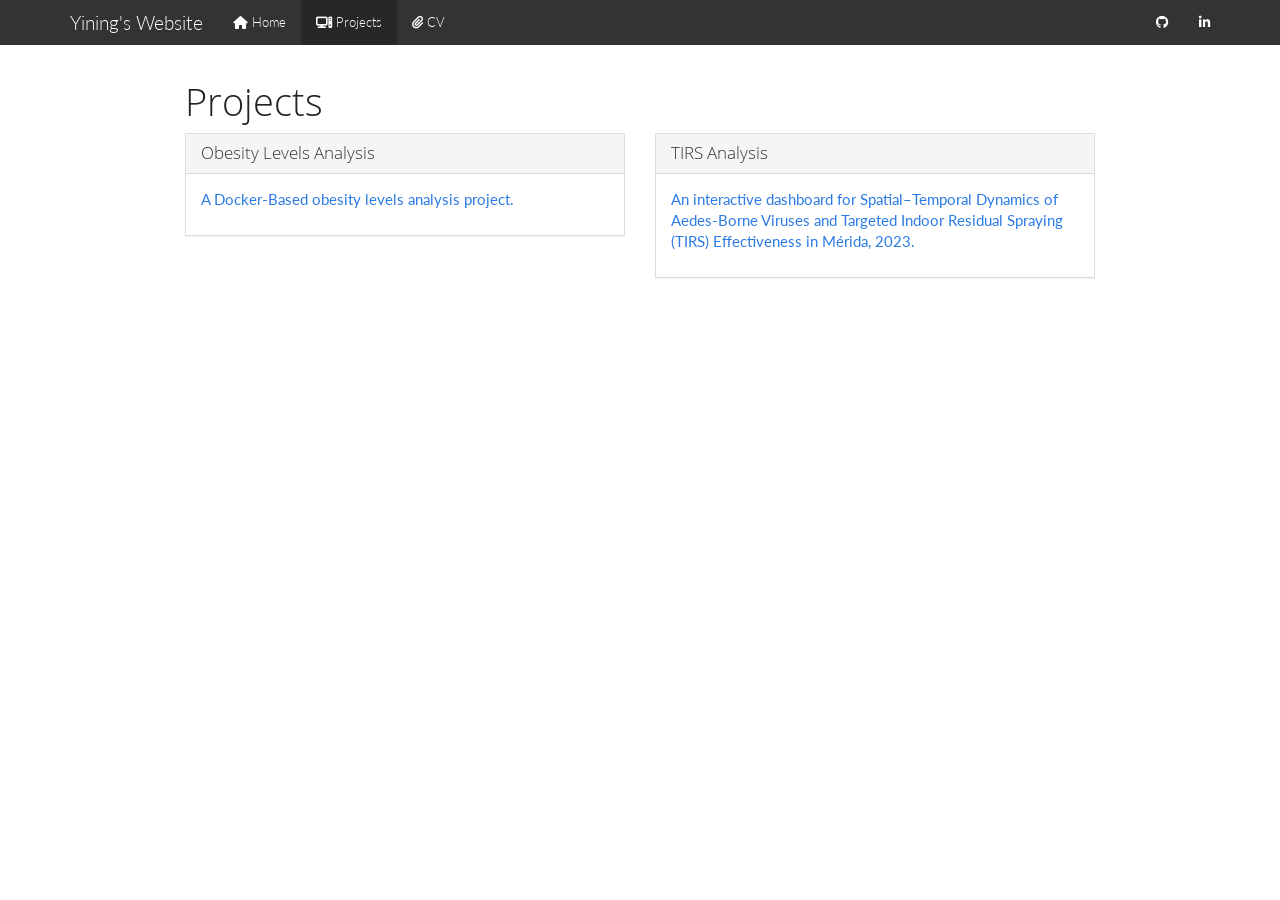
==== docs/projects.html @ 15888de0 "second commit" ====
<!DOCTYPE html>

<html>

<head>

<meta charset="utf-8" />
<meta name="generator" content="pandoc" />
<meta http-equiv="X-UA-Compatible" content="IE=EDGE" />




<title>Projects</title>

<script src="site_libs/header-attrs-2.29/header-attrs.js"></script>
<script src="site_libs/jquery-3.6.0/jquery-3.6.0.min.js"></script>
<meta name="viewport" content="width=device-width, initial-scale=1" />
<link href="site_libs/bootstrap-3.3.5/css/yeti.min.css" rel="stylesheet" />
<script src="site_libs/bootstrap-3.3.5/js/bootstrap.min.js"></script>
<script src="site_libs/bootstrap-3.3.5/shim/html5shiv.min.js"></script>
<script src="site_libs/bootstrap-3.3.5/shim/respond.min.js"></script>
<style>h1 {font-size: 34px;}
       h1.title {font-size: 38px;}
       h2 {font-size: 30px;}
       h3 {font-size: 24px;}
       h4 {font-size: 18px;}
       h5 {font-size: 16px;}
       h6 {font-size: 12px;}
       code {color: inherit; background-color: rgba(0, 0, 0, 0.04);}
       pre:not([class]) { background-color: white }</style>
<script src="site_libs/navigation-1.1/tabsets.js"></script>
<link href="site_libs/highlightjs-9.12.0/default.css" rel="stylesheet" />
<script src="site_libs/highlightjs-9.12.0/highlight.js"></script>
<link href="site_libs/font-awesome-6.5.2/css/all.min.css" rel="stylesheet" />
<link href="site_libs/font-awesome-6.5.2/css/v4-shims.min.css" rel="stylesheet" />
<link rel="icon" type="image/png" href="images/favicon.ico"/>

<style type="text/css">
  code{white-space: pre-wrap;}
  span.smallcaps{font-variant: small-caps;}
  span.underline{text-decoration: underline;}
  div.column{display: inline-block; vertical-align: top; width: 50%;}
  div.hanging-indent{margin-left: 1.5em; text-indent: -1.5em;}
  ul.task-list{list-style: none;}
    </style>

<style type="text/css">code{white-space: pre;}</style>
<script type="text/javascript">
if (window.hljs) {
  hljs.configure({languages: []});
  hljs.initHighlightingOnLoad();
  if (document.readyState && document.readyState === "complete") {
    window.setTimeout(function() { hljs.initHighlighting(); }, 0);
  }
}
</script>






<link rel="stylesheet" href="style.css" type="text/css" />



<style type = "text/css">
.main-container {
  max-width: 940px;
  margin-left: auto;
  margin-right: auto;
}
img {
  max-width:100%;
}
.tabbed-pane {
  padding-top: 12px;
}
.html-widget {
  margin-bottom: 20px;
}
button.code-folding-btn:focus {
  outline: none;
}
summary {
  display: list-item;
}
details > summary > p:only-child {
  display: inline;
}
pre code {
  padding: 0;
}
</style>


<style type="text/css">
.dropdown-submenu {
  position: relative;
}
.dropdown-submenu>.dropdown-menu {
  top: 0;
  left: 100%;
  margin-top: -6px;
  margin-left: -1px;
  border-radius: 0 6px 6px 6px;
}
.dropdown-submenu:hover>.dropdown-menu {
  display: block;
}
.dropdown-submenu>a:after {
  display: block;
  content: " ";
  float: right;
  width: 0;
  height: 0;
  border-color: transparent;
  border-style: solid;
  border-width: 5px 0 5px 5px;
  border-left-color: #cccccc;
  margin-top: 5px;
  margin-right: -10px;
}
.dropdown-submenu:hover>a:after {
  border-left-color: #adb5bd;
}
.dropdown-submenu.pull-left {
  float: none;
}
.dropdown-submenu.pull-left>.dropdown-menu {
  left: -100%;
  margin-left: 10px;
  border-radius: 6px 0 6px 6px;
}
</style>

<script type="text/javascript">
// manage active state of menu based on current page
$(document).ready(function () {
  // active menu anchor
  href = window.location.pathname
  href = href.substr(href.lastIndexOf('/') + 1)
  if (href === "")
    href = "index.html";
  var menuAnchor = $('a[href="' + href + '"]');

  // mark the anchor link active (and if it's in a dropdown, also mark that active)
  var dropdown = menuAnchor.closest('li.dropdown');
  if (window.bootstrap) { // Bootstrap 4+
    menuAnchor.addClass('active');
    dropdown.find('> .dropdown-toggle').addClass('active');
  } else { // Bootstrap 3
    menuAnchor.parent().addClass('active');
    dropdown.addClass('active');
  }

  // Navbar adjustments
  var navHeight = $(".navbar").first().height() + 15;
  var style = document.createElement('style');
  var pt = "padding-top: " + navHeight + "px; ";
  var mt = "margin-top: -" + navHeight + "px; ";
  var css = "";
  // offset scroll position for anchor links (for fixed navbar)
  for (var i = 1; i <= 6; i++) {
    css += ".section h" + i + "{ " + pt + mt + "}\n";
  }
  style.innerHTML = "body {" + pt + "padding-bottom: 40px; }\n" + css;
  document.head.appendChild(style);
});
</script>

<!-- tabsets -->

<style type="text/css">
.tabset-dropdown > .nav-tabs {
  display: inline-table;
  max-height: 500px;
  min-height: 44px;
  overflow-y: auto;
  border: 1px solid #ddd;
  border-radius: 4px;
}

.tabset-dropdown > .nav-tabs > li.active:before, .tabset-dropdown > .nav-tabs.nav-tabs-open:before {
  content: "\e259";
  font-family: 'Glyphicons Halflings';
  display: inline-block;
  padding: 10px;
  border-right: 1px solid #ddd;
}

.tabset-dropdown > .nav-tabs.nav-tabs-open > li.active:before {
  content: "\e258";
  font-family: 'Glyphicons Halflings';
  border: none;
}

.tabset-dropdown > .nav-tabs > li.active {
  display: block;
}

.tabset-dropdown > .nav-tabs > li > a,
.tabset-dropdown > .nav-tabs > li > a:focus,
.tabset-dropdown > .nav-tabs > li > a:hover {
  border: none;
  display: inline-block;
  border-radius: 4px;
  background-color: transparent;
}

.tabset-dropdown > .nav-tabs.nav-tabs-open > li {
  display: block;
  float: none;
}

.tabset-dropdown > .nav-tabs > li {
  display: none;
}
</style>

<!-- code folding -->




</head>

<body>


<div class="container-fluid main-container">




<div class="navbar navbar-default  navbar-fixed-top" role="navigation">
  <div class="container">
    <div class="navbar-header">
      <button type="button" class="navbar-toggle collapsed" data-toggle="collapse" data-bs-toggle="collapse" data-target="#navbar" data-bs-target="#navbar">
        <span class="icon-bar"></span>
        <span class="icon-bar"></span>
        <span class="icon-bar"></span>
      </button>
      <a class="navbar-brand" href="index.html">Yining's Website</a>
    </div>
    <div id="navbar" class="navbar-collapse collapse">
      <ul class="nav navbar-nav">
        <li>
  <a href="index.html">
    <span class="fa fa-home"></span>
     
    Home
  </a>
</li>
<li>
  <a href="projects.html">
    <span class="fa fa-computer"></span>
     
    Projects
  </a>
</li>
<li>
  <a href="files/cv_full.pdf">
    <span class="fa fa-paperclip"></span>
     
    CV
  </a>
</li>
      </ul>
      <ul class="nav navbar-nav navbar-right">
        <li>
  <a href="https://github.com/yiningfu619">
    <span class="fa fa-github"></span>
     
  </a>
</li>
<li>
  <a href="https://www.linkedin.com/in/yining-fu-abc2025/">
    <span class="fa fa-linkedin"></span>
     
  </a>
</li>
      </ul>
    </div><!--/.nav-collapse -->
  </div><!--/.container -->
</div><!--/.navbar -->

<div id="header">



<h1 class="title toc-ignore">Projects</h1>

</div>


<div class="row">
<div class="col-sm-6">
<a href="https://github.com/yiningfu619/Final_project" class="project-link">
<div class="panel panel-default">
<div class="panel-heading">
<h3 class="panel-title">
Obesity Levels Analysis
</h3>
</div>
<div class="panel-body">
<p>
A Docker-Based obesity levels analysis project.
</p>
</div>
</div>
<p></a></p>
</div>
<div class="col-sm-6">
<a href="https://yiningfu619.github.io/tirsAnalysis/" class="project-link">
<div class="panel panel-default">
<div class="panel-heading">
<h3 class="panel-title">
TIRS Analysis
</h3>
</div>
<div class="panel-body">
<p>
An interactive dashboard for Spatial–Temporal Dynamics of Aedes-Borne
Viruses and Targeted Indoor Residual Spraying (TIRS) Effectiveness in
Mérida, 2023.
</p>
</div>
</div>
<p></a></p>
</div>
</div>




</div>

<script>

// add bootstrap table styles to pandoc tables
function bootstrapStylePandocTables() {
  $('tr.odd').parent('tbody').parent('table').addClass('table table-condensed');
}
$(document).ready(function () {
  bootstrapStylePandocTables();
});


</script>

<!-- tabsets -->

<script>
$(document).ready(function () {
  window.buildTabsets("TOC");
});

$(document).ready(function () {
  $('.tabset-dropdown > .nav-tabs > li').click(function () {
    $(this).parent().toggleClass('nav-tabs-open');
  });
});
</script>

<!-- code folding -->


<!-- dynamically load mathjax for compatibility with self-contained -->
<script>
  (function () {
    var script = document.createElement("script");
    script.type = "text/javascript";
    script.src  = "https://mathjax.rstudio.com/latest/MathJax.js?config=TeX-AMS-MML_HTMLorMML";
    document.getElementsByTagName("head")[0].appendChild(script);
  })();
</script>

</body>
</html>
---- docs/site_libs/bootstrap-3.3.5/css/yeti.min.css ----
@font-face {
  font-family: 'Open Sans';
  font-style: normal;
  font-weight: 300;
  src: url(fonts/OpenSansLight.ttf) format('truetype');
}
@font-face {
  font-family: 'Open Sans';
  font-style: normal;
  font-weight: 400;
  src: url(fonts/OpenSans.ttf) format('truetype');
}
@font-face {
  font-family: 'Open Sans';
  font-style: normal;
  font-weight: 700;
  src: url(fonts/OpenSansBold.ttf) format('truetype');
}
@font-face {
  font-family: 'Open Sans';
  font-style: italic;
  font-weight: 300;
  src: url(fonts/OpenSansLightItalic.ttf) format('truetype');
}
@font-face {
  font-family: 'Open Sans';
  font-style: italic;
  font-weight: 400;
  src: url(fonts/OpenSansItalic.ttf) format('truetype');
}
@font-face {
  font-family: 'Open Sans';
  font-style: italic;
  font-weight: 700;
  src: url(fonts/OpenSansBoldItalic.ttf) format('truetype');
}


/*!
 * bootswatch v3.3.6
 * Homepage: http://bootswatch.com
 * Copyright 2012-2015 Thomas Park
 * Licensed under MIT
 * Based on Bootstrap
*//*!
 * Bootstrap v3.3.6 (http://getbootstrap.com)
 * Copyright 2011-2015 Twitter, Inc.
 * Licensed under MIT (https://github.com/twbs/bootstrap/blob/master/LICENSE)
 *//*! normalize.css v3.0.3 | MIT License | github.com/necolas/normalize.css */html{font-family:sans-serif;-ms-text-size-adjust:100%;-webkit-text-size-adjust:100%}body{margin:0}article,aside,details,figcaption,figure,footer,header,hgroup,main,menu,nav,section,summary{display:block}audio,canvas,progress,video{display:inline-block;vertical-align:baseline}audio:not([controls]){display:none;height:0}[hidden],template{display:none}a{background-color:transparent}a:active,a:hover{outline:0}abbr[title]{border-bottom:1px dotted}b,strong{font-weight:bold}dfn{font-style:italic}h1{font-size:2em;margin:0.67em 0}mark{background:#ff0;color:#000}small{font-size:80%}sub,sup{font-size:75%;line-height:0;position:relative;vertical-align:baseline}sup{top:-0.5em}sub{bottom:-0.25em}img{border:0}svg:not(:root){overflow:hidden}figure{margin:1em 40px}hr{-webkit-box-sizing:content-box;-moz-box-sizing:content-box;box-sizing:content-box;height:0}pre{overflow:auto}code,kbd,pre,samp{font-family:monospace, monospace;font-size:1em}button,input,optgroup,select,textarea{color:inherit;font:inherit;margin:0}button{overflow:visible}button,select{text-transform:none}button,html input[type="button"],input[type="reset"],input[type="submit"]{-webkit-appearance:button;cursor:pointer}button[disabled],html input[disabled]{cursor:default}button::-moz-focus-inner,input::-moz-focus-inner{border:0;padding:0}input{line-height:normal}input[type="checkbox"],input[type="radio"]{-webkit-box-sizing:border-box;-moz-box-sizing:border-box;box-sizing:border-box;padding:0}input[type="number"]::-webkit-inner-spin-button,input[type="number"]::-webkit-outer-spin-button{height:auto}input[type="search"]{-webkit-appearance:textfield;-webkit-box-sizing:content-box;-moz-box-sizing:content-box;box-sizing:content-box}input[type="search"]::-webkit-search-cancel-button,input[type="search"]::-webkit-search-decoration{-webkit-appearance:none}fieldset{border:1px solid #c0c0c0;margin:0 2px;padding:0.35em 0.625em 0.75em}legend{border:0;padding:0}textarea{overflow:auto}optgroup{font-weight:bold}table{border-collapse:collapse;border-spacing:0}td,th{padding:0}/*! Source: https://github.com/h5bp/html5-boilerplate/blob/master/src/css/main.css */@media print{*,*:before,*:after{background:transparent !important;color:#000 !important;-webkit-box-shadow:none !important;box-shadow:none !important;text-shadow:none !important}a,a:visited{text-decoration:underline}a[href]:after{content:" (" attr(href) ")"}abbr[title]:after{content:" (" attr(title) ")"}a[href^="#"]:after,a[href^="javascript:"]:after{content:""}pre,blockquote{border:1px solid #999;page-break-inside:avoid}thead{display:table-header-group}tr,img{page-break-inside:avoid}img{max-width:100% !important}p,h2,h3{orphans:3;widows:3}h2,h3{page-break-after:avoid}.navbar{display:none}.btn>.caret,.dropup>.btn>.caret{border-top-color:#000 !important}.label{border:1px solid #000}.table{border-collapse:collapse !important}.table td,.table th{background-color:#fff !important}.table-bordered th,.table-bordered td{border:1px solid #ddd !important}}@font-face{font-family:'Glyphicons Halflings';src:url('../fonts/glyphicons-halflings-regular.eot');src:url('../fonts/glyphicons-halflings-regular.eot?#iefix') format('embedded-opentype'),url('../fonts/glyphicons-halflings-regular.woff') format('woff'),url('../fonts/glyphicons-halflings-regular.ttf') format('truetype'),url('../fonts/glyphicons-halflings-regular.svg#glyphicons_halflingsregular') format('svg')}.glyphicon{position:relative;top:1px;display:inline-block;font-family:'Glyphicons Halflings';font-style:normal;font-weight:normal;line-height:1;-webkit-font-smoothing:antialiased;-moz-osx-font-smoothing:grayscale}.glyphicon-asterisk:before{content:"\002a"}.glyphicon-plus:before{content:"\002b"}.glyphicon-euro:before,.glyphicon-eur:before{content:"\20ac"}.glyphicon-minus:before{content:"\2212"}.glyphicon-cloud:before{content:"\2601"}.glyphicon-envelope:before{content:"\2709"}.glyphicon-pencil:before{content:"\270f"}.glyphicon-glass:before{content:"\e001"}.glyphicon-music:before{content:"\e002"}.glyphicon-search:before{content:"\e003"}.glyphicon-heart:before{content:"\e005"}.glyphicon-star:before{content:"\e006"}.glyphicon-star-empty:before{content:"\e007"}.glyphicon-user:before{content:"\e008"}.glyphicon-film:before{content:"\e009"}.glyphicon-th-large:before{content:"\e010"}.glyphicon-th:before{content:"\e011"}.glyphicon-th-list:before{content:"\e012"}.glyphicon-ok:before{content:"\e013"}.glyphicon-remove:before{content:"\e014"}.glyphicon-zoom-in:before{content:"\e015"}.glyphicon-zoom-out:before{content:"\e016"}.glyphicon-off:before{content:"\e017"}.glyphicon-signal:before{content:"\e018"}.glyphicon-cog:before{content:"\e019"}.glyphicon-trash:before{content:"\e020"}.glyphicon-home:before{content:"\e021"}.glyphicon-file:before{content:"\e022"}.glyphicon-time:before{content:"\e023"}.glyphicon-road:before{content:"\e024"}.glyphicon-download-alt:before{content:"\e025"}.glyphicon-download:before{content:"\e026"}.glyphicon-upload:before{content:"\e027"}.glyphicon-inbox:before{content:"\e028"}.glyphicon-play-circle:before{content:"\e029"}.glyphicon-repeat:before{content:"\e030"}.glyphicon-refresh:before{content:"\e031"}.glyphicon-list-alt:before{content:"\e032"}.glyphicon-lock:before{content:"\e033"}.glyphicon-flag:before{content:"\e034"}.glyphicon-headphones:before{content:"\e035"}.glyphicon-volume-off:before{content:"\e036"}.glyphicon-volume-down:before{content:"\e037"}.glyphicon-volume-up:before{content:"\e038"}.glyphicon-qrcode:before{content:"\e039"}.glyphicon-barcode:before{content:"\e040"}.glyphicon-tag:before{content:"\e041"}.glyphicon-tags:before{content:"\e042"}.glyphicon-book:before{content:"\e043"}.glyphicon-bookmark:before{content:"\e044"}.glyphicon-print:before{content:"\e045"}.glyphicon-camera:before{content:"\e046"}.glyphicon-font:before{content:"\e047"}.glyphicon-bold:before{content:"\e048"}.glyphicon-italic:before{content:"\e049"}.glyphicon-text-height:before{content:"\e050"}.glyphicon-text-width:before{content:"\e051"}.glyphicon-align-left:before{content:"\e052"}.glyphicon-align-center:before{content:"\e053"}.glyphicon-align-right:before{content:"\e054"}.glyphicon-align-justify:before{content:"\e055"}.glyphicon-list:before{content:"\e056"}.glyphicon-indent-left:before{content:"\e057"}.glyphicon-indent-right:before{content:"\e058"}.glyphicon-facetime-video:before{content:"\e059"}.glyphicon-picture:before{content:"\e060"}.glyphicon-map-marker:before{content:"\e062"}.glyphicon-adjust:before{content:"\e063"}.glyphicon-tint:before{content:"\e064"}.glyphicon-edit:before{content:"\e065"}.glyphicon-share:before{content:"\e066"}.glyphicon-check:before{content:"\e067"}.glyphicon-move:before{content:"\e068"}.glyphicon-step-backward:before{content:"\e069"}.glyphicon-fast-backward:before{content:"\e070"}.glyphicon-backward:before{content:"\e071"}.glyphicon-play:before{content:"\e072"}.glyphicon-pause:before{content:"\e073"}.glyphicon-stop:before{content:"\e074"}.glyphicon-forward:before{content:"\e075"}.glyphicon-fast-forward:before{content:"\e076"}.glyphicon-step-forward:before{content:"\e077"}.glyphicon-eject:before{content:"\e078"}.glyphicon-chevron-left:before{content:"\e079"}.glyphicon-chevron-right:before{content:"\e080"}.glyphicon-plus-sign:before{content:"\e081"}.glyphicon-minus-sign:before{content:"\e082"}.glyphicon-remove-sign:before{content:"\e083"}.glyphicon-ok-sign:before{content:"\e084"}.glyphicon-question-sign:before{content:"\e085"}.glyphicon-info-sign:before{content:"\e086"}.glyphicon-screenshot:before{content:"\e087"}.glyphicon-remove-circle:before{content:"\e088"}.glyphicon-ok-circle:before{content:"\e089"}.glyphicon-ban-circle:before{content:"\e090"}.glyphicon-arrow-left:before{content:"\e091"}.glyphicon-arrow-right:before{content:"\e092"}.glyphicon-arrow-up:before{content:"\e093"}.glyphicon-arrow-down:before{content:"\e094"}.glyphicon-share-alt:before{content:"\e095"}.glyphicon-resize-full:before{content:"\e096"}.glyphicon-resize-small:before{content:"\e097"}.glyphicon-exclamation-sign:before{content:"\e101"}.glyphicon-gift:before{content:"\e102"}.glyphicon-leaf:before{content:"\e103"}.glyphicon-fire:before{content:"\e104"}.glyphicon-eye-open:before{content:"\e105"}.glyphicon-eye-close:before{content:"\e106"}.glyphicon-warning-sign:before{content:"\e107"}.glyphicon-plane:before{content:"\e108"}.glyphicon-calendar:before{content:"\e109"}.glyphicon-random:before{content:"\e110"}.glyphicon-comment:before{content:"\e111"}.glyphicon-magnet:before{content:"\e112"}.glyphicon-chevron-up:before{content:"\e113"}.glyphicon-chevron-down:before{content:"\e114"}.glyphicon-retweet:before{content:"\e115"}.glyphicon-shopping-cart:before{content:"\e116"}.glyphicon-folder-close:before{content:"\e117"}.glyphicon-folder-open:before{content:"\e118"}.glyphicon-resize-vertical:before{content:"\e119"}.glyphicon-resize-horizontal:before{content:"\e120"}.glyphicon-hdd:before{content:"\e121"}.glyphicon-bullhorn:before{content:"\e122"}.glyphicon-bell:before{content:"\e123"}.glyphicon-certificate:before{content:"\e124"}.glyphicon-thumbs-up:before{content:"\e125"}.glyphicon-thumbs-down:before{content:"\e126"}.glyphicon-hand-right:before{content:"\e127"}.glyphicon-hand-left:before{content:"\e128"}.glyphicon-hand-up:before{content:"\e129"}.glyphicon-hand-down:before{content:"\e130"}.glyphicon-circle-arrow-right:before{content:"\e131"}.glyphicon-circle-arrow-left:before{content:"\e132"}.glyphicon-circle-arrow-up:before{content:"\e133"}.glyphicon-circle-arrow-down:before{content:"\e134"}.glyphicon-globe:before{content:"\e135"}.glyphicon-wrench:before{content:"\e136"}.glyphicon-tasks:before{content:"\e137"}.glyphicon-filter:before{content:"\e138"}.glyphicon-briefcase:before{content:"\e139"}.glyphicon-fullscreen:before{content:"\e140"}.glyphicon-dashboard:before{content:"\e141"}.glyphicon-paperclip:before{content:"\e142"}.glyphicon-heart-empty:before{content:"\e143"}.glyphicon-link:before{content:"\e144"}.glyphicon-phone:before{content:"\e145"}.glyphicon-pushpin:before{content:"\e146"}.glyphicon-usd:before{content:"\e148"}.glyphicon-gbp:before{content:"\e149"}.glyphicon-sort:before{content:"\e150"}.glyphicon-sort-by-alphabet:before{content:"\e151"}.glyphicon-sort-by-alphabet-alt:before{content:"\e152"}.glyphicon-sort-by-order:before{content:"\e153"}.glyphicon-sort-by-order-alt:before{content:"\e154"}.glyphicon-sort-by-attributes:before{content:"\e155"}.glyphicon-sort-by-attributes-alt:before{content:"\e156"}.glyphicon-unchecked:before{content:"\e157"}.glyphicon-expand:before{content:"\e158"}.glyphicon-collapse-down:before{content:"\e159"}.glyphicon-collapse-up:before{content:"\e160"}.glyphicon-log-in:before{content:"\e161"}.glyphicon-flash:before{content:"\e162"}.glyphicon-log-out:before{content:"\e163"}.glyphicon-new-window:before{content:"\e164"}.glyphicon-record:before{content:"\e165"}.glyphicon-save:before{content:"\e166"}.glyphicon-open:before{content:"\e167"}.glyphicon-saved:before{content:"\e168"}.glyphicon-import:before{content:"\e169"}.glyphicon-export:before{content:"\e170"}.glyphicon-send:before{content:"\e171"}.glyphicon-floppy-disk:before{content:"\e172"}.glyphicon-floppy-saved:before{content:"\e173"}.glyphicon-floppy-remove:before{content:"\e174"}.glyphicon-floppy-save:before{content:"\e175"}.glyphicon-floppy-open:before{content:"\e176"}.glyphicon-credit-card:before{content:"\e177"}.glyphicon-transfer:before{content:"\e178"}.glyphicon-cutlery:before{content:"\e179"}.glyphicon-header:before{content:"\e180"}.glyphicon-compressed:before{content:"\e181"}.glyphicon-earphone:before{content:"\e182"}.glyphicon-phone-alt:before{content:"\e183"}.glyphicon-tower:before{content:"\e184"}.glyphicon-stats:before{content:"\e185"}.glyphicon-sd-video:before{content:"\e186"}.glyphicon-hd-video:before{content:"\e187"}.glyphicon-subtitles:before{content:"\e188"}.glyphicon-sound-stereo:before{content:"\e189"}.glyphicon-sound-dolby:before{content:"\e190"}.glyphicon-sound-5-1:before{content:"\e191"}.glyphicon-sound-6-1:before{content:"\e192"}.glyphicon-sound-7-1:before{content:"\e193"}.glyphicon-copyright-mark:before{content:"\e194"}.glyphicon-registration-mark:before{content:"\e195"}.glyphicon-cloud-download:before{content:"\e197"}.glyphicon-cloud-upload:before{content:"\e198"}.glyphicon-tree-conifer:before{content:"\e199"}.glyphicon-tree-deciduous:before{content:"\e200"}.glyphicon-cd:before{content:"\e201"}.glyphicon-save-file:before{content:"\e202"}.glyphicon-open-file:before{content:"\e203"}.glyphicon-level-up:before{content:"\e204"}.glyphicon-copy:before{content:"\e205"}.glyphicon-paste:before{content:"\e206"}.glyphicon-alert:before{content:"\e209"}.glyphicon-equalizer:before{content:"\e210"}.glyphicon-king:before{content:"\e211"}.glyphicon-queen:before{content:"\e212"}.glyphicon-pawn:before{content:"\e213"}.glyphicon-bishop:before{content:"\e214"}.glyphicon-knight:before{content:"\e215"}.glyphicon-baby-formula:before{content:"\e216"}.glyphicon-tent:before{content:"\26fa"}.glyphicon-blackboard:before{content:"\e218"}.glyphicon-bed:before{content:"\e219"}.glyphicon-apple:before{content:"\f8ff"}.glyphicon-erase:before{content:"\e221"}.glyphicon-hourglass:before{content:"\231b"}.glyphicon-lamp:before{content:"\e223"}.glyphicon-duplicate:before{content:"\e224"}.glyphicon-piggy-bank:before{content:"\e225"}.glyphicon-scissors:before{content:"\e226"}.glyphicon-bitcoin:before{content:"\e227"}.glyphicon-btc:before{content:"\e227"}.glyphicon-xbt:before{content:"\e227"}.glyphicon-yen:before{content:"\00a5"}.glyphicon-jpy:before{content:"\00a5"}.glyphicon-ruble:before{content:"\20bd"}.glyphicon-rub:before{content:"\20bd"}.glyphicon-scale:before{content:"\e230"}.glyphicon-ice-lolly:before{content:"\e231"}.glyphicon-ice-lolly-tasted:before{content:"\e232"}.glyphicon-education:before{content:"\e233"}.glyphicon-option-horizontal:before{content:"\e234"}.glyphicon-option-vertical:before{content:"\e235"}.glyphicon-menu-hamburger:before{content:"\e236"}.glyphicon-modal-window:before{content:"\e237"}.glyphicon-oil:before{content:"\e238"}.glyphicon-grain:before{content:"\e239"}.glyphicon-sunglasses:before{content:"\e240"}.glyphicon-text-size:before{content:"\e241"}.glyphicon-text-color:before{content:"\e242"}.glyphicon-text-background:before{content:"\e243"}.glyphicon-object-align-top:before{content:"\e244"}.glyphicon-object-align-bottom:before{content:"\e245"}.glyphicon-object-align-horizontal:before{content:"\e246"}.glyphicon-object-align-left:before{content:"\e247"}.glyphicon-object-align-vertical:before{content:"\e248"}.glyphicon-object-align-right:before{content:"\e249"}.glyphicon-triangle-right:before{content:"\e250"}.glyphicon-triangle-left:before{content:"\e251"}.glyphicon-triangle-bottom:before{content:"\e252"}.glyphicon-triangle-top:before{content:"\e253"}.glyphicon-console:before{content:"\e254"}.glyphicon-superscript:before{content:"\e255"}.glyphicon-subscript:before{content:"\e256"}.glyphicon-menu-left:before{content:"\e257"}.glyphicon-menu-right:before{content:"\e258"}.glyphicon-menu-down:before{content:"\e259"}.glyphicon-menu-up:before{content:"\e260"}*{-webkit-box-sizing:border-box;-moz-box-sizing:border-box;box-sizing:border-box}*:before,*:after{-webkit-box-sizing:border-box;-moz-box-sizing:border-box;box-sizing:border-box}html{font-size:10px;-webkit-tap-highlight-color:rgba(0,0,0,0)}body{font-family:"Open Sans","Helvetica Neue",Helvetica,Arial,sans-serif;font-size:15px;line-height:1.4;color:#222222;background-color:#ffffff}input,button,select,textarea{font-family:inherit;font-size:inherit;line-height:inherit}a{color:#008cba;text-decoration:none}a:hover,a:focus{color:#008cba;text-decoration:underline}a:focus{outline:thin dotted;outline:5px auto -webkit-focus-ring-color;outline-offset:-2px}figure{margin:0}img{vertical-align:middle}.img-responsive,.thumbnail>img,.thumbnail a>img,.carousel-inner>.item>img,.carousel-inner>.item>a>img{display:block;max-width:100%;height:auto}.img-rounded{border-radius:0}.img-thumbnail{padding:4px;line-height:1.4;background-color:#ffffff;border:1px solid #dddddd;border-radius:0;-webkit-transition:all .2s ease-in-out;-o-transition:all .2s ease-in-out;transition:all .2s ease-in-out;display:inline-block;max-width:100%;height:auto}.img-circle{border-radius:50%}hr{margin-top:21px;margin-bottom:21px;border:0;border-top:1px solid #dddddd}.sr-only{position:absolute;width:1px;height:1px;margin:-1px;padding:0;overflow:hidden;clip:rect(0, 0, 0, 0);border:0}.sr-only-focusable:active,.sr-only-focusable:focus{position:static;width:auto;height:auto;margin:0;overflow:visible;clip:auto}[role="button"]{cursor:pointer}h1,h2,h3,h4,h5,h6,.h1,.h2,.h3,.h4,.h5,.h6{font-family:"Open Sans","Helvetica Neue",Helvetica,Arial,sans-serif;font-weight:300;line-height:1.1;color:inherit}h1 small,h2 small,h3 small,h4 small,h5 small,h6 small,.h1 small,.h2 small,.h3 small,.h4 small,.h5 small,.h6 small,h1 .small,h2 .small,h3 .small,h4 .small,h5 .small,h6 .small,.h1 .small,.h2 .small,.h3 .small,.h4 .small,.h5 .small,.h6 .small{font-weight:normal;line-height:1;color:#999999}h1,.h1,h2,.h2,h3,.h3{margin-top:21px;margin-bottom:10.5px}h1 small,.h1 small,h2 small,.h2 small,h3 small,.h3 small,h1 .small,.h1 .small,h2 .small,.h2 .small,h3 .small,.h3 .small{font-size:65%}h4,.h4,h5,.h5,h6,.h6{margin-top:10.5px;margin-bottom:10.5px}h4 small,.h4 small,h5 small,.h5 small,h6 small,.h6 small,h4 .small,.h4 .small,h5 .small,.h5 .small,h6 .small,.h6 .small{font-size:75%}h1,.h1{font-size:39px}h2,.h2{font-size:32px}h3,.h3{font-size:26px}h4,.h4{font-size:19px}h5,.h5{font-size:15px}h6,.h6{font-size:13px}p{margin:0 0 10.5px}.lead{margin-bottom:21px;font-size:17px;font-weight:300;line-height:1.4}@media (min-width:768px){.lead{font-size:22.5px}}small,.small{font-size:80%}mark,.mark{background-color:#fcf8e3;padding:.2em}.text-left{text-align:left}.text-right{text-align:right}.text-center{text-align:center}.text-justify{text-align:justify}.text-nowrap{white-space:nowrap}.text-lowercase{text-transform:lowercase}.text-uppercase{text-transform:uppercase}.text-capitalize{text-transform:capitalize}.text-muted{color:#999999}.text-primary{color:#008cba}a.text-primary:hover,a.text-primary:focus{color:#006687}.text-success{color:#43ac6a}a.text-success:hover,a.text-success:focus{color:#358753}.text-info{color:#5bc0de}a.text-info:hover,a.text-info:focus{color:#31b0d5}.text-warning{color:#e99002}a.text-warning:hover,a.text-warning:focus{color:#b67102}.text-danger{color:#f04124}a.text-danger:hover,a.text-danger:focus{color:#d32a0e}.bg-primary{color:#fff;background-color:#008cba}a.bg-primary:hover,a.bg-primary:focus{background-color:#006687}.bg-success{background-color:#dff0d8}a.bg-success:hover,a.bg-success:focus{background-color:#c1e2b3}.bg-info{background-color:#d9edf7}a.bg-info:hover,a.bg-info:focus{background-color:#afd9ee}.bg-warning{background-color:#fcf8e3}a.bg-warning:hover,a.bg-warning:focus{background-color:#f7ecb5}.bg-danger{background-color:#f2dede}a.bg-danger:hover,a.bg-danger:focus{background-color:#e4b9b9}.page-header{padding-bottom:9.5px;margin:42px 0 21px;border-bottom:1px solid #dddddd}ul,ol{margin-top:0;margin-bottom:10.5px}ul ul,ol ul,ul ol,ol ol{margin-bottom:0}.list-unstyled{padding-left:0;list-style:none}.list-inline{padding-left:0;list-style:none;margin-left:-5px}.list-inline>li{display:inline-block;padding-left:5px;padding-right:5px}dl{margin-top:0;margin-bottom:21px}dt,dd{line-height:1.4}dt{font-weight:bold}dd{margin-left:0}@media (min-width:768px){.dl-horizontal dt{float:left;width:160px;clear:left;text-align:right;overflow:hidden;text-overflow:ellipsis;white-space:nowrap}.dl-horizontal dd{margin-left:180px}}abbr[title],abbr[data-original-title]{cursor:help;border-bottom:1px dotted #999999}.initialism{font-size:90%;text-transform:uppercase}blockquote{padding:10.5px 21px;margin:0 0 21px;font-size:18.75px;border-left:5px solid #dddddd}blockquote p:last-child,blockquote ul:last-child,blockquote ol:last-child{margin-bottom:0}blockquote footer,blockquote small,blockquote .small{display:block;font-size:80%;line-height:1.4;color:#6f6f6f}blockquote footer:before,blockquote small:before,blockquote .small:before{content:'\2014 \00A0'}.blockquote-reverse,blockquote.pull-right{padding-right:15px;padding-left:0;border-right:5px solid #dddddd;border-left:0;text-align:right}.blockquote-reverse footer:before,blockquote.pull-right footer:before,.blockquote-reverse small:before,blockquote.pull-right small:before,.blockquote-reverse .small:before,blockquote.pull-right .small:before{content:''}.blockquote-reverse footer:after,blockquote.pull-right footer:after,.blockquote-reverse small:after,blockquote.pull-right small:after,.blockquote-reverse .small:after,blockquote.pull-right .small:after{content:'\00A0 \2014'}address{margin-bottom:21px;font-style:normal;line-height:1.4}code,kbd,pre,samp{font-family:monospace}code{padding:2px 4px;font-size:90%;color:#c7254e;background-color:#f9f2f4;border-radius:0}kbd{padding:2px 4px;font-size:90%;color:#ffffff;background-color:#333333;border-radius:0;-webkit-box-shadow:inset 0 -1px 0 rgba(0,0,0,0.25);box-shadow:inset 0 -1px 0 rgba(0,0,0,0.25)}kbd kbd{padding:0;font-size:100%;font-weight:bold;-webkit-box-shadow:none;box-shadow:none}pre{display:block;padding:10px;margin:0 0 10.5px;font-size:14px;line-height:1.4;word-break:break-all;word-wrap:break-word;color:#333333;background-color:#f5f5f5;border:1px solid #cccccc;border-radius:0}pre code{padding:0;font-size:inherit;color:inherit;white-space:pre-wrap;background-color:transparent;border-radius:0}.pre-scrollable{max-height:340px;overflow-y:scroll}.container{margin-right:auto;margin-left:auto;padding-left:15px;padding-right:15px}@media (min-width:768px){.container{width:750px}}@media (min-width:992px){.container{width:970px}}@media (min-width:1200px){.container{width:1170px}}.container-fluid{margin-right:auto;margin-left:auto;padding-left:15px;padding-right:15px}.row{margin-left:-15px;margin-right:-15px}.col-xs-1,.col-sm-1,.col-md-1,.col-lg-1,.col-xs-2,.col-sm-2,.col-md-2,.col-lg-2,.col-xs-3,.col-sm-3,.col-md-3,.col-lg-3,.col-xs-4,.col-sm-4,.col-md-4,.col-lg-4,.col-xs-5,.col-sm-5,.col-md-5,.col-lg-5,.col-xs-6,.col-sm-6,.col-md-6,.col-lg-6,.col-xs-7,.col-sm-7,.col-md-7,.col-lg-7,.col-xs-8,.col-sm-8,.col-md-8,.col-lg-8,.col-xs-9,.col-sm-9,.col-md-9,.col-lg-9,.col-xs-10,.col-sm-10,.col-md-10,.col-lg-10,.col-xs-11,.col-sm-11,.col-md-11,.col-lg-11,.col-xs-12,.col-sm-12,.col-md-12,.col-lg-12{position:relative;min-height:1px;padding-left:15px;padding-right:15px}.col-xs-1,.col-xs-2,.col-xs-3,.col-xs-4,.col-xs-5,.col-xs-6,.col-xs-7,.col-xs-8,.col-xs-9,.col-xs-10,.col-xs-11,.col-xs-12{float:left}.col-xs-12{width:100%}.col-xs-11{width:91.66666667%}.col-xs-10{width:83.33333333%}.col-xs-9{width:75%}.col-xs-8{width:66.66666667%}.col-xs-7{width:58.33333333%}.col-xs-6{width:50%}.col-xs-5{width:41.66666667%}.col-xs-4{width:33.33333333%}.col-xs-3{width:25%}.col-xs-2{width:16.66666667%}.col-xs-1{width:8.33333333%}.col-xs-pull-12{right:100%}.col-xs-pull-11{right:91.66666667%}.col-xs-pull-10{right:83.33333333%}.col-xs-pull-9{right:75%}.col-xs-pull-8{right:66.66666667%}.col-xs-pull-7{right:58.33333333%}.col-xs-pull-6{right:50%}.col-xs-pull-5{right:41.66666667%}.col-xs-pull-4{right:33.33333333%}.col-xs-pull-3{right:25%}.col-xs-pull-2{right:16.66666667%}.col-xs-pull-1{right:8.33333333%}.col-xs-pull-0{right:auto}.col-xs-push-12{left:100%}.col-xs-push-11{left:91.66666667%}.col-xs-push-10{left:83.33333333%}.col-xs-push-9{left:75%}.col-xs-push-8{left:66.66666667%}.col-xs-push-7{left:58.33333333%}.col-xs-push-6{left:50%}.col-xs-push-5{left:41.66666667%}.col-xs-push-4{left:33.33333333%}.col-xs-push-3{left:25%}.col-xs-push-2{left:16.66666667%}.col-xs-push-1{left:8.33333333%}.col-xs-push-0{left:auto}.col-xs-offset-12{margin-left:100%}.col-xs-offset-11{margin-left:91.66666667%}.col-xs-offset-10{margin-left:83.33333333%}.col-xs-offset-9{margin-left:75%}.col-xs-offset-8{margin-left:66.66666667%}.col-xs-offset-7{margin-left:58.33333333%}.col-xs-offset-6{margin-left:50%}.col-xs-offset-5{margin-left:41.66666667%}.col-xs-offset-4{margin-left:33.33333333%}.col-xs-offset-3{margin-left:25%}.col-xs-offset-2{margin-left:16.66666667%}.col-xs-offset-1{margin-left:8.33333333%}.col-xs-offset-0{margin-left:0%}@media (min-width:768px){.col-sm-1,.col-sm-2,.col-sm-3,.col-sm-4,.col-sm-5,.col-sm-6,.col-sm-7,.col-sm-8,.col-sm-9,.col-sm-10,.col-sm-11,.col-sm-12{float:left}.col-sm-12{width:100%}.col-sm-11{width:91.66666667%}.col-sm-10{width:83.33333333%}.col-sm-9{width:75%}.col-sm-8{width:66.66666667%}.col-sm-7{width:58.33333333%}.col-sm-6{width:50%}.col-sm-5{width:41.66666667%}.col-sm-4{width:33.33333333%}.col-sm-3{width:25%}.col-sm-2{width:16.66666667%}.col-sm-1{width:8.33333333%}.col-sm-pull-12{right:100%}.col-sm-pull-11{right:91.66666667%}.col-sm-pull-10{right:83.33333333%}.col-sm-pull-9{right:75%}.col-sm-pull-8{right:66.66666667%}.col-sm-pull-7{right:58.33333333%}.col-sm-pull-6{right:50%}.col-sm-pull-5{right:41.66666667%}.col-sm-pull-4{right:33.33333333%}.col-sm-pull-3{right:25%}.col-sm-pull-2{right:16.66666667%}.col-sm-pull-1{right:8.33333333%}.col-sm-pull-0{right:auto}.col-sm-push-12{left:100%}.col-sm-push-11{left:91.66666667%}.col-sm-push-10{left:83.33333333%}.col-sm-push-9{left:75%}.col-sm-push-8{left:66.66666667%}.col-sm-push-7{left:58.33333333%}.col-sm-push-6{left:50%}.col-sm-push-5{left:41.66666667%}.col-sm-push-4{left:33.33333333%}.col-sm-push-3{left:25%}.col-sm-push-2{left:16.66666667%}.col-sm-push-1{left:8.33333333%}.col-sm-push-0{left:auto}.col-sm-offset-12{margin-left:100%}.col-sm-offset-11{margin-left:91.66666667%}.col-sm-offset-10{margin-left:83.33333333%}.col-sm-offset-9{margin-left:75%}.col-sm-offset-8{margin-left:66.66666667%}.col-sm-offset-7{margin-left:58.33333333%}.col-sm-offset-6{margin-left:50%}.col-sm-offset-5{margin-left:41.66666667%}.col-sm-offset-4{margin-left:33.33333333%}.col-sm-offset-3{margin-left:25%}.col-sm-offset-2{margin-left:16.66666667%}.col-sm-offset-1{margin-left:8.33333333%}.col-sm-offset-0{margin-left:0%}}@media (min-width:992px){.col-md-1,.col-md-2,.col-md-3,.col-md-4,.col-md-5,.col-md-6,.col-md-7,.col-md-8,.col-md-9,.col-md-10,.col-md-11,.col-md-12{float:left}.col-md-12{width:100%}.col-md-11{width:91.66666667%}.col-md-10{width:83.33333333%}.col-md-9{width:75%}.col-md-8{width:66.66666667%}.col-md-7{width:58.33333333%}.col-md-6{width:50%}.col-md-5{width:41.66666667%}.col-md-4{width:33.33333333%}.col-md-3{width:25%}.col-md-2{width:16.66666667%}.col-md-1{width:8.33333333%}.col-md-pull-12{right:100%}.col-md-pull-11{right:91.66666667%}.col-md-pull-10{right:83.33333333%}.col-md-pull-9{right:75%}.col-md-pull-8{right:66.66666667%}.col-md-pull-7{right:58.33333333%}.col-md-pull-6{right:50%}.col-md-pull-5{right:41.66666667%}.col-md-pull-4{right:33.33333333%}.col-md-pull-3{right:25%}.col-md-pull-2{right:16.66666667%}.col-md-pull-1{right:8.33333333%}.col-md-pull-0{right:auto}.col-md-push-12{left:100%}.col-md-push-11{left:91.66666667%}.col-md-push-10{left:83.33333333%}.col-md-push-9{left:75%}.col-md-push-8{left:66.66666667%}.col-md-push-7{left:58.33333333%}.col-md-push-6{left:50%}.col-md-push-5{left:41.66666667%}.col-md-push-4{left:33.33333333%}.col-md-push-3{left:25%}.col-md-push-2{left:16.66666667%}.col-md-push-1{left:8.33333333%}.col-md-push-0{left:auto}.col-md-offset-12{margin-left:100%}.col-md-offset-11{margin-left:91.66666667%}.col-md-offset-10{margin-left:83.33333333%}.col-md-offset-9{margin-left:75%}.col-md-offset-8{margin-left:66.66666667%}.col-md-offset-7{margin-left:58.33333333%}.col-md-offset-6{margin-left:50%}.col-md-offset-5{margin-left:41.66666667%}.col-md-offset-4{margin-left:33.33333333%}.col-md-offset-3{margin-left:25%}.col-md-offset-2{margin-left:16.66666667%}.col-md-offset-1{margin-left:8.33333333%}.col-md-offset-0{margin-left:0%}}@media (min-width:1200px){.col-lg-1,.col-lg-2,.col-lg-3,.col-lg-4,.col-lg-5,.col-lg-6,.col-lg-7,.col-lg-8,.col-lg-9,.col-lg-10,.col-lg-11,.col-lg-12{float:left}.col-lg-12{width:100%}.col-lg-11{width:91.66666667%}.col-lg-10{width:83.33333333%}.col-lg-9{width:75%}.col-lg-8{width:66.66666667%}.col-lg-7{width:58.33333333%}.col-lg-6{width:50%}.col-lg-5{width:41.66666667%}.col-lg-4{width:33.33333333%}.col-lg-3{width:25%}.col-lg-2{width:16.66666667%}.col-lg-1{width:8.33333333%}.col-lg-pull-12{right:100%}.col-lg-pull-11{right:91.66666667%}.col-lg-pull-10{right:83.33333333%}.col-lg-pull-9{right:75%}.col-lg-pull-8{right:66.66666667%}.col-lg-pull-7{right:58.33333333%}.col-lg-pull-6{right:50%}.col-lg-pull-5{right:41.66666667%}.col-lg-pull-4{right:33.33333333%}.col-lg-pull-3{right:25%}.col-lg-pull-2{right:16.66666667%}.col-lg-pull-1{right:8.33333333%}.col-lg-pull-0{right:auto}.col-lg-push-12{left:100%}.col-lg-push-11{left:91.66666667%}.col-lg-push-10{left:83.33333333%}.col-lg-push-9{left:75%}.col-lg-push-8{left:66.66666667%}.col-lg-push-7{left:58.33333333%}.col-lg-push-6{left:50%}.col-lg-push-5{left:41.66666667%}.col-lg-push-4{left:33.33333333%}.col-lg-push-3{left:25%}.col-lg-push-2{left:16.66666667%}.col-lg-push-1{left:8.33333333%}.col-lg-push-0{left:auto}.col-lg-offset-12{margin-left:100%}.col-lg-offset-11{margin-left:91.66666667%}.col-lg-offset-10{margin-left:83.33333333%}.col-lg-offset-9{margin-left:75%}.col-lg-offset-8{margin-left:66.66666667%}.col-lg-offset-7{margin-left:58.33333333%}.col-lg-offset-6{margin-left:50%}.col-lg-offset-5{margin-left:41.66666667%}.col-lg-offset-4{margin-left:33.33333333%}.col-lg-offset-3{margin-left:25%}.col-lg-offset-2{margin-left:16.66666667%}.col-lg-offset-1{margin-left:8.33333333%}.col-lg-offset-0{margin-left:0%}}table{background-color:transparent}caption{padding-top:8px;padding-bottom:8px;color:#999999;text-align:left}th{}.table{width:100%;max-width:100%;margin-bottom:21px}.table>thead>tr>th,.table>tbody>tr>th,.table>tfoot>tr>th,.table>thead>tr>td,.table>tbody>tr>td,.table>tfoot>tr>td{padding:8px;line-height:1.4;vertical-align:top;border-top:1px solid #dddddd}.table>thead>tr>th{vertical-align:bottom;border-bottom:2px solid #dddddd}.table>caption+thead>tr:first-child>th,.table>colgroup+thead>tr:first-child>th,.table>thead:first-child>tr:first-child>th,.table>caption+thead>tr:first-child>td,.table>colgroup+thead>tr:first-child>td,.table>thead:first-child>tr:first-child>td{border-top:0}.table>tbody+tbody{border-top:2px solid #dddddd}.table .table{background-color:#ffffff}.table-condensed>thead>tr>th,.table-condensed>tbody>tr>th,.table-condensed>tfoot>tr>th,.table-condensed>thead>tr>td,.table-condensed>tbody>tr>td,.table-condensed>tfoot>tr>td{padding:5px}.table-bordered{border:1px solid #dddddd}.table-bordered>thead>tr>th,.table-bordered>tbody>tr>th,.table-bordered>tfoot>tr>th,.table-bordered>thead>tr>td,.table-bordered>tbody>tr>td,.table-bordered>tfoot>tr>td{border:1px solid #dddddd}.table-bordered>thead>tr>th,.table-bordered>thead>tr>td{border-bottom-width:2px}.table-striped>tbody>tr:nth-of-type(odd){background-color:#f9f9f9}.table-hover>tbody>tr:hover{background-color:#f5f5f5}table col[class*="col-"]{position:static;float:none;display:table-column}table td[class*="col-"],table th[class*="col-"]{position:static;float:none;display:table-cell}.table>thead>tr>td.active,.table>tbody>tr>td.active,.table>tfoot>tr>td.active,.table>thead>tr>th.active,.table>tbody>tr>th.active,.table>tfoot>tr>th.active,.table>thead>tr.active>td,.table>tbody>tr.active>td,.table>tfoot>tr.active>td,.table>thead>tr.active>th,.table>tbody>tr.active>th,.table>tfoot>tr.active>th{background-color:#f5f5f5}.table-hover>tbody>tr>td.active:hover,.table-hover>tbody>tr>th.active:hover,.table-hover>tbody>tr.active:hover>td,.table-hover>tbody>tr:hover>.active,.table-hover>tbody>tr.active:hover>th{background-color:#e8e8e8}.table>thead>tr>td.success,.table>tbody>tr>td.success,.table>tfoot>tr>td.success,.table>thead>tr>th.success,.table>tbody>tr>th.success,.table>tfoot>tr>th.success,.table>thead>tr.success>td,.table>tbody>tr.success>td,.table>tfoot>tr.success>td,.table>thead>tr.success>th,.table>tbody>tr.success>th,.table>tfoot>tr.success>th{background-color:#dff0d8}.table-hover>tbody>tr>td.success:hover,.table-hover>tbody>tr>th.success:hover,.table-hover>tbody>tr.success:hover>td,.table-hover>tbody>tr:hover>.success,.table-hover>tbody>tr.success:hover>th{background-color:#d0e9c6}.table>thead>tr>td.info,.table>tbody>tr>td.info,.table>tfoot>tr>td.info,.table>thead>tr>th.info,.table>tbody>tr>th.info,.table>tfoot>tr>th.info,.table>thead>tr.info>td,.table>tbody>tr.info>td,.table>tfoot>tr.info>td,.table>thead>tr.info>th,.table>tbody>tr.info>th,.table>tfoot>tr.info>th{background-color:#d9edf7}.table-hover>tbody>tr>td.info:hover,.table-hover>tbody>tr>th.info:hover,.table-hover>tbody>tr.info:hover>td,.table-hover>tbody>tr:hover>.info,.table-hover>tbody>tr.info:hover>th{background-color:#c4e3f3}.table>thead>tr>td.warning,.table>tbody>tr>td.warning,.table>tfoot>tr>td.warning,.table>thead>tr>th.warning,.table>tbody>tr>th.warning,.table>tfoot>tr>th.warning,.table>thead>tr.warning>td,.table>tbody>tr.warning>td,.table>tfoot>tr.warning>td,.table>thead>tr.warning>th,.table>tbody>tr.warning>th,.table>tfoot>tr.warning>th{background-color:#fcf8e3}.table-hover>tbody>tr>td.warning:hover,.table-hover>tbody>tr>th.warning:hover,.table-hover>tbody>tr.warning:hover>td,.table-hover>tbody>tr:hover>.warning,.table-hover>tbody>tr.warning:hover>th{background-color:#faf2cc}.table>thead>tr>td.danger,.table>tbody>tr>td.danger,.table>tfoot>tr>td.danger,.table>thead>tr>th.danger,.table>tbody>tr>th.danger,.table>tfoot>tr>th.danger,.table>thead>tr.danger>td,.table>tbody>tr.danger>td,.table>tfoot>tr.danger>td,.table>thead>tr.danger>th,.table>tbody>tr.danger>th,.table>tfoot>tr.danger>th{background-color:#f2dede}.table-hover>tbody>tr>td.danger:hover,.table-hover>tbody>tr>th.danger:hover,.table-hover>tbody>tr.danger:hover>td,.table-hover>tbody>tr:hover>.danger,.table-hover>tbody>tr.danger:hover>th{background-color:#ebcccc}.table-responsive{overflow-x:auto;min-height:0.01%}@media screen and (max-width:767px){.table-responsive{width:100%;margin-bottom:15.75px;overflow-y:hidden;-ms-overflow-style:-ms-autohiding-scrollbar;border:1px solid #dddddd}.table-responsive>.table{margin-bottom:0}.table-responsive>.table>thead>tr>th,.table-responsive>.table>tbody>tr>th,.table-responsive>.table>tfoot>tr>th,.table-responsive>.table>thead>tr>td,.table-responsive>.table>tbody>tr>td,.table-responsive>.table>tfoot>tr>td{white-space:nowrap}.table-responsive>.table-bordered{border:0}.table-responsive>.table-bordered>thead>tr>th:first-child,.table-responsive>.table-bordered>tbody>tr>th:first-child,.table-responsive>.table-bordered>tfoot>tr>th:first-child,.table-responsive>.table-bordered>thead>tr>td:first-child,.table-responsive>.table-bordered>tbody>tr>td:first-child,.table-responsive>.table-bordered>tfoot>tr>td:first-child{border-left:0}.table-responsive>.table-bordered>thead>tr>th:last-child,.table-responsive>.table-bordered>tbody>tr>th:last-child,.table-responsive>.table-bordered>tfoot>tr>th:last-child,.table-responsive>.table-bordered>thead>tr>td:last-child,.table-responsive>.table-bordered>tbody>tr>td:last-child,.table-responsive>.table-bordered>tfoot>tr>td:last-child{border-right:0}.table-responsive>.table-bordered>tbody>tr:last-child>th,.table-responsive>.table-bordered>tfoot>tr:last-child>th,.table-responsive>.table-bordered>tbody>tr:last-child>td,.table-responsive>.table-bordered>tfoot>tr:last-child>td{border-bottom:0}}fieldset{padding:0;margin:0;border:0;min-width:0}legend{display:block;width:100%;padding:0;margin-bottom:21px;font-size:22.5px;line-height:inherit;color:#333333;border:0;border-bottom:1px solid #e5e5e5}label{display:inline-block;max-width:100%;margin-bottom:5px;font-weight:bold}input[type="search"]{-webkit-box-sizing:border-box;-moz-box-sizing:border-box;box-sizing:border-box}input[type="radio"],input[type="checkbox"]{margin:4px 0 0;margin-top:1px \9;line-height:normal}input[type="file"]{display:block}input[type="range"]{display:block;width:100%}select[multiple],select[size]{height:auto}input[type="file"]:focus,input[type="radio"]:focus,input[type="checkbox"]:focus{outline:thin dotted;outline:5px auto -webkit-focus-ring-color;outline-offset:-2px}output{display:block;padding-top:9px;font-size:15px;line-height:1.4;color:#6f6f6f}.form-control{display:block;width:100%;height:39px;padding:8px 12px;font-size:15px;line-height:1.4;color:#6f6f6f;background-color:#ffffff;background-image:none;border:1px solid #cccccc;border-radius:0;-webkit-box-shadow:inset 0 1px 1px rgba(0,0,0,0.075);box-shadow:inset 0 1px 1px rgba(0,0,0,0.075);-webkit-transition:border-color ease-in-out .15s,-webkit-box-shadow ease-in-out .15s;-o-transition:border-color ease-in-out .15s,box-shadow ease-in-out .15s;transition:border-color ease-in-out .15s,box-shadow ease-in-out .15s}.form-control:focus{border-color:#66afe9;outline:0;-webkit-box-shadow:inset 0 1px 1px rgba(0,0,0,0.075),0 0 8px rgba(102,175,233,0.6);box-shadow:inset 0 1px 1px rgba(0,0,0,0.075),0 0 8px rgba(102,175,233,0.6)}.form-control::-moz-placeholder{color:#999999;opacity:1}.form-control:-ms-input-placeholder{color:#999999}.form-control::-webkit-input-placeholder{color:#999999}.form-control::-ms-expand{border:0;background-color:transparent}.form-control[disabled],.form-control[readonly],fieldset[disabled] .form-control{background-color:#eeeeee;opacity:1}.form-control[disabled],fieldset[disabled] .form-control{cursor:not-allowed}textarea.form-control{height:auto}input[type="search"]{-webkit-appearance:none}@media screen and (-webkit-min-device-pixel-ratio:0){input[type="date"].form-control,input[type="time"].form-control,input[type="datetime-local"].form-control,input[type="month"].form-control{line-height:39px}input[type="date"].input-sm,input[type="time"].input-sm,input[type="datetime-local"].input-sm,input[type="month"].input-sm,.input-group-sm input[type="date"],.input-group-sm input[type="time"],.input-group-sm input[type="datetime-local"],.input-group-sm input[type="month"]{line-height:36px}input[type="date"].input-lg,input[type="time"].input-lg,input[type="datetime-local"].input-lg,input[type="month"].input-lg,.input-group-lg input[type="date"],.input-group-lg input[type="time"],.input-group-lg input[type="datetime-local"],.input-group-lg input[type="month"]{line-height:60px}}.form-group{margin-bottom:15px}.radio,.checkbox{position:relative;display:block;margin-top:10px;margin-bottom:10px}.radio label,.checkbox label{min-height:21px;padding-left:20px;margin-bottom:0;font-weight:normal;cursor:pointer}.radio input[type="radio"],.radio-inline input[type="radio"],.checkbox input[type="checkbox"],.checkbox-inline input[type="checkbox"]{position:absolute;margin-left:-20px;margin-top:4px \9}.radio+.radio,.checkbox+.checkbox{margin-top:-5px}.radio-inline,.checkbox-inline{position:relative;display:inline-block;padding-left:20px;margin-bottom:0;vertical-align:middle;font-weight:normal;cursor:pointer}.radio-inline+.radio-inline,.checkbox-inline+.checkbox-inline{margin-top:0;margin-left:10px}input[type="radio"][disabled],input[type="checkbox"][disabled],input[type="radio"].disabled,input[type="checkbox"].disabled,fieldset[disabled] input[type="radio"],fieldset[disabled] input[type="checkbox"]{cursor:not-allowed}.radio-inline.disabled,.checkbox-inline.disabled,fieldset[disabled] .radio-inline,fieldset[disabled] .checkbox-inline{cursor:not-allowed}.radio.disabled label,.checkbox.disabled label,fieldset[disabled] .radio label,fieldset[disabled] .checkbox label{cursor:not-allowed}.form-control-static{padding-top:9px;padding-bottom:9px;margin-bottom:0;min-height:36px}.form-control-static.input-lg,.form-control-static.input-sm{padding-left:0;padding-right:0}.input-sm{height:36px;padding:8px 12px;font-size:12px;line-height:1.5;border-radius:0}select.input-sm{height:36px;line-height:36px}textarea.input-sm,select[multiple].input-sm{height:auto}.form-group-sm .form-control{height:36px;padding:8px 12px;font-size:12px;line-height:1.5;border-radius:0}.form-group-sm select.form-control{height:36px;line-height:36px}.form-group-sm textarea.form-control,.form-group-sm select[multiple].form-control{height:auto}.form-group-sm .form-control-static{height:36px;min-height:33px;padding:9px 12px;font-size:12px;line-height:1.5}.input-lg{height:60px;padding:16px 20px;font-size:19px;line-height:1.3333333;border-radius:0}select.input-lg{height:60px;line-height:60px}textarea.input-lg,select[multiple].input-lg{height:auto}.form-group-lg .form-control{height:60px;padding:16px 20px;font-size:19px;line-height:1.3333333;border-radius:0}.form-group-lg select.form-control{height:60px;line-height:60px}.form-group-lg textarea.form-control,.form-group-lg select[multiple].form-control{height:auto}.form-group-lg .form-control-static{height:60px;min-height:40px;padding:17px 20px;font-size:19px;line-height:1.3333333}.has-feedback{position:relative}.has-feedback .form-control{padding-right:48.75px}.form-control-feedback{position:absolute;top:0;right:0;z-index:2;display:block;width:39px;height:39px;line-height:39px;text-align:center;pointer-events:none}.input-lg+.form-control-feedback,.input-group-lg+.form-control-feedback,.form-group-lg .form-control+.form-control-feedback{width:60px;height:60px;line-height:60px}.input-sm+.form-control-feedback,.input-group-sm+.form-control-feedback,.form-group-sm .form-control+.form-control-feedback{width:36px;height:36px;line-height:36px}.has-success .help-block,.has-success .control-label,.has-success .radio,.has-success .checkbox,.has-success .radio-inline,.has-success .checkbox-inline,.has-success.radio label,.has-success.checkbox label,.has-success.radio-inline label,.has-success.checkbox-inline label{color:#43ac6a}.has-success .form-control{border-color:#43ac6a;-webkit-box-shadow:inset 0 1px 1px rgba(0,0,0,0.075);box-shadow:inset 0 1px 1px rgba(0,0,0,0.075)}.has-success .form-control:focus{border-color:#358753;-webkit-box-shadow:inset 0 1px 1px rgba(0,0,0,0.075),0 0 6px #85d0a1;box-shadow:inset 0 1px 1px rgba(0,0,0,0.075),0 0 6px #85d0a1}.has-success .input-group-addon{color:#43ac6a;border-color:#43ac6a;background-color:#dff0d8}.has-success .form-control-feedback{color:#43ac6a}.has-warning .help-block,.has-warning .control-label,.has-warning .radio,.has-warning .checkbox,.has-warning .radio-inline,.has-warning .checkbox-inline,.has-warning.radio label,.has-warning.checkbox label,.has-warning.radio-inline label,.has-warning.checkbox-inline label{color:#e99002}.has-warning .form-control{border-color:#e99002;-webkit-box-shadow:inset 0 1px 1px rgba(0,0,0,0.075);box-shadow:inset 0 1px 1px rgba(0,0,0,0.075)}.has-warning .form-control:focus{border-color:#b67102;-webkit-box-shadow:inset 0 1px 1px rgba(0,0,0,0.075),0 0 6px #febc53;box-shadow:inset 0 1px 1px rgba(0,0,0,0.075),0 0 6px #febc53}.has-warning .input-group-addon{color:#e99002;border-color:#e99002;background-color:#fcf8e3}.has-warning .form-control-feedback{color:#e99002}.has-error .help-block,.has-error .control-label,.has-error .radio,.has-error .checkbox,.has-error .radio-inline,.has-error .checkbox-inline,.has-error.radio label,.has-error.checkbox label,.has-error.radio-inline label,.has-error.checkbox-inline label{color:#f04124}.has-error .form-control{border-color:#f04124;-webkit-box-shadow:inset 0 1px 1px rgba(0,0,0,0.075);box-shadow:inset 0 1px 1px rgba(0,0,0,0.075)}.has-error .form-control:focus{border-color:#d32a0e;-webkit-box-shadow:inset 0 1px 1px rgba(0,0,0,0.075),0 0 6px #f79483;box-shadow:inset 0 1px 1px rgba(0,0,0,0.075),0 0 6px #f79483}.has-error .input-group-addon{color:#f04124;border-color:#f04124;background-color:#f2dede}.has-error .form-control-feedback{color:#f04124}.has-feedback label~.form-control-feedback{top:26px}.has-feedback label.sr-only~.form-control-feedback{top:0}.help-block{display:block;margin-top:5px;margin-bottom:10px;color:#626262}@media (min-width:768px){.form-inline .form-group{display:inline-block;margin-bottom:0;vertical-align:middle}.form-inline .form-control{display:inline-block;width:auto;vertical-align:middle}.form-inline .form-control-static{display:inline-block}.form-inline .input-group{display:inline-table;vertical-align:middle}.form-inline .input-group .input-group-addon,.form-inline .input-group .input-group-btn,.form-inline .input-group .form-control{width:auto}.form-inline .input-group>.form-control{width:100%}.form-inline .control-label{margin-bottom:0;vertical-align:middle}.form-inline .radio,.form-inline .checkbox{display:inline-block;margin-top:0;margin-bottom:0;vertical-align:middle}.form-inline .radio label,.form-inline .checkbox label{padding-left:0}.form-inline .radio input[type="radio"],.form-inline .checkbox input[type="checkbox"]{position:relative;margin-left:0}.form-inline .has-feedback .form-control-feedback{top:0}}.form-horizontal .radio,.form-horizontal .checkbox,.form-horizontal .radio-inline,.form-horizontal .checkbox-inline{margin-top:0;margin-bottom:0;padding-top:9px}.form-horizontal .radio,.form-horizontal .checkbox{min-height:30px}.form-horizontal .form-group{margin-left:-15px;margin-right:-15px}@media (min-width:768px){.form-horizontal .control-label{text-align:right;margin-bottom:0;padding-top:9px}}.form-horizontal .has-feedback .form-control-feedback{right:15px}@media (min-width:768px){.form-horizontal .form-group-lg .control-label{padding-top:17px;font-size:19px}}@media (min-width:768px){.form-horizontal .form-group-sm .control-label{padding-top:9px;font-size:12px}}.btn{display:inline-block;margin-bottom:0;font-weight:normal;text-align:center;vertical-align:middle;-ms-touch-action:manipulation;touch-action:manipulation;cursor:pointer;background-image:none;border:1px solid transparent;white-space:nowrap;padding:8px 12px;font-size:15px;line-height:1.4;border-radius:0;-webkit-user-select:none;-moz-user-select:none;-ms-user-select:none;user-select:none}.btn:focus,.btn:active:focus,.btn.active:focus,.btn.focus,.btn:active.focus,.btn.active.focus{outline:thin dotted;outline:5px auto -webkit-focus-ring-color;outline-offset:-2px}.btn:hover,.btn:focus,.btn.focus{color:#333333;text-decoration:none}.btn:active,.btn.active{outline:0;background-image:none;-webkit-box-shadow:inset 0 3px 5px rgba(0,0,0,0.125);box-shadow:inset 0 3px 5px rgba(0,0,0,0.125)}.btn.disabled,.btn[disabled],fieldset[disabled] .btn{cursor:not-allowed;opacity:0.65;filter:alpha(opacity=65);-webkit-box-shadow:none;box-shadow:none}a.btn.disabled,fieldset[disabled] a.btn{pointer-events:none}.btn-default{color:#333333;background-color:#e7e7e7;border-color:#cccccc}.btn-default:focus,.btn-default.focus{color:#333333;background-color:#cecece;border-color:#8c8c8c}.btn-default:hover{color:#333333;background-color:#cecece;border-color:#adadad}.btn-default:active,.btn-default.active,.open>.dropdown-toggle.btn-default{color:#333333;background-color:#cecece;border-color:#adadad}.btn-default:active:hover,.btn-default.active:hover,.open>.dropdown-toggle.btn-default:hover,.btn-default:active:focus,.btn-default.active:focus,.open>.dropdown-toggle.btn-default:focus,.btn-default:active.focus,.btn-default.active.focus,.open>.dropdown-toggle.btn-default.focus{color:#333333;background-color:#bcbcbc;border-color:#8c8c8c}.btn-default:active,.btn-default.active,.open>.dropdown-toggle.btn-default{background-image:none}.btn-default.disabled:hover,.btn-default[disabled]:hover,fieldset[disabled] .btn-default:hover,.btn-default.disabled:focus,.btn-default[disabled]:focus,fieldset[disabled] .btn-default:focus,.btn-default.disabled.focus,.btn-default[disabled].focus,fieldset[disabled] .btn-default.focus{background-color:#e7e7e7;border-color:#cccccc}.btn-default .badge{color:#e7e7e7;background-color:#333333}.btn-primary{color:#ffffff;background-color:#008cba;border-color:#0079a1}.btn-primary:focus,.btn-primary.focus{color:#ffffff;background-color:#006687;border-color:#001921}.btn-primary:hover{color:#ffffff;background-color:#006687;border-color:#004b63}.btn-primary:active,.btn-primary.active,.open>.dropdown-toggle.btn-primary{color:#ffffff;background-color:#006687;border-color:#004b63}.btn-primary:active:hover,.btn-primary.active:hover,.open>.dropdown-toggle.btn-primary:hover,.btn-primary:active:focus,.btn-primary.active:focus,.open>.dropdown-toggle.btn-primary:focus,.btn-primary:active.focus,.btn-primary.active.focus,.open>.dropdown-toggle.btn-primary.focus{color:#ffffff;background-color:#004b63;border-color:#001921}.btn-primary:active,.btn-primary.active,.open>.dropdown-toggle.btn-primary{background-image:none}.btn-primary.disabled:hover,.btn-primary[disabled]:hover,fieldset[disabled] .btn-primary:hover,.btn-primary.disabled:focus,.btn-primary[disabled]:focus,fieldset[disabled] .btn-primary:focus,.btn-primary.disabled.focus,.btn-primary[disabled].focus,fieldset[disabled] .btn-primary.focus{background-color:#008cba;border-color:#0079a1}.btn-primary .badge{color:#008cba;background-color:#ffffff}.btn-success{color:#ffffff;background-color:#43ac6a;border-color:#3c9a5f}.btn-success:focus,.btn-success.focus{color:#ffffff;background-color:#358753;border-color:#183e26}.btn-success:hover{color:#ffffff;background-color:#358753;border-color:#2b6e44}.btn-success:active,.btn-success.active,.open>.dropdown-toggle.btn-success{color:#ffffff;background-color:#358753;border-color:#2b6e44}.btn-success:active:hover,.btn-success.active:hover,.open>.dropdown-toggle.btn-success:hover,.btn-success:active:focus,.btn-success.active:focus,.open>.dropdown-toggle.btn-success:focus,.btn-success:active.focus,.btn-success.active.focus,.open>.dropdown-toggle.btn-success.focus{color:#ffffff;background-color:#2b6e44;border-color:#183e26}.btn-success:active,.btn-success.active,.open>.dropdown-toggle.btn-success{background-image:none}.btn-success.disabled:hover,.btn-success[disabled]:hover,fieldset[disabled] .btn-success:hover,.btn-success.disabled:focus,.btn-success[disabled]:focus,fieldset[disabled] .btn-success:focus,.btn-success.disabled.focus,.btn-success[disabled].focus,fieldset[disabled] .btn-success.focus{background-color:#43ac6a;border-color:#3c9a5f}.btn-success .badge{color:#43ac6a;background-color:#ffffff}.btn-info{color:#ffffff;background-color:#5bc0de;border-color:#46b8da}.btn-info:focus,.btn-info.focus{color:#ffffff;background-color:#31b0d5;border-color:#1b6d85}.btn-info:hover{color:#ffffff;background-color:#31b0d5;border-color:#269abc}.btn-info:active,.btn-info.active,.open>.dropdown-toggle.btn-info{color:#ffffff;background-color:#31b0d5;border-color:#269abc}.btn-info:active:hover,.btn-info.active:hover,.open>.dropdown-toggle.btn-info:hover,.btn-info:active:focus,.btn-info.active:focus,.open>.dropdown-toggle.btn-info:focus,.btn-info:active.focus,.btn-info.active.focus,.open>.dropdown-toggle.btn-info.focus{color:#ffffff;background-color:#269abc;border-color:#1b6d85}.btn-info:active,.btn-info.active,.open>.dropdown-toggle.btn-info{background-image:none}.btn-info.disabled:hover,.btn-info[disabled]:hover,fieldset[disabled] .btn-info:hover,.btn-info.disabled:focus,.btn-info[disabled]:focus,fieldset[disabled] .btn-info:focus,.btn-info.disabled.focus,.btn-info[disabled].focus,fieldset[disabled] .btn-info.focus{background-color:#5bc0de;border-color:#46b8da}.btn-info .badge{color:#5bc0de;background-color:#ffffff}.btn-warning{color:#ffffff;background-color:#e99002;border-color:#d08002}.btn-warning:focus,.btn-warning.focus{color:#ffffff;background-color:#b67102;border-color:#513201}.btn-warning:hover{color:#ffffff;background-color:#b67102;border-color:#935b01}.btn-warning:active,.btn-warning.active,.open>.dropdown-toggle.btn-warning{color:#ffffff;background-color:#b67102;border-color:#935b01}.btn-warning:active:hover,.btn-warning.active:hover,.open>.dropdown-toggle.btn-warning:hover,.btn-warning:active:focus,.btn-warning.active:focus,.open>.dropdown-toggle.btn-warning:focus,.btn-warning:active.focus,.btn-warning.active.focus,.open>.dropdown-toggle.btn-warning.focus{color:#ffffff;background-color:#935b01;border-color:#513201}.btn-warning:active,.btn-warning.active,.open>.dropdown-toggle.btn-warning{background-image:none}.btn-warning.disabled:hover,.btn-warning[disabled]:hover,fieldset[disabled] .btn-warning:hover,.btn-warning.disabled:focus,.btn-warning[disabled]:focus,fieldset[disabled] .btn-warning:focus,.btn-warning.disabled.focus,.btn-warning[disabled].focus,fieldset[disabled] .btn-warning.focus{background-color:#e99002;border-color:#d08002}.btn-warning .badge{color:#e99002;background-color:#ffffff}.btn-danger{color:#ffffff;background-color:#f04124;border-color:#ea2f10}.btn-danger:focus,.btn-danger.focus{color:#ffffff;background-color:#d32a0e;border-color:#731708}.btn-danger:hover{color:#ffffff;background-color:#d32a0e;border-color:#b1240c}.btn-danger:active,.btn-danger.active,.open>.dropdown-toggle.btn-danger{color:#ffffff;background-color:#d32a0e;border-color:#b1240c}.btn-danger:active:hover,.btn-danger.active:hover,.open>.dropdown-toggle.btn-danger:hover,.btn-danger:active:focus,.btn-danger.active:focus,.open>.dropdown-toggle.btn-danger:focus,.btn-danger:active.focus,.btn-danger.active.focus,.open>.dropdown-toggle.btn-danger.focus{color:#ffffff;background-color:#b1240c;border-color:#731708}.btn-danger:active,.btn-danger.active,.open>.dropdown-toggle.btn-danger{background-image:none}.btn-danger.disabled:hover,.btn-danger[disabled]:hover,fieldset[disabled] .btn-danger:hover,.btn-danger.disabled:focus,.btn-danger[disabled]:focus,fieldset[disabled] .btn-danger:focus,.btn-danger.disabled.focus,.btn-danger[disabled].focus,fieldset[disabled] .btn-danger.focus{background-color:#f04124;border-color:#ea2f10}.btn-danger .badge{color:#f04124;background-color:#ffffff}.btn-link{color:#008cba;font-weight:normal;border-radius:0}.btn-link,.btn-link:active,.btn-link.active,.btn-link[disabled],fieldset[disabled] .btn-link{background-color:transparent;-webkit-box-shadow:none;box-shadow:none}.btn-link,.btn-link:hover,.btn-link:focus,.btn-link:active{border-color:transparent}.btn-link:hover,.btn-link:focus{color:#008cba;text-decoration:underline;background-color:transparent}.btn-link[disabled]:hover,fieldset[disabled] .btn-link:hover,.btn-link[disabled]:focus,fieldset[disabled] .btn-link:focus{color:#999999;text-decoration:none}.btn-lg,.btn-group-lg>.btn{padding:16px 20px;font-size:19px;line-height:1.3333333;border-radius:0}.btn-sm,.btn-group-sm>.btn{padding:8px 12px;font-size:12px;line-height:1.5;border-radius:0}.btn-xs,.btn-group-xs>.btn{padding:4px 6px;font-size:12px;line-height:1.5;border-radius:0}.btn-block{display:block;width:100%}.btn-block+.btn-block{margin-top:5px}input[type="submit"].btn-block,input[type="reset"].btn-block,input[type="button"].btn-block{width:100%}.fade{opacity:0;-webkit-transition:opacity 0.15s linear;-o-transition:opacity 0.15s linear;transition:opacity 0.15s linear}.fade.in{opacity:1}.collapse{display:none}.collapse.in{display:block}tr.collapse.in{display:table-row}tbody.collapse.in{display:table-row-group}.collapsing{position:relative;height:0;overflow:hidden;-webkit-transition-property:height, visibility;-o-transition-property:height, visibility;transition-property:height, visibility;-webkit-transition-duration:0.35s;-o-transition-duration:0.35s;transition-duration:0.35s;-webkit-transition-timing-function:ease;-o-transition-timing-function:ease;transition-timing-function:ease}.caret{display:inline-block;width:0;height:0;margin-left:2px;vertical-align:middle;border-top:4px dashed;border-top:4px solid \9;border-right:4px solid transparent;border-left:4px solid transparent}.dropup,.dropdown{position:relative}.dropdown-toggle:focus{outline:0}.dropdown-menu{position:absolute;top:100%;left:0;z-index:1000;display:none;float:left;min-width:160px;padding:5px 0;margin:2px 0 0;list-style:none;font-size:15px;text-align:left;background-color:#ffffff;border:1px solid #cccccc;border:1px solid rgba(0,0,0,0.15);border-radius:0;-webkit-box-shadow:0 6px 12px rgba(0,0,0,0.175);box-shadow:0 6px 12px rgba(0,0,0,0.175);-webkit-background-clip:padding-box;background-clip:padding-box}.dropdown-menu.pull-right{right:0;left:auto}.dropdown-menu .divider{height:1px;margin:9.5px 0;overflow:hidden;background-color:rgba(0,0,0,0.2)}.dropdown-menu>li>a{display:block;padding:3px 20px;clear:both;font-weight:normal;line-height:1.4;color:#555555;white-space:nowrap}.dropdown-menu>li>a:hover,.dropdown-menu>li>a:focus{text-decoration:none;color:#262626;background-color:#eeeeee}.dropdown-menu>.active>a,.dropdown-menu>.active>a:hover,.dropdown-menu>.active>a:focus{color:#ffffff;text-decoration:none;outline:0;background-color:#008cba}.dropdown-menu>.disabled>a,.dropdown-menu>.disabled>a:hover,.dropdown-menu>.disabled>a:focus{color:#999999}.dropdown-menu>.disabled>a:hover,.dropdown-menu>.disabled>a:focus{text-decoration:none;background-color:transparent;background-image:none;filter:progid:DXImageTransform.Microsoft.gradient(enabled=false);cursor:not-allowed}.open>.dropdown-menu{display:block}.open>a{outline:0}.dropdown-menu-right{left:auto;right:0}.dropdown-menu-left{left:0;right:auto}.dropdown-header{display:block;padding:3px 20px;font-size:12px;line-height:1.4;color:#999999;white-space:nowrap}.dropdown-backdrop{position:fixed;left:0;right:0;bottom:0;top:0;z-index:990}.pull-right>.dropdown-menu{right:0;left:auto}.dropup .caret,.navbar-fixed-bottom .dropdown .caret{border-top:0;border-bottom:4px dashed;border-bottom:4px solid \9;content:""}.dropup .dropdown-menu,.navbar-fixed-bottom .dropdown .dropdown-menu{top:auto;bottom:100%;margin-bottom:2px}@media (min-width:768px){.navbar-right .dropdown-menu{left:auto;right:0}.navbar-right .dropdown-menu-left{left:0;right:auto}}.btn-group,.btn-group-vertical{position:relative;display:inline-block;vertical-align:middle}.btn-group>.btn,.btn-group-vertical>.btn{position:relative;float:left}.btn-group>.btn:hover,.btn-group-vertical>.btn:hover,.btn-group>.btn:focus,.btn-group-vertical>.btn:focus,.btn-group>.btn:active,.btn-group-vertical>.btn:active,.btn-group>.btn.active,.btn-group-vertical>.btn.active{z-index:2}.btn-group .btn+.btn,.btn-group .btn+.btn-group,.btn-group .btn-group+.btn,.btn-group .btn-group+.btn-group{margin-left:-1px}.btn-toolbar{margin-left:-5px}.btn-toolbar .btn,.btn-toolbar .btn-group,.btn-toolbar .input-group{float:left}.btn-toolbar>.btn,.btn-toolbar>.btn-group,.btn-toolbar>.input-group{margin-left:5px}.btn-group>.btn:not(:first-child):not(:last-child):not(.dropdown-toggle){border-radius:0}.btn-group>.btn:first-child{margin-left:0}.btn-group>.btn:first-child:not(:last-child):not(.dropdown-toggle){border-bottom-right-radius:0;border-top-right-radius:0}.btn-group>.btn:last-child:not(:first-child),.btn-group>.dropdown-toggle:not(:first-child){border-bottom-left-radius:0;border-top-left-radius:0}.btn-group>.btn-group{float:left}.btn-group>.btn-group:not(:first-child):not(:last-child)>.btn{border-radius:0}.btn-group>.btn-group:first-child:not(:last-child)>.btn:last-child,.btn-group>.btn-group:first-child:not(:last-child)>.dropdown-toggle{border-bottom-right-radius:0;border-top-right-radius:0}.btn-group>.btn-group:last-child:not(:first-child)>.btn:first-child{border-bottom-left-radius:0;border-top-left-radius:0}.btn-group .dropdown-toggle:active,.btn-group.open .dropdown-toggle{outline:0}.btn-group>.btn+.dropdown-toggle{padding-left:8px;padding-right:8px}.btn-group>.btn-lg+.dropdown-toggle{padding-left:12px;padding-right:12px}.btn-group.open .dropdown-toggle{-webkit-box-shadow:inset 0 3px 5px rgba(0,0,0,0.125);box-shadow:inset 0 3px 5px rgba(0,0,0,0.125)}.btn-group.open .dropdown-toggle.btn-link{-webkit-box-shadow:none;box-shadow:none}.btn .caret{margin-left:0}.btn-lg .caret{border-width:5px 5px 0;border-bottom-width:0}.dropup .btn-lg .caret{border-width:0 5px 5px}.btn-group-vertical>.btn,.btn-group-vertical>.btn-group,.btn-group-vertical>.btn-group>.btn{display:block;float:none;width:100%;max-width:100%}.btn-group-vertical>.btn-group>.btn{float:none}.btn-group-vertical>.btn+.btn,.btn-group-vertical>.btn+.btn-group,.btn-group-vertical>.btn-group+.btn,.btn-group-vertical>.btn-group+.btn-group{margin-top:-1px;margin-left:0}.btn-group-vertical>.btn:not(:first-child):not(:last-child){border-radius:0}.btn-group-vertical>.btn:first-child:not(:last-child){border-top-right-radius:0;border-top-left-radius:0;border-bottom-right-radius:0;border-bottom-left-radius:0}.btn-group-vertical>.btn:last-child:not(:first-child){border-top-right-radius:0;border-top-left-radius:0;border-bottom-right-radius:0;border-bottom-left-radius:0}.btn-group-vertical>.btn-group:not(:first-child):not(:last-child)>.btn{border-radius:0}.btn-group-vertical>.btn-group:first-child:not(:last-child)>.btn:last-child,.btn-group-vertical>.btn-group:first-child:not(:last-child)>.dropdown-toggle{border-bottom-right-radius:0;border-bottom-left-radius:0}.btn-group-vertical>.btn-group:last-child:not(:first-child)>.btn:first-child{border-top-right-radius:0;border-top-left-radius:0}.btn-group-justified{display:table;width:100%;table-layout:fixed;border-collapse:separate}.btn-group-justified>.btn,.btn-group-justified>.btn-group{float:none;display:table-cell;width:1%}.btn-group-justified>.btn-group .btn{width:100%}.btn-group-justified>.btn-group .dropdown-menu{left:auto}[data-toggle="buttons"]>.btn input[type="radio"],[data-toggle="buttons"]>.btn-group>.btn input[type="radio"],[data-toggle="buttons"]>.btn input[type="checkbox"],[data-toggle="buttons"]>.btn-group>.btn input[type="checkbox"]{position:absolute;clip:rect(0, 0, 0, 0);pointer-events:none}.input-group{position:relative;display:table;border-collapse:separate}.input-group[class*="col-"]{float:none;padding-left:0;padding-right:0}.input-group .form-control{position:relative;z-index:2;float:left;width:100%;margin-bottom:0}.input-group .form-control:focus{z-index:3}.input-group-lg>.form-control,.input-group-lg>.input-group-addon,.input-group-lg>.input-group-btn>.btn{height:60px;padding:16px 20px;font-size:19px;line-height:1.3333333;border-radius:0}select.input-group-lg>.form-control,select.input-group-lg>.input-group-addon,select.input-group-lg>.input-group-btn>.btn{height:60px;line-height:60px}textarea.input-group-lg>.form-control,textarea.input-group-lg>.input-group-addon,textarea.input-group-lg>.input-group-btn>.btn,select[multiple].input-group-lg>.form-control,select[multiple].input-group-lg>.input-group-addon,select[multiple].input-group-lg>.input-group-btn>.btn{height:auto}.input-group-sm>.form-control,.input-group-sm>.input-group-addon,.input-group-sm>.input-group-btn>.btn{height:36px;padding:8px 12px;font-size:12px;line-height:1.5;border-radius:0}select.input-group-sm>.form-control,select.input-group-sm>.input-group-addon,select.input-group-sm>.input-group-btn>.btn{height:36px;line-height:36px}textarea.input-group-sm>.form-control,textarea.input-group-sm>.input-group-addon,textarea.input-group-sm>.input-group-btn>.btn,select[multiple].input-group-sm>.form-control,select[multiple].input-group-sm>.input-group-addon,select[multiple].input-group-sm>.input-group-btn>.btn{height:auto}.input-group-addon,.input-group-btn,.input-group .form-control{display:table-cell}.input-group-addon:not(:first-child):not(:last-child),.input-group-btn:not(:first-child):not(:last-child),.input-group .form-control:not(:first-child):not(:last-child){border-radius:0}.input-group-addon,.input-group-btn{width:1%;white-space:nowrap;vertical-align:middle}.input-group-addon{padding:8px 12px;font-size:15px;font-weight:normal;line-height:1;color:#6f6f6f;text-align:center;background-color:#eeeeee;border:1px solid #cccccc;border-radius:0}.input-group-addon.input-sm{padding:8px 12px;font-size:12px;border-radius:0}.input-group-addon.input-lg{padding:16px 20px;font-size:19px;border-radius:0}.input-group-addon input[type="radio"],.input-group-addon input[type="checkbox"]{margin-top:0}.input-group .form-control:first-child,.input-group-addon:first-child,.input-group-btn:first-child>.btn,.input-group-btn:first-child>.btn-group>.btn,.input-group-btn:first-child>.dropdown-toggle,.input-group-btn:last-child>.btn:not(:last-child):not(.dropdown-toggle),.input-group-btn:last-child>.btn-group:not(:last-child)>.btn{border-bottom-right-radius:0;border-top-right-radius:0}.input-group-addon:first-child{border-right:0}.input-group .form-control:last-child,.input-group-addon:last-child,.input-group-btn:last-child>.btn,.input-group-btn:last-child>.btn-group>.btn,.input-group-btn:last-child>.dropdown-toggle,.input-group-btn:first-child>.btn:not(:first-child),.input-group-btn:first-child>.btn-group:not(:first-child)>.btn{border-bottom-left-radius:0;border-top-left-radius:0}.input-group-addon:last-child{border-left:0}.input-group-btn{position:relative;font-size:0;white-space:nowrap}.input-group-btn>.btn{position:relative}.input-group-btn>.btn+.btn{margin-left:-1px}.input-group-btn>.btn:hover,.input-group-btn>.btn:focus,.input-group-btn>.btn:active{z-index:2}.input-group-btn:first-child>.btn,.input-group-btn:first-child>.btn-group{margin-right:-1px}.input-group-btn:last-child>.btn,.input-group-btn:last-child>.btn-group{z-index:2;margin-left:-1px}.nav{margin-bottom:0;padding-left:0;list-style:none}.nav>li{position:relative;display:block}.nav>li>a{position:relative;display:block;padding:10px 15px}.nav>li>a:hover,.nav>li>a:focus{text-decoration:none;background-color:#eeeeee}.nav>li.disabled>a{color:#999999}.nav>li.disabled>a:hover,.nav>li.disabled>a:focus{color:#999999;text-decoration:none;background-color:transparent;cursor:not-allowed}.nav .open>a,.nav .open>a:hover,.nav .open>a:focus{background-color:#eeeeee;border-color:#008cba}.nav .nav-divider{height:1px;margin:9.5px 0;overflow:hidden;background-color:#e5e5e5}.nav>li>a>img{max-width:none}.nav-tabs{border-bottom:1px solid #dddddd}.nav-tabs>li{float:left;margin-bottom:-1px}.nav-tabs>li>a{margin-right:2px;line-height:1.4;border:1px solid transparent;border-radius:0 0 0 0}.nav-tabs>li>a:hover{border-color:#eeeeee #eeeeee #dddddd}.nav-tabs>li.active>a,.nav-tabs>li.active>a:hover,.nav-tabs>li.active>a:focus{color:#6f6f6f;background-color:#ffffff;border:1px solid #dddddd;border-bottom-color:transparent;cursor:default}.nav-tabs.nav-justified{width:100%;border-bottom:0}.nav-tabs.nav-justified>li{float:none}.nav-tabs.nav-justified>li>a{text-align:center;margin-bottom:5px}.nav-tabs.nav-justified>.dropdown .dropdown-menu{top:auto;left:auto}@media (min-width:768px){.nav-tabs.nav-justified>li{display:table-cell;width:1%}.nav-tabs.nav-justified>li>a{margin-bottom:0}}.nav-tabs.nav-justified>li>a{margin-right:0;border-radius:0}.nav-tabs.nav-justified>.active>a,.nav-tabs.nav-justified>.active>a:hover,.nav-tabs.nav-justified>.active>a:focus{border:1px solid #dddddd}@media (min-width:768px){.nav-tabs.nav-justified>li>a{border-bottom:1px solid #dddddd;border-radius:0 0 0 0}.nav-tabs.nav-justified>.active>a,.nav-tabs.nav-justified>.active>a:hover,.nav-tabs.nav-justified>.active>a:focus{border-bottom-color:#ffffff}}.nav-pills>li{float:left}.nav-pills>li>a{border-radius:0}.nav-pills>li+li{margin-left:2px}.nav-pills>li.active>a,.nav-pills>li.active>a:hover,.nav-pills>li.active>a:focus{color:#ffffff;background-color:#008cba}.nav-stacked>li{float:none}.nav-stacked>li+li{margin-top:2px;margin-left:0}.nav-justified{width:100%}.nav-justified>li{float:none}.nav-justified>li>a{text-align:center;margin-bottom:5px}.nav-justified>.dropdown .dropdown-menu{top:auto;left:auto}@media (min-width:768px){.nav-justified>li{display:table-cell;width:1%}.nav-justified>li>a{margin-bottom:0}}.nav-tabs-justified{border-bottom:0}.nav-tabs-justified>li>a{margin-right:0;border-radius:0}.nav-tabs-justified>.active>a,.nav-tabs-justified>.active>a:hover,.nav-tabs-justified>.active>a:focus{border:1px solid #dddddd}@media (min-width:768px){.nav-tabs-justified>li>a{border-bottom:1px solid #dddddd;border-radius:0 0 0 0}.nav-tabs-justified>.active>a,.nav-tabs-justified>.active>a:hover,.nav-tabs-justified>.active>a:focus{border-bottom-color:#ffffff}}.tab-content>.tab-pane{display:none}.tab-content>.active{display:block}.nav-tabs .dropdown-menu{margin-top:-1px;border-top-right-radius:0;border-top-left-radius:0}.navbar{position:relative;min-height:45px;margin-bottom:21px;border:1px solid transparent}@media (min-width:768px){.navbar{border-radius:0}}@media (min-width:768px){.navbar-header{float:left}}.navbar-collapse{overflow-x:visible;padding-right:15px;padding-left:15px;border-top:1px solid transparent;-webkit-box-shadow:inset 0 1px 0 rgba(255,255,255,0.1);box-shadow:inset 0 1px 0 rgba(255,255,255,0.1);-webkit-overflow-scrolling:touch}.navbar-collapse.in{overflow-y:auto}@media (min-width:768px){.navbar-collapse{width:auto;border-top:0;-webkit-box-shadow:none;box-shadow:none}.navbar-collapse.collapse{display:block !important;height:auto !important;padding-bottom:0;overflow:visible !important}.navbar-collapse.in{overflow-y:visible}.navbar-fixed-top .navbar-collapse,.navbar-static-top .navbar-collapse,.navbar-fixed-bottom .navbar-collapse{padding-left:0;padding-right:0}}.navbar-fixed-top .navbar-collapse,.navbar-fixed-bottom .navbar-collapse{max-height:340px}@media (max-device-width:480px) and (orientation:landscape){.navbar-fixed-top .navbar-collapse,.navbar-fixed-bottom .navbar-collapse{max-height:200px}}.container>.navbar-header,.container-fluid>.navbar-header,.container>.navbar-collapse,.container-fluid>.navbar-collapse{margin-right:-15px;margin-left:-15px}@media (min-width:768px){.container>.navbar-header,.container-fluid>.navbar-header,.container>.navbar-collapse,.container-fluid>.navbar-collapse{margin-right:0;margin-left:0}}.navbar-static-top{z-index:1000;border-width:0 0 1px}@media (min-width:768px){.navbar-static-top{border-radius:0}}.navbar-fixed-top,.navbar-fixed-bottom{position:fixed;right:0;left:0;z-index:1030}@media (min-width:768px){.navbar-fixed-top,.navbar-fixed-bottom{border-radius:0}}.navbar-fixed-top{top:0;border-width:0 0 1px}.navbar-fixed-bottom{bottom:0;margin-bottom:0;border-width:1px 0 0}.navbar-brand{float:left;padding:12px 15px;font-size:19px;line-height:21px;height:45px}.navbar-brand:hover,.navbar-brand:focus{text-decoration:none}.navbar-brand>img{display:block}@media (min-width:768px){.navbar>.container .navbar-brand,.navbar>.container-fluid .navbar-brand{margin-left:-15px}}.navbar-toggle{position:relative;float:right;margin-right:15px;padding:9px 10px;margin-top:5.5px;margin-bottom:5.5px;background-color:transparent;background-image:none;border:1px solid transparent;border-radius:0}.navbar-toggle:focus{outline:0}.navbar-toggle .icon-bar{display:block;width:22px;height:2px;border-radius:1px}.navbar-toggle .icon-bar+.icon-bar{margin-top:4px}@media (min-width:768px){.navbar-toggle{display:none}}.navbar-nav{margin:6px -15px}.navbar-nav>li>a{padding-top:10px;padding-bottom:10px;line-height:21px}@media (max-width:767px){.navbar-nav .open .dropdown-menu{position:static;float:none;width:auto;margin-top:0;background-color:transparent;border:0;-webkit-box-shadow:none;box-shadow:none}.navbar-nav .open .dropdown-menu>li>a,.navbar-nav .open .dropdown-menu .dropdown-header{padding:5px 15px 5px 25px}.navbar-nav .open .dropdown-menu>li>a{line-height:21px}.navbar-nav .open .dropdown-menu>li>a:hover,.navbar-nav .open .dropdown-menu>li>a:focus{background-image:none}}@media (min-width:768px){.navbar-nav{float:left;margin:0}.navbar-nav>li{float:left}.navbar-nav>li>a{padding-top:12px;padding-bottom:12px}}.navbar-form{margin-left:-15px;margin-right:-15px;padding:10px 15px;border-top:1px solid transparent;border-bottom:1px solid transparent;-webkit-box-shadow:inset 0 1px 0 rgba(255,255,255,0.1),0 1px 0 rgba(255,255,255,0.1);box-shadow:inset 0 1px 0 rgba(255,255,255,0.1),0 1px 0 rgba(255,255,255,0.1);margin-top:3px;margin-bottom:3px}@media (min-width:768px){.navbar-form .form-group{display:inline-block;margin-bottom:0;vertical-align:middle}.navbar-form .form-control{display:inline-block;width:auto;vertical-align:middle}.navbar-form .form-control-static{display:inline-block}.navbar-form .input-group{display:inline-table;vertical-align:middle}.navbar-form .input-group .input-group-addon,.navbar-form .input-group .input-group-btn,.navbar-form .input-group .form-control{width:auto}.navbar-form .input-group>.form-control{width:100%}.navbar-form .control-label{margin-bottom:0;vertical-align:middle}.navbar-form .radio,.navbar-form .checkbox{display:inline-block;margin-top:0;margin-bottom:0;vertical-align:middle}.navbar-form .radio label,.navbar-form .checkbox label{padding-left:0}.navbar-form .radio input[type="radio"],.navbar-form .checkbox input[type="checkbox"]{position:relative;margin-left:0}.navbar-form .has-feedback .form-control-feedback{top:0}}@media (max-width:767px){.navbar-form .form-group{margin-bottom:5px}.navbar-form .form-group:last-child{margin-bottom:0}}@media (min-width:768px){.navbar-form{width:auto;border:0;margin-left:0;margin-right:0;padding-top:0;padding-bottom:0;-webkit-box-shadow:none;box-shadow:none}}.navbar-nav>li>.dropdown-menu{margin-top:0;border-top-right-radius:0;border-top-left-radius:0}.navbar-fixed-bottom .navbar-nav>li>.dropdown-menu{margin-bottom:0;border-top-right-radius:0;border-top-left-radius:0;border-bottom-right-radius:0;border-bottom-left-radius:0}.navbar-btn{margin-top:3px;margin-bottom:3px}.navbar-btn.btn-sm{margin-top:4.5px;margin-bottom:4.5px}.navbar-btn.btn-xs{margin-top:11.5px;margin-bottom:11.5px}.navbar-text{margin-top:12px;margin-bottom:12px}@media (min-width:768px){.navbar-text{float:left;margin-left:15px;margin-right:15px}}@media (min-width:768px){.navbar-left{float:left !important}.navbar-right{float:right !important;margin-right:-15px}.navbar-right~.navbar-right{margin-right:0}}.navbar-default{background-color:#333333;border-color:#222222}.navbar-default .navbar-brand{color:#ffffff}.navbar-default .navbar-brand:hover,.navbar-default .navbar-brand:focus{color:#ffffff;background-color:transparent}.navbar-default .navbar-text{color:#ffffff}.navbar-default .navbar-nav>li>a{color:#ffffff}.navbar-default .navbar-nav>li>a:hover,.navbar-default .navbar-nav>li>a:focus{color:#ffffff;background-color:#272727}.navbar-default .navbar-nav>.active>a,.navbar-default .navbar-nav>.active>a:hover,.navbar-default .navbar-nav>.active>a:focus{color:#ffffff;background-color:#272727}.navbar-default .navbar-nav>.disabled>a,.navbar-default .navbar-nav>.disabled>a:hover,.navbar-default .navbar-nav>.disabled>a:focus{color:#cccccc;background-color:transparent}.navbar-default .navbar-toggle{border-color:transparent}.navbar-default .navbar-toggle:hover,.navbar-default .navbar-toggle:focus{background-color:transparent}.navbar-default .navbar-toggle .icon-bar{background-color:#ffffff}.navbar-default .navbar-collapse,.navbar-default .navbar-form{border-color:#222222}.navbar-default .navbar-nav>.open>a,.navbar-default .navbar-nav>.open>a:hover,.navbar-default .navbar-nav>.open>a:focus{background-color:#272727;color:#ffffff}@media (max-width:767px){.navbar-default .navbar-nav .open .dropdown-menu>li>a{color:#ffffff}.navbar-default .navbar-nav .open .dropdown-menu>li>a:hover,.navbar-default .navbar-nav .open .dropdown-menu>li>a:focus{color:#ffffff;background-color:#272727}.navbar-default .navbar-nav .open .dropdown-menu>.active>a,.navbar-default .navbar-nav .open .dropdown-menu>.active>a:hover,.navbar-default .navbar-nav .open .dropdown-menu>.active>a:focus{color:#ffffff;background-color:#272727}.navbar-default .navbar-nav .open .dropdown-menu>.disabled>a,.navbar-default .navbar-nav .open .dropdown-menu>.disabled>a:hover,.navbar-default .navbar-nav .open .dropdown-menu>.disabled>a:focus{color:#cccccc;background-color:transparent}}.navbar-default .navbar-link{color:#ffffff}.navbar-default .navbar-link:hover{color:#ffffff}.navbar-default .btn-link{color:#ffffff}.navbar-default .btn-link:hover,.navbar-default .btn-link:focus{color:#ffffff}.navbar-default .btn-link[disabled]:hover,fieldset[disabled] .navbar-default .btn-link:hover,.navbar-default .btn-link[disabled]:focus,fieldset[disabled] .navbar-default .btn-link:focus{color:#cccccc}.navbar-inverse{background-color:#008cba;border-color:#006687}.navbar-inverse .navbar-brand{color:#ffffff}.navbar-inverse .navbar-brand:hover,.navbar-inverse .navbar-brand:focus{color:#ffffff;background-color:transparent}.navbar-inverse .navbar-text{color:#ffffff}.navbar-inverse .navbar-nav>li>a{color:#ffffff}.navbar-inverse .navbar-nav>li>a:hover,.navbar-inverse .navbar-nav>li>a:focus{color:#ffffff;background-color:#006687}.navbar-inverse .navbar-nav>.active>a,.navbar-inverse .navbar-nav>.active>a:hover,.navbar-inverse .navbar-nav>.active>a:focus{color:#ffffff;background-color:#006687}.navbar-inverse .navbar-nav>.disabled>a,.navbar-inverse .navbar-nav>.disabled>a:hover,.navbar-inverse .navbar-nav>.disabled>a:focus{color:#444444;background-color:transparent}.navbar-inverse .navbar-toggle{border-color:transparent}.navbar-inverse .navbar-toggle:hover,.navbar-inverse .navbar-toggle:focus{background-color:transparent}.navbar-inverse .navbar-toggle .icon-bar{background-color:#ffffff}.navbar-inverse .navbar-collapse,.navbar-inverse .navbar-form{border-color:#007196}.navbar-inverse .navbar-nav>.open>a,.navbar-inverse .navbar-nav>.open>a:hover,.navbar-inverse .navbar-nav>.open>a:focus{background-color:#006687;color:#ffffff}@media (max-width:767px){.navbar-inverse .navbar-nav .open .dropdown-menu>.dropdown-header{border-color:#006687}.navbar-inverse .navbar-nav .open .dropdown-menu .divider{background-color:#006687}.navbar-inverse .navbar-nav .open .dropdown-menu>li>a{color:#ffffff}.navbar-inverse .navbar-nav .open .dropdown-menu>li>a:hover,.navbar-inverse .navbar-nav .open .dropdown-menu>li>a:focus{color:#ffffff;background-color:#006687}.navbar-inverse .navbar-nav .open .dropdown-menu>.active>a,.navbar-inverse .navbar-nav .open .dropdown-menu>.active>a:hover,.navbar-inverse .navbar-nav .open .dropdown-menu>.active>a:focus{color:#ffffff;background-color:#006687}.navbar-inverse .navbar-nav .open .dropdown-menu>.disabled>a,.navbar-inverse .navbar-nav .open .dropdown-menu>.disabled>a:hover,.navbar-inverse .navbar-nav .open .dropdown-menu>.disabled>a:focus{color:#444444;background-color:transparent}}.navbar-inverse .navbar-link{color:#ffffff}.navbar-inverse .navbar-link:hover{color:#ffffff}.navbar-inverse .btn-link{color:#ffffff}.navbar-inverse .btn-link:hover,.navbar-inverse .btn-link:focus{color:#ffffff}.navbar-inverse .btn-link[disabled]:hover,fieldset[disabled] .navbar-inverse .btn-link:hover,.navbar-inverse .btn-link[disabled]:focus,fieldset[disabled] .navbar-inverse .btn-link:focus{color:#444444}.breadcrumb{padding:8px 15px;margin-bottom:21px;list-style:none;background-color:#f5f5f5;border-radius:0}.breadcrumb>li{display:inline-block}.breadcrumb>li+li:before{content:"/\00a0";padding:0 5px;color:#999999}.breadcrumb>.active{color:#333333}.pagination{display:inline-block;padding-left:0;margin:21px 0;border-radius:0}.pagination>li{display:inline}.pagination>li>a,.pagination>li>span{position:relative;float:left;padding:8px 12px;line-height:1.4;text-decoration:none;color:#008cba;background-color:transparent;border:1px solid transparent;margin-left:-1px}.pagination>li:first-child>a,.pagination>li:first-child>span{margin-left:0;border-bottom-left-radius:0;border-top-left-radius:0}.pagination>li:last-child>a,.pagination>li:last-child>span{border-bottom-right-radius:0;border-top-right-radius:0}.pagination>li>a:hover,.pagination>li>span:hover,.pagination>li>a:focus,.pagination>li>span:focus{z-index:2;color:#008cba;background-color:#eeeeee;border-color:transparent}.pagination>.active>a,.pagination>.active>span,.pagination>.active>a:hover,.pagination>.active>span:hover,.pagination>.active>a:focus,.pagination>.active>span:focus{z-index:3;color:#ffffff;background-color:#008cba;border-color:transparent;cursor:default}.pagination>.disabled>span,.pagination>.disabled>span:hover,.pagination>.disabled>span:focus,.pagination>.disabled>a,.pagination>.disabled>a:hover,.pagination>.disabled>a:focus{color:#999999;background-color:#ffffff;border-color:transparent;cursor:not-allowed}.pagination-lg>li>a,.pagination-lg>li>span{padding:16px 20px;font-size:19px;line-height:1.3333333}.pagination-lg>li:first-child>a,.pagination-lg>li:first-child>span{border-bottom-left-radius:0;border-top-left-radius:0}.pagination-lg>li:last-child>a,.pagination-lg>li:last-child>span{border-bottom-right-radius:0;border-top-right-radius:0}.pagination-sm>li>a,.pagination-sm>li>span{padding:8px 12px;font-size:12px;line-height:1.5}.pagination-sm>li:first-child>a,.pagination-sm>li:first-child>span{border-bottom-left-radius:0;border-top-left-radius:0}.pagination-sm>li:last-child>a,.pagination-sm>li:last-child>span{border-bottom-right-radius:0;border-top-right-radius:0}.pager{padding-left:0;margin:21px 0;list-style:none;text-align:center}.pager li{display:inline}.pager li>a,.pager li>span{display:inline-block;padding:5px 14px;background-color:transparent;border:1px solid transparent;border-radius:3px}.pager li>a:hover,.pager li>a:focus{text-decoration:none;background-color:#eeeeee}.pager .next>a,.pager .next>span{float:right}.pager .previous>a,.pager .previous>span{float:left}.pager .disabled>a,.pager .disabled>a:hover,.pager .disabled>a:focus,.pager .disabled>span{color:#999999;background-color:transparent;cursor:not-allowed}.label{display:inline;padding:.2em .6em .3em;font-size:75%;font-weight:bold;line-height:1;color:#ffffff;text-align:center;white-space:nowrap;vertical-align:baseline;border-radius:.25em}a.label:hover,a.label:focus{color:#ffffff;text-decoration:none;cursor:pointer}.label:empty{display:none}.btn .label{position:relative;top:-1px}.label-default{background-color:#999999}.label-default[href]:hover,.label-default[href]:focus{background-color:#808080}.label-primary{background-color:#008cba}.label-primary[href]:hover,.label-primary[href]:focus{background-color:#006687}.label-success{background-color:#43ac6a}.label-success[href]:hover,.label-success[href]:focus{background-color:#358753}.label-info{background-color:#5bc0de}.label-info[href]:hover,.label-info[href]:focus{background-color:#31b0d5}.label-warning{background-color:#e99002}.label-warning[href]:hover,.label-warning[href]:focus{background-color:#b67102}.label-danger{background-color:#f04124}.label-danger[href]:hover,.label-danger[href]:focus{background-color:#d32a0e}.badge{display:inline-block;min-width:10px;padding:3px 7px;font-size:12px;font-weight:bold;color:#ffffff;line-height:1;vertical-align:middle;white-space:nowrap;text-align:center;background-color:#008cba;border-radius:10px}.badge:empty{display:none}.btn .badge{position:relative;top:-1px}.btn-xs .badge,.btn-group-xs>.btn .badge{top:0;padding:1px 5px}a.badge:hover,a.badge:focus{color:#ffffff;text-decoration:none;cursor:pointer}.list-group-item.active>.badge,.nav-pills>.active>a>.badge{color:#008cba;background-color:#ffffff}.list-group-item>.badge{float:right}.list-group-item>.badge+.badge{margin-right:5px}.nav-pills>li>a>.badge{margin-left:3px}.jumbotron{padding-top:30px;padding-bottom:30px;margin-bottom:30px;color:inherit;background-color:#fafafa}.jumbotron h1,.jumbotron .h1{color:inherit}.jumbotron p{margin-bottom:15px;font-size:23px;font-weight:200}.jumbotron>hr{border-top-color:#e1e1e1}.container .jumbotron,.container-fluid .jumbotron{border-radius:0;padding-left:15px;padding-right:15px}.jumbotron .container{max-width:100%}@media screen and (min-width:768px){.jumbotron{padding-top:48px;padding-bottom:48px}.container .jumbotron,.container-fluid .jumbotron{padding-left:60px;padding-right:60px}.jumbotron h1,.jumbotron .h1{font-size:68px}}.thumbnail{display:block;padding:4px;margin-bottom:21px;line-height:1.4;background-color:#ffffff;border:1px solid #dddddd;border-radius:0;-webkit-transition:border .2s ease-in-out;-o-transition:border .2s ease-in-out;transition:border .2s ease-in-out}.thumbnail>img,.thumbnail a>img{margin-left:auto;margin-right:auto}a.thumbnail:hover,a.thumbnail:focus,a.thumbnail.active{border-color:#008cba}.thumbnail .caption{padding:9px;color:#222222}.alert{padding:15px;margin-bottom:21px;border:1px solid transparent;border-radius:0}.alert h4{margin-top:0;color:inherit}.alert .alert-link{font-weight:bold}.alert>p,.alert>ul{margin-bottom:0}.alert>p+p{margin-top:5px}.alert-dismissable,.alert-dismissible{padding-right:35px}.alert-dismissable .close,.alert-dismissible .close{position:relative;top:-2px;right:-21px;color:inherit}.alert-success{background-color:#43ac6a;border-color:#3c9a5f;color:#ffffff}.alert-success hr{border-top-color:#358753}.alert-success .alert-link{color:#e6e6e6}.alert-info{background-color:#5bc0de;border-color:#3db5d8;color:#ffffff}.alert-info hr{border-top-color:#2aabd2}.alert-info .alert-link{color:#e6e6e6}.alert-warning{background-color:#e99002;border-color:#d08002;color:#ffffff}.alert-warning hr{border-top-color:#b67102}.alert-warning .alert-link{color:#e6e6e6}.alert-danger{background-color:#f04124;border-color:#ea2f10;color:#ffffff}.alert-danger hr{border-top-color:#d32a0e}.alert-danger .alert-link{color:#e6e6e6}@-webkit-keyframes progress-bar-stripes{from{background-position:40px 0}to{background-position:0 0}}@-o-keyframes progress-bar-stripes{from{background-position:40px 0}to{background-position:0 0}}@keyframes progress-bar-stripes{from{background-position:40px 0}to{background-position:0 0}}.progress{overflow:hidden;height:21px;margin-bottom:21px;background-color:#f5f5f5;border-radius:0;-webkit-box-shadow:inset 0 1px 2px rgba(0,0,0,0.1);box-shadow:inset 0 1px 2px rgba(0,0,0,0.1)}.progress-bar{float:left;width:0%;height:100%;font-size:12px;line-height:21px;color:#ffffff;text-align:center;background-color:#008cba;-webkit-box-shadow:inset 0 -1px 0 rgba(0,0,0,0.15);box-shadow:inset 0 -1px 0 rgba(0,0,0,0.15);-webkit-transition:width 0.6s ease;-o-transition:width 0.6s ease;transition:width 0.6s ease}.progress-striped .progress-bar,.progress-bar-striped{background-image:-webkit-linear-gradient(45deg, rgba(255,255,255,0.15) 25%, transparent 25%, transparent 50%, rgba(255,255,255,0.15) 50%, rgba(255,255,255,0.15) 75%, transparent 75%, transparent);background-image:-o-linear-gradient(45deg, rgba(255,255,255,0.15) 25%, transparent 25%, transparent 50%, rgba(255,255,255,0.15) 50%, rgba(255,255,255,0.15) 75%, transparent 75%, transparent);background-image:linear-gradient(45deg, rgba(255,255,255,0.15) 25%, transparent 25%, transparent 50%, rgba(255,255,255,0.15) 50%, rgba(255,255,255,0.15) 75%, transparent 75%, transparent);-webkit-background-size:40px 40px;background-size:40px 40px}.progress.active .progress-bar,.progress-bar.active{-webkit-animation:progress-bar-stripes 2s linear infinite;-o-animation:progress-bar-stripes 2s linear infinite;animation:progress-bar-stripes 2s linear infinite}.progress-bar-success{background-color:#43ac6a}.progress-striped .progress-bar-success{background-image:-webkit-linear-gradient(45deg, rgba(255,255,255,0.15) 25%, transparent 25%, transparent 50%, rgba(255,255,255,0.15) 50%, rgba(255,255,255,0.15) 75%, transparent 75%, transparent);background-image:-o-linear-gradient(45deg, rgba(255,255,255,0.15) 25%, transparent 25%, transparent 50%, rgba(255,255,255,0.15) 50%, rgba(255,255,255,0.15) 75%, transparent 75%, transparent);background-image:linear-gradient(45deg, rgba(255,255,255,0.15) 25%, transparent 25%, transparent 50%, rgba(255,255,255,0.15) 50%, rgba(255,255,255,0.15) 75%, transparent 75%, transparent)}.progress-bar-info{background-color:#5bc0de}.progress-striped .progress-bar-info{background-image:-webkit-linear-gradient(45deg, rgba(255,255,255,0.15) 25%, transparent 25%, transparent 50%, rgba(255,255,255,0.15) 50%, rgba(255,255,255,0.15) 75%, transparent 75%, transparent);background-image:-o-linear-gradient(45deg, rgba(255,255,255,0.15) 25%, transparent 25%, transparent 50%, rgba(255,255,255,0.15) 50%, rgba(255,255,255,0.15) 75%, transparent 75%, transparent);background-image:linear-gradient(45deg, rgba(255,255,255,0.15) 25%, transparent 25%, transparent 50%, rgba(255,255,255,0.15) 50%, rgba(255,255,255,0.15) 75%, transparent 75%, transparent)}.progress-bar-warning{background-color:#e99002}.progress-striped .progress-bar-warning{background-image:-webkit-linear-gradient(45deg, rgba(255,255,255,0.15) 25%, transparent 25%, transparent 50%, rgba(255,255,255,0.15) 50%, rgba(255,255,255,0.15) 75%, transparent 75%, transparent);background-image:-o-linear-gradient(45deg, rgba(255,255,255,0.15) 25%, transparent 25%, transparent 50%, rgba(255,255,255,0.15) 50%, rgba(255,255,255,0.15) 75%, transparent 75%, transparent);background-image:linear-gradient(45deg, rgba(255,255,255,0.15) 25%, transparent 25%, transparent 50%, rgba(255,255,255,0.15) 50%, rgba(255,255,255,0.15) 75%, transparent 75%, transparent)}.progress-bar-danger{background-color:#f04124}.progress-striped .progress-bar-danger{background-image:-webkit-linear-gradient(45deg, rgba(255,255,255,0.15) 25%, transparent 25%, transparent 50%, rgba(255,255,255,0.15) 50%, rgba(255,255,255,0.15) 75%, transparent 75%, transparent);background-image:-o-linear-gradient(45deg, rgba(255,255,255,0.15) 25%, transparent 25%, transparent 50%, rgba(255,255,255,0.15) 50%, rgba(255,255,255,0.15) 75%, transparent 75%, transparent);background-image:linear-gradient(45deg, rgba(255,255,255,0.15) 25%, transparent 25%, transparent 50%, rgba(255,255,255,0.15) 50%, rgba(255,255,255,0.15) 75%, transparent 75%, transparent)}.media{margin-top:15px}.media:first-child{margin-top:0}.media,.media-body{zoom:1;overflow:hidden}.media-body{width:10000px}.media-object{display:block}.media-object.img-thumbnail{max-width:none}.media-right,.media>.pull-right{padding-left:10px}.media-left,.media>.pull-left{padding-right:10px}.media-left,.media-right,.media-body{display:table-cell;vertical-align:top}.media-middle{vertical-align:middle}.media-bottom{vertical-align:bottom}.media-heading{margin-top:0;margin-bottom:5px}.media-list{padding-left:0;list-style:none}.list-group{margin-bottom:20px;padding-left:0}.list-group-item{position:relative;display:block;padding:10px 15px;margin-bottom:-1px;background-color:#ffffff;border:1px solid #dddddd}.list-group-item:first-child{border-top-right-radius:0;border-top-left-radius:0}.list-group-item:last-child{margin-bottom:0;border-bottom-right-radius:0;border-bottom-left-radius:0}a.list-group-item,button.list-group-item{color:#555555}a.list-group-item .list-group-item-heading,button.list-group-item .list-group-item-heading{color:#333333}a.list-group-item:hover,button.list-group-item:hover,a.list-group-item:focus,button.list-group-item:focus{text-decoration:none;color:#555555;background-color:#f5f5f5}button.list-group-item{width:100%;text-align:left}.list-group-item.disabled,.list-group-item.disabled:hover,.list-group-item.disabled:focus{background-color:#eeeeee;color:#999999;cursor:not-allowed}.list-group-item.disabled .list-group-item-heading,.list-group-item.disabled:hover .list-group-item-heading,.list-group-item.disabled:focus .list-group-item-heading{color:inherit}.list-group-item.disabled .list-group-item-text,.list-group-item.disabled:hover .list-group-item-text,.list-group-item.disabled:focus .list-group-item-text{color:#999999}.list-group-item.active,.list-group-item.active:hover,.list-group-item.active:focus{z-index:2;color:#ffffff;background-color:#008cba;border-color:#008cba}.list-group-item.active .list-group-item-heading,.list-group-item.active:hover .list-group-item-heading,.list-group-item.active:focus .list-group-item-heading,.list-group-item.active .list-group-item-heading>small,.list-group-item.active:hover .list-group-item-heading>small,.list-group-item.active:focus .list-group-item-heading>small,.list-group-item.active .list-group-item-heading>.small,.list-group-item.active:hover .list-group-item-heading>.small,.list-group-item.active:focus .list-group-item-heading>.small{color:inherit}.list-group-item.active .list-group-item-text,.list-group-item.active:hover .list-group-item-text,.list-group-item.active:focus .list-group-item-text{color:#87e1ff}.list-group-item-success{color:#43ac6a;background-color:#dff0d8}a.list-group-item-success,button.list-group-item-success{color:#43ac6a}a.list-group-item-success .list-group-item-heading,button.list-group-item-success .list-group-item-heading{color:inherit}a.list-group-item-success:hover,button.list-group-item-success:hover,a.list-group-item-success:focus,button.list-group-item-success:focus{color:#43ac6a;background-color:#d0e9c6}a.list-group-item-success.active,button.list-group-item-success.active,a.list-group-item-success.active:hover,button.list-group-item-success.active:hover,a.list-group-item-success.active:focus,button.list-group-item-success.active:focus{color:#fff;background-color:#43ac6a;border-color:#43ac6a}.list-group-item-info{color:#5bc0de;background-color:#d9edf7}a.list-group-item-info,button.list-group-item-info{color:#5bc0de}a.list-group-item-info .list-group-item-heading,button.list-group-item-info .list-group-item-heading{color:inherit}a.list-group-item-info:hover,button.list-group-item-info:hover,a.list-group-item-info:focus,button.list-group-item-info:focus{color:#5bc0de;background-color:#c4e3f3}a.list-group-item-info.active,button.list-group-item-info.active,a.list-group-item-info.active:hover,button.list-group-item-info.active:hover,a.list-group-item-info.active:focus,button.list-group-item-info.active:focus{color:#fff;background-color:#5bc0de;border-color:#5bc0de}.list-group-item-warning{color:#e99002;background-color:#fcf8e3}a.list-group-item-warning,button.list-group-item-warning{color:#e99002}a.list-group-item-warning .list-group-item-heading,button.list-group-item-warning .list-group-item-heading{color:inherit}a.list-group-item-warning:hover,button.list-group-item-warning:hover,a.list-group-item-warning:focus,button.list-group-item-warning:focus{color:#e99002;background-color:#faf2cc}a.list-group-item-warning.active,button.list-group-item-warning.active,a.list-group-item-warning.active:hover,button.list-group-item-warning.active:hover,a.list-group-item-warning.active:focus,button.list-group-item-warning.active:focus{color:#fff;background-color:#e99002;border-color:#e99002}.list-group-item-danger{color:#f04124;background-color:#f2dede}a.list-group-item-danger,button.list-group-item-danger{color:#f04124}a.list-group-item-danger .list-group-item-heading,button.list-group-item-danger .list-group-item-heading{color:inherit}a.list-group-item-danger:hover,button.list-group-item-danger:hover,a.list-group-item-danger:focus,button.list-group-item-danger:focus{color:#f04124;background-color:#ebcccc}a.list-group-item-danger.active,button.list-group-item-danger.active,a.list-group-item-danger.active:hover,button.list-group-item-danger.active:hover,a.list-group-item-danger.active:focus,button.list-group-item-danger.active:focus{color:#fff;background-color:#f04124;border-color:#f04124}.list-group-item-heading{margin-top:0;margin-bottom:5px}.list-group-item-text{margin-bottom:0;line-height:1.3}.panel{margin-bottom:21px;background-color:#ffffff;border:1px solid transparent;border-radius:0;-webkit-box-shadow:0 1px 1px rgba(0,0,0,0.05);box-shadow:0 1px 1px rgba(0,0,0,0.05)}.panel-body{padding:15px}.panel-heading{padding:10px 15px;border-bottom:1px solid transparent;border-top-right-radius:-1;border-top-left-radius:-1}.panel-heading>.dropdown .dropdown-toggle{color:inherit}.panel-title{margin-top:0;margin-bottom:0;font-size:17px;color:inherit}.panel-title>a,.panel-title>small,.panel-title>.small,.panel-title>small>a,.panel-title>.small>a{color:inherit}.panel-footer{padding:10px 15px;background-color:#f5f5f5;border-top:1px solid #dddddd;border-bottom-right-radius:-1;border-bottom-left-radius:-1}.panel>.list-group,.panel>.panel-collapse>.list-group{margin-bottom:0}.panel>.list-group .list-group-item,.panel>.panel-collapse>.list-group .list-group-item{border-width:1px 0;border-radius:0}.panel>.list-group:first-child .list-group-item:first-child,.panel>.panel-collapse>.list-group:first-child .list-group-item:first-child{border-top:0;border-top-right-radius:-1;border-top-left-radius:-1}.panel>.list-group:last-child .list-group-item:last-child,.panel>.panel-collapse>.list-group:last-child .list-group-item:last-child{border-bottom:0;border-bottom-right-radius:-1;border-bottom-left-radius:-1}.panel>.panel-heading+.panel-collapse>.list-group .list-group-item:first-child{border-top-right-radius:0;border-top-left-radius:0}.panel-heading+.list-group .list-group-item:first-child{border-top-width:0}.list-group+.panel-footer{border-top-width:0}.panel>.table,.panel>.table-responsive>.table,.panel>.panel-collapse>.table{margin-bottom:0}.panel>.table caption,.panel>.table-responsive>.table caption,.panel>.panel-collapse>.table caption{padding-left:15px;padding-right:15px}.panel>.table:first-child,.panel>.table-responsive:first-child>.table:first-child{border-top-right-radius:-1;border-top-left-radius:-1}.panel>.table:first-child>thead:first-child>tr:first-child,.panel>.table-responsive:first-child>.table:first-child>thead:first-child>tr:first-child,.panel>.table:first-child>tbody:first-child>tr:first-child,.panel>.table-responsive:first-child>.table:first-child>tbody:first-child>tr:first-child{border-top-left-radius:-1;border-top-right-radius:-1}.panel>.table:first-child>thead:first-child>tr:first-child td:first-child,.panel>.table-responsive:first-child>.table:first-child>thead:first-child>tr:first-child td:first-child,.panel>.table:first-child>tbody:first-child>tr:first-child td:first-child,.panel>.table-responsive:first-child>.table:first-child>tbody:first-child>tr:first-child td:first-child,.panel>.table:first-child>thead:first-child>tr:first-child th:first-child,.panel>.table-responsive:first-child>.table:first-child>thead:first-child>tr:first-child th:first-child,.panel>.table:first-child>tbody:first-child>tr:first-child th:first-child,.panel>.table-responsive:first-child>.table:first-child>tbody:first-child>tr:first-child th:first-child{border-top-left-radius:-1}.panel>.table:first-child>thead:first-child>tr:first-child td:last-child,.panel>.table-responsive:first-child>.table:first-child>thead:first-child>tr:first-child td:last-child,.panel>.table:first-child>tbody:first-child>tr:first-child td:last-child,.panel>.table-responsive:first-child>.table:first-child>tbody:first-child>tr:first-child td:last-child,.panel>.table:first-child>thead:first-child>tr:first-child th:last-child,.panel>.table-responsive:first-child>.table:first-child>thead:first-child>tr:first-child th:last-child,.panel>.table:first-child>tbody:first-child>tr:first-child th:last-child,.panel>.table-responsive:first-child>.table:first-child>tbody:first-child>tr:first-child th:last-child{border-top-right-radius:-1}.panel>.table:last-child,.panel>.table-responsive:last-child>.table:last-child{border-bottom-right-radius:-1;border-bottom-left-radius:-1}.panel>.table:last-child>tbody:last-child>tr:last-child,.panel>.table-responsive:last-child>.table:last-child>tbody:last-child>tr:last-child,.panel>.table:last-child>tfoot:last-child>tr:last-child,.panel>.table-responsive:last-child>.table:last-child>tfoot:last-child>tr:last-child{border-bottom-left-radius:-1;border-bottom-right-radius:-1}.panel>.table:last-child>tbody:last-child>tr:last-child td:first-child,.panel>.table-responsive:last-child>.table:last-child>tbody:last-child>tr:last-child td:first-child,.panel>.table:last-child>tfoot:last-child>tr:last-child td:first-child,.panel>.table-responsive:last-child>.table:last-child>tfoot:last-child>tr:last-child td:first-child,.panel>.table:last-child>tbody:last-child>tr:last-child th:first-child,.panel>.table-responsive:last-child>.table:last-child>tbody:last-child>tr:last-child th:first-child,.panel>.table:last-child>tfoot:last-child>tr:last-child th:first-child,.panel>.table-responsive:last-child>.table:last-child>tfoot:last-child>tr:last-child th:first-child{border-bottom-left-radius:-1}.panel>.table:last-child>tbody:last-child>tr:last-child td:last-child,.panel>.table-responsive:last-child>.table:last-child>tbody:last-child>tr:last-child td:last-child,.panel>.table:last-child>tfoot:last-child>tr:last-child td:last-child,.panel>.table-responsive:last-child>.table:last-child>tfoot:last-child>tr:last-child td:last-child,.panel>.table:last-child>tbody:last-child>tr:last-child th:last-child,.panel>.table-responsive:last-child>.table:last-child>tbody:last-child>tr:last-child th:last-child,.panel>.table:last-child>tfoot:last-child>tr:last-child th:last-child,.panel>.table-responsive:last-child>.table:last-child>tfoot:last-child>tr:last-child th:last-child{border-bottom-right-radius:-1}.panel>.panel-body+.table,.panel>.panel-body+.table-responsive,.panel>.table+.panel-body,.panel>.table-responsive+.panel-body{border-top:1px solid #dddddd}.panel>.table>tbody:first-child>tr:first-child th,.panel>.table>tbody:first-child>tr:first-child td{border-top:0}.panel>.table-bordered,.panel>.table-responsive>.table-bordered{border:0}.panel>.table-bordered>thead>tr>th:first-child,.panel>.table-responsive>.table-bordered>thead>tr>th:first-child,.panel>.table-bordered>tbody>tr>th:first-child,.panel>.table-responsive>.table-bordered>tbody>tr>th:first-child,.panel>.table-bordered>tfoot>tr>th:first-child,.panel>.table-responsive>.table-bordered>tfoot>tr>th:first-child,.panel>.table-bordered>thead>tr>td:first-child,.panel>.table-responsive>.table-bordered>thead>tr>td:first-child,.panel>.table-bordered>tbody>tr>td:first-child,.panel>.table-responsive>.table-bordered>tbody>tr>td:first-child,.panel>.table-bordered>tfoot>tr>td:first-child,.panel>.table-responsive>.table-bordered>tfoot>tr>td:first-child{border-left:0}.panel>.table-bordered>thead>tr>th:last-child,.panel>.table-responsive>.table-bordered>thead>tr>th:last-child,.panel>.table-bordered>tbody>tr>th:last-child,.panel>.table-responsive>.table-bordered>tbody>tr>th:last-child,.panel>.table-bordered>tfoot>tr>th:last-child,.panel>.table-responsive>.table-bordered>tfoot>tr>th:last-child,.panel>.table-bordered>thead>tr>td:last-child,.panel>.table-responsive>.table-bordered>thead>tr>td:last-child,.panel>.table-bordered>tbody>tr>td:last-child,.panel>.table-responsive>.table-bordered>tbody>tr>td:last-child,.panel>.table-bordered>tfoot>tr>td:last-child,.panel>.table-responsive>.table-bordered>tfoot>tr>td:last-child{border-right:0}.panel>.table-bordered>thead>tr:first-child>td,.panel>.table-responsive>.table-bordered>thead>tr:first-child>td,.panel>.table-bordered>tbody>tr:first-child>td,.panel>.table-responsive>.table-bordered>tbody>tr:first-child>td,.panel>.table-bordered>thead>tr:first-child>th,.panel>.table-responsive>.table-bordered>thead>tr:first-child>th,.panel>.table-bordered>tbody>tr:first-child>th,.panel>.table-responsive>.table-bordered>tbody>tr:first-child>th{border-bottom:0}.panel>.table-bordered>tbody>tr:last-child>td,.panel>.table-responsive>.table-bordered>tbody>tr:last-child>td,.panel>.table-bordered>tfoot>tr:last-child>td,.panel>.table-responsive>.table-bordered>tfoot>tr:last-child>td,.panel>.table-bordered>tbody>tr:last-child>th,.panel>.table-responsive>.table-bordered>tbody>tr:last-child>th,.panel>.table-bordered>tfoot>tr:last-child>th,.panel>.table-responsive>.table-bordered>tfoot>tr:last-child>th{border-bottom:0}.panel>.table-responsive{border:0;margin-bottom:0}.panel-group{margin-bottom:21px}.panel-group .panel{margin-bottom:0;border-radius:0}.panel-group .panel+.panel{margin-top:5px}.panel-group .panel-heading{border-bottom:0}.panel-group .panel-heading+.panel-collapse>.panel-body,.panel-group .panel-heading+.panel-collapse>.list-group{border-top:1px solid #dddddd}.panel-group .panel-footer{border-top:0}.panel-group .panel-footer+.panel-collapse .panel-body{border-bottom:1px solid #dddddd}.panel-default{border-color:#dddddd}.panel-default>.panel-heading{color:#333333;background-color:#f5f5f5;border-color:#dddddd}.panel-default>.panel-heading+.panel-collapse>.panel-body{border-top-color:#dddddd}.panel-default>.panel-heading .badge{color:#f5f5f5;background-color:#333333}.panel-default>.panel-footer+.panel-collapse>.panel-body{border-bottom-color:#dddddd}.panel-primary{border-color:#008cba}.panel-primary>.panel-heading{color:#ffffff;background-color:#008cba;border-color:#008cba}.panel-primary>.panel-heading+.panel-collapse>.panel-body{border-top-color:#008cba}.panel-primary>.panel-heading .badge{color:#008cba;background-color:#ffffff}.panel-primary>.panel-footer+.panel-collapse>.panel-body{border-bottom-color:#008cba}.panel-success{border-color:#3c9a5f}.panel-success>.panel-heading{color:#ffffff;background-color:#43ac6a;border-color:#3c9a5f}.panel-success>.panel-heading+.panel-collapse>.panel-body{border-top-color:#3c9a5f}.panel-success>.panel-heading .badge{color:#43ac6a;background-color:#ffffff}.panel-success>.panel-footer+.panel-collapse>.panel-body{border-bottom-color:#3c9a5f}.panel-info{border-color:#3db5d8}.panel-info>.panel-heading{color:#ffffff;background-color:#5bc0de;border-color:#3db5d8}.panel-info>.panel-heading+.panel-collapse>.panel-body{border-top-color:#3db5d8}.panel-info>.panel-heading .badge{color:#5bc0de;background-color:#ffffff}.panel-info>.panel-footer+.panel-collapse>.panel-body{border-bottom-color:#3db5d8}.panel-warning{border-color:#d08002}.panel-warning>.panel-heading{color:#ffffff;background-color:#e99002;border-color:#d08002}.panel-warning>.panel-heading+.panel-collapse>.panel-body{border-top-color:#d08002}.panel-warning>.panel-heading .badge{color:#e99002;background-color:#ffffff}.panel-warning>.panel-footer+.panel-collapse>.panel-body{border-bottom-color:#d08002}.panel-danger{border-color:#ea2f10}.panel-danger>.panel-heading{color:#ffffff;background-color:#f04124;border-color:#ea2f10}.panel-danger>.panel-heading+.panel-collapse>.panel-body{border-top-color:#ea2f10}.panel-danger>.panel-heading .badge{color:#f04124;background-color:#ffffff}.panel-danger>.panel-footer+.panel-collapse>.panel-body{border-bottom-color:#ea2f10}.embed-responsive{position:relative;display:block;height:0;padding:0;overflow:hidden}.embed-responsive .embed-responsive-item,.embed-responsive iframe,.embed-responsive embed,.embed-responsive object,.embed-responsive video{position:absolute;top:0;left:0;bottom:0;height:100%;width:100%;border:0}.embed-responsive-16by9{padding-bottom:56.25%}.embed-responsive-4by3{padding-bottom:75%}.well{min-height:20px;padding:19px;margin-bottom:20px;background-color:#fafafa;border:1px solid #e8e8e8;border-radius:0;-webkit-box-shadow:inset 0 1px 1px rgba(0,0,0,0.05);box-shadow:inset 0 1px 1px rgba(0,0,0,0.05)}.well blockquote{border-color:#ddd;border-color:rgba(0,0,0,0.15)}.well-lg{padding:24px;border-radius:0}.well-sm{padding:9px;border-radius:0}.close{float:right;font-size:22.5px;font-weight:bold;line-height:1;color:#ffffff;text-shadow:0 1px 0 #ffffff;opacity:0.2;filter:alpha(opacity=20)}.close:hover,.close:focus{color:#ffffff;text-decoration:none;cursor:pointer;opacity:0.5;filter:alpha(opacity=50)}button.close{padding:0;cursor:pointer;background:transparent;border:0;-webkit-appearance:none}.modal-open{overflow:hidden}.modal{display:none;overflow:hidden;position:fixed;top:0;right:0;bottom:0;left:0;z-index:1050;-webkit-overflow-scrolling:touch;outline:0}.modal.fade .modal-dialog{-webkit-transform:translate(0, -25%);-ms-transform:translate(0, -25%);-o-transform:translate(0, -25%);transform:translate(0, -25%);-webkit-transition:-webkit-transform .3s ease-out;-o-transition:-o-transform .3s ease-out;transition:transform .3s ease-out}.modal.in .modal-dialog{-webkit-transform:translate(0, 0);-ms-transform:translate(0, 0);-o-transform:translate(0, 0);transform:translate(0, 0)}.modal-open .modal{overflow-x:hidden;overflow-y:auto}.modal-dialog{position:relative;width:auto;margin:10px}.modal-content{position:relative;background-color:#ffffff;border:1px solid #999999;border:1px solid rgba(0,0,0,0.2);border-radius:0;-webkit-box-shadow:0 3px 9px rgba(0,0,0,0.5);box-shadow:0 3px 9px rgba(0,0,0,0.5);-webkit-background-clip:padding-box;background-clip:padding-box;outline:0}.modal-backdrop{position:fixed;top:0;right:0;bottom:0;left:0;z-index:1040;background-color:#000000}.modal-backdrop.fade{opacity:0;filter:alpha(opacity=0)}.modal-backdrop.in{opacity:0.5;filter:alpha(opacity=50)}.modal-header{padding:15px;border-bottom:1px solid #e5e5e5}.modal-header .close{margin-top:-2px}.modal-title{margin:0;line-height:1.4}.modal-body{position:relative;padding:20px}.modal-footer{padding:20px;text-align:right;border-top:1px solid #e5e5e5}.modal-footer .btn+.btn{margin-left:5px;margin-bottom:0}.modal-footer .btn-group .btn+.btn{margin-left:-1px}.modal-footer .btn-block+.btn-block{margin-left:0}.modal-scrollbar-measure{position:absolute;top:-9999px;width:50px;height:50px;overflow:scroll}@media (min-width:768px){.modal-dialog{width:600px;margin:30px auto}.modal-content{-webkit-box-shadow:0 5px 15px rgba(0,0,0,0.5);box-shadow:0 5px 15px rgba(0,0,0,0.5)}.modal-sm{width:300px}}@media (min-width:992px){.modal-lg{width:900px}}.tooltip{position:absolute;z-index:1070;display:block;font-family:"Open Sans","Helvetica Neue",Helvetica,Arial,sans-serif;font-style:normal;font-weight:normal;letter-spacing:normal;line-break:auto;line-height:1.4;text-align:left;text-align:start;text-decoration:none;text-shadow:none;text-transform:none;white-space:normal;word-break:normal;word-spacing:normal;word-wrap:normal;font-size:12px;opacity:0;filter:alpha(opacity=0)}.tooltip.in{opacity:0.9;filter:alpha(opacity=90)}.tooltip.top{margin-top:-3px;padding:5px 0}.tooltip.right{margin-left:3px;padding:0 5px}.tooltip.bottom{margin-top:3px;padding:5px 0}.tooltip.left{margin-left:-3px;padding:0 5px}.tooltip-inner{max-width:200px;padding:3px 8px;color:#ffffff;text-align:center;background-color:#333333;border-radius:0}.tooltip-arrow{position:absolute;width:0;height:0;border-color:transparent;border-style:solid}.tooltip.top .tooltip-arrow{bottom:0;left:50%;margin-left:-5px;border-width:5px 5px 0;border-top-color:#333333}.tooltip.top-left .tooltip-arrow{bottom:0;right:5px;margin-bottom:-5px;border-width:5px 5px 0;border-top-color:#333333}.tooltip.top-right .tooltip-arrow{bottom:0;left:5px;margin-bottom:-5px;border-width:5px 5px 0;border-top-color:#333333}.tooltip.right .tooltip-arrow{top:50%;left:0;margin-top:-5px;border-width:5px 5px 5px 0;border-right-color:#333333}.tooltip.left .tooltip-arrow{top:50%;right:0;margin-top:-5px;border-width:5px 0 5px 5px;border-left-color:#333333}.tooltip.bottom .tooltip-arrow{top:0;left:50%;margin-left:-5px;border-width:0 5px 5px;border-bottom-color:#333333}.tooltip.bottom-left .tooltip-arrow{top:0;right:5px;margin-top:-5px;border-width:0 5px 5px;border-bottom-color:#333333}.tooltip.bottom-right .tooltip-arrow{top:0;left:5px;margin-top:-5px;border-width:0 5px 5px;border-bottom-color:#333333}.popover{position:absolute;top:0;left:0;z-index:1060;display:none;max-width:276px;padding:1px;font-family:"Open Sans","Helvetica Neue",Helvetica,Arial,sans-serif;font-style:normal;font-weight:normal;letter-spacing:normal;line-break:auto;line-height:1.4;text-align:left;text-align:start;text-decoration:none;text-shadow:none;text-transform:none;white-space:normal;word-break:normal;word-spacing:normal;word-wrap:normal;font-size:15px;background-color:#333333;-webkit-background-clip:padding-box;background-clip:padding-box;border:1px solid #333333;border:1px solid transparent;border-radius:0;-webkit-box-shadow:0 5px 10px rgba(0,0,0,0.2);box-shadow:0 5px 10px rgba(0,0,0,0.2)}.popover.top{margin-top:-10px}.popover.right{margin-left:10px}.popover.bottom{margin-top:10px}.popover.left{margin-left:-10px}.popover-title{margin:0;padding:8px 14px;font-size:15px;background-color:#333333;border-bottom:1px solid #262626;border-radius:-1 -1 0 0}.popover-content{padding:9px 14px}.popover>.arrow,.popover>.arrow:after{position:absolute;display:block;width:0;height:0;border-color:transparent;border-style:solid}.popover>.arrow{border-width:11px}.popover>.arrow:after{border-width:10px;content:""}.popover.top>.arrow{left:50%;margin-left:-11px;border-bottom-width:0;border-top-color:#000000;border-top-color:rgba(0,0,0,0.05);bottom:-11px}.popover.top>.arrow:after{content:" ";bottom:1px;margin-left:-10px;border-bottom-width:0;border-top-color:#333333}.popover.right>.arrow{top:50%;left:-11px;margin-top:-11px;border-left-width:0;border-right-color:#000000;border-right-color:rgba(0,0,0,0.05)}.popover.right>.arrow:after{content:" ";left:1px;bottom:-10px;border-left-width:0;border-right-color:#333333}.popover.bottom>.arrow{left:50%;margin-left:-11px;border-top-width:0;border-bottom-color:#000000;border-bottom-color:rgba(0,0,0,0.05);top:-11px}.popover.bottom>.arrow:after{content:" ";top:1px;margin-left:-10px;border-top-width:0;border-bottom-color:#333333}.popover.left>.arrow{top:50%;right:-11px;margin-top:-11px;border-right-width:0;border-left-color:#000000;border-left-color:rgba(0,0,0,0.05)}.popover.left>.arrow:after{content:" ";right:1px;border-right-width:0;border-left-color:#333333;bottom:-10px}.carousel{position:relative}.carousel-inner{position:relative;overflow:hidden;width:100%}.carousel-inner>.item{display:none;position:relative;-webkit-transition:.6s ease-in-out left;-o-transition:.6s ease-in-out left;transition:.6s ease-in-out left}.carousel-inner>.item>img,.carousel-inner>.item>a>img{line-height:1}@media all and (transform-3d),(-webkit-transform-3d){.carousel-inner>.item{-webkit-transition:-webkit-transform .6s ease-in-out;-o-transition:-o-transform .6s ease-in-out;transition:transform .6s ease-in-out;-webkit-backface-visibility:hidden;backface-visibility:hidden;-webkit-perspective:1000px;perspective:1000px}.carousel-inner>.item.next,.carousel-inner>.item.active.right{-webkit-transform:translate3d(100%, 0, 0);transform:translate3d(100%, 0, 0);left:0}.carousel-inner>.item.prev,.carousel-inner>.item.active.left{-webkit-transform:translate3d(-100%, 0, 0);transform:translate3d(-100%, 0, 0);left:0}.carousel-inner>.item.next.left,.carousel-inner>.item.prev.right,.carousel-inner>.item.active{-webkit-transform:translate3d(0, 0, 0);transform:translate3d(0, 0, 0);left:0}}.carousel-inner>.active,.carousel-inner>.next,.carousel-inner>.prev{display:block}.carousel-inner>.active{left:0}.carousel-inner>.next,.carousel-inner>.prev{position:absolute;top:0;width:100%}.carousel-inner>.next{left:100%}.carousel-inner>.prev{left:-100%}.carousel-inner>.next.left,.carousel-inner>.prev.right{left:0}.carousel-inner>.active.left{left:-100%}.carousel-inner>.active.right{left:100%}.carousel-control{position:absolute;top:0;left:0;bottom:0;width:15%;opacity:0.5;filter:alpha(opacity=50);font-size:20px;color:#ffffff;text-align:center;text-shadow:0 1px 2px rgba(0,0,0,0.6);background-color:rgba(0,0,0,0)}.carousel-control.left{background-image:-webkit-linear-gradient(left, rgba(0,0,0,0.5) 0, rgba(0,0,0,0.0001) 100%);background-image:-o-linear-gradient(left, rgba(0,0,0,0.5) 0, rgba(0,0,0,0.0001) 100%);background-image:-webkit-gradient(linear, left top, right top, from(rgba(0,0,0,0.5)), to(rgba(0,0,0,0.0001)));background-image:linear-gradient(to right, rgba(0,0,0,0.5) 0, rgba(0,0,0,0.0001) 100%);background-repeat:repeat-x;filter:progid:DXImageTransform.Microsoft.gradient(startColorstr='#80000000', endColorstr='#00000000', GradientType=1)}.carousel-control.right{left:auto;right:0;background-image:-webkit-linear-gradient(left, rgba(0,0,0,0.0001) 0, rgba(0,0,0,0.5) 100%);background-image:-o-linear-gradient(left, rgba(0,0,0,0.0001) 0, rgba(0,0,0,0.5) 100%);background-image:-webkit-gradient(linear, left top, right top, from(rgba(0,0,0,0.0001)), to(rgba(0,0,0,0.5)));background-image:linear-gradient(to right, rgba(0,0,0,0.0001) 0, rgba(0,0,0,0.5) 100%);background-repeat:repeat-x;filter:progid:DXImageTransform.Microsoft.gradient(startColorstr='#00000000', endColorstr='#80000000', GradientType=1)}.carousel-control:hover,.carousel-control:focus{outline:0;color:#ffffff;text-decoration:none;opacity:0.9;filter:alpha(opacity=90)}.carousel-control .icon-prev,.carousel-control .icon-next,.carousel-control .glyphicon-chevron-left,.carousel-control .glyphicon-chevron-right{position:absolute;top:50%;margin-top:-10px;z-index:5;display:inline-block}.carousel-control .icon-prev,.carousel-control .glyphicon-chevron-left{left:50%;margin-left:-10px}.carousel-control .icon-next,.carousel-control .glyphicon-chevron-right{right:50%;margin-right:-10px}.carousel-control .icon-prev,.carousel-control .icon-next{width:20px;height:20px;line-height:1;font-family:serif}.carousel-control .icon-prev:before{content:'\2039'}.carousel-control .icon-next:before{content:'\203a'}.carousel-indicators{position:absolute;bottom:10px;left:50%;z-index:15;width:60%;margin-left:-30%;padding-left:0;list-style:none;text-align:center}.carousel-indicators li{display:inline-block;width:10px;height:10px;margin:1px;text-indent:-999px;border:1px solid #ffffff;border-radius:10px;cursor:pointer;background-color:#000 \9;background-color:rgba(0,0,0,0)}.carousel-indicators .active{margin:0;width:12px;height:12px;background-color:#ffffff}.carousel-caption{position:absolute;left:15%;right:15%;bottom:20px;z-index:10;padding-top:20px;padding-bottom:20px;color:#ffffff;text-align:center;text-shadow:0 1px 2px rgba(0,0,0,0.6)}.carousel-caption .btn{text-shadow:none}@media screen and (min-width:768px){.carousel-control .glyphicon-chevron-left,.carousel-control .glyphicon-chevron-right,.carousel-control .icon-prev,.carousel-control .icon-next{width:30px;height:30px;margin-top:-10px;font-size:30px}.carousel-control .glyphicon-chevron-left,.carousel-control .icon-prev{margin-left:-10px}.carousel-control .glyphicon-chevron-right,.carousel-control .icon-next{margin-right:-10px}.carousel-caption{left:20%;right:20%;padding-bottom:30px}.carousel-indicators{bottom:20px}}.clearfix:before,.clearfix:after,.dl-horizontal dd:before,.dl-horizontal dd:after,.container:before,.container:after,.container-fluid:before,.container-fluid:after,.row:before,.row:after,.form-horizontal .form-group:before,.form-horizontal .form-group:after,.btn-toolbar:before,.btn-toolbar:after,.btn-group-vertical>.btn-group:before,.btn-group-vertical>.btn-group:after,.nav:before,.nav:after,.navbar:before,.navbar:after,.navbar-header:before,.navbar-header:after,.navbar-collapse:before,.navbar-collapse:after,.pager:before,.pager:after,.panel-body:before,.panel-body:after,.modal-header:before,.modal-header:after,.modal-footer:before,.modal-footer:after{content:" ";display:table}.clearfix:after,.dl-horizontal dd:after,.container:after,.container-fluid:after,.row:after,.form-horizontal .form-group:after,.btn-toolbar:after,.btn-group-vertical>.btn-group:after,.nav:after,.navbar:after,.navbar-header:after,.navbar-collapse:after,.pager:after,.panel-body:after,.modal-header:after,.modal-footer:after{clear:both}.center-block{display:block;margin-left:auto;margin-right:auto}.pull-right{float:right !important}.pull-left{float:left !important}.hide{display:none !important}.show{display:block !important}.invisible{visibility:hidden}.text-hide{font:0/0 a;color:transparent;text-shadow:none;background-color:transparent;border:0}.hidden{display:none !important}.affix{position:fixed}@-ms-viewport{width:device-width}.visible-xs,.visible-sm,.visible-md,.visible-lg{display:none !important}.visible-xs-block,.visible-xs-inline,.visible-xs-inline-block,.visible-sm-block,.visible-sm-inline,.visible-sm-inline-block,.visible-md-block,.visible-md-inline,.visible-md-inline-block,.visible-lg-block,.visible-lg-inline,.visible-lg-inline-block{display:none !important}@media (max-width:767px){.visible-xs{display:block !important}table.visible-xs{display:table !important}tr.visible-xs{display:table-row !important}th.visible-xs,td.visible-xs{display:table-cell !important}}@media (max-width:767px){.visible-xs-block{display:block !important}}@media (max-width:767px){.visible-xs-inline{display:inline !important}}@media (max-width:767px){.visible-xs-inline-block{display:inline-block !important}}@media (min-width:768px) and (max-width:991px){.visible-sm{display:block !important}table.visible-sm{display:table !important}tr.visible-sm{display:table-row !important}th.visible-sm,td.visible-sm{display:table-cell !important}}@media (min-width:768px) and (max-width:991px){.visible-sm-block{display:block !important}}@media (min-width:768px) and (max-width:991px){.visible-sm-inline{display:inline !important}}@media (min-width:768px) and (max-width:991px){.visible-sm-inline-block{display:inline-block !important}}@media (min-width:992px) and (max-width:1199px){.visible-md{display:block !important}table.visible-md{display:table !important}tr.visible-md{display:table-row !important}th.visible-md,td.visible-md{display:table-cell !important}}@media (min-width:992px) and (max-width:1199px){.visible-md-block{display:block !important}}@media (min-width:992px) and (max-width:1199px){.visible-md-inline{display:inline !important}}@media (min-width:992px) and (max-width:1199px){.visible-md-inline-block{display:inline-block !important}}@media (min-width:1200px){.visible-lg{display:block !important}table.visible-lg{display:table !important}tr.visible-lg{display:table-row !important}th.visible-lg,td.visible-lg{display:table-cell !important}}@media (min-width:1200px){.visible-lg-block{display:block !important}}@media (min-width:1200px){.visible-lg-inline{display:inline !important}}@media (min-width:1200px){.visible-lg-inline-block{display:inline-block !important}}@media (max-width:767px){.hidden-xs{display:none !important}}@media (min-width:768px) and (max-width:991px){.hidden-sm{display:none !important}}@media (min-width:992px) and (max-width:1199px){.hidden-md{display:none !important}}@media (min-width:1200px){.hidden-lg{display:none !important}}.visible-print{display:none !important}@media print{.visible-print{display:block !important}table.visible-print{display:table !important}tr.visible-print{display:table-row !important}th.visible-print,td.visible-print{display:table-cell !important}}.visible-print-block{display:none !important}@media print{.visible-print-block{display:block !important}}.visible-print-inline{display:none !important}@media print{.visible-print-inline{display:inline !important}}.visible-print-inline-block{display:none !important}@media print{.visible-print-inline-block{display:inline-block !important}}@media print{.hidden-print{display:none !important}}.navbar{border:none;font-size:13px;font-weight:300}.navbar .navbar-toggle:hover .icon-bar{background-color:#b3b3b3}.navbar-collapse{border-top-color:rgba(0,0,0,0.2);-webkit-box-shadow:none;box-shadow:none}.navbar .btn{padding-top:6px;padding-bottom:6px}.navbar-form{margin-top:7px;margin-bottom:5px}.navbar-form .form-control{height:auto;padding:4px 6px}.navbar .dropdown-menu{border:none}.navbar .dropdown-menu>li>a,.navbar .dropdown-menu>li>a:focus{background-color:transparent;font-size:13px;font-weight:300}.navbar .dropdown-header{color:rgba(255,255,255,0.5)}.navbar-default .dropdown-menu{background-color:#333333}.navbar-default .dropdown-menu>li>a,.navbar-default .dropdown-menu>li>a:focus{color:#ffffff}.navbar-default .dropdown-menu>li>a:hover,.navbar-default .dropdown-menu>.active>a,.navbar-default .dropdown-menu>.active>a:hover{background-color:#272727}.navbar-inverse .dropdown-menu{background-color:#008cba}.navbar-inverse .dropdown-menu>li>a,.navbar-inverse .dropdown-menu>li>a:focus{color:#ffffff}.navbar-inverse .dropdown-menu>li>a:hover,.navbar-inverse .dropdown-menu>.active>a,.navbar-inverse .dropdown-menu>.active>a:hover{background-color:#006687}.btn{padding:8px 12px}.btn-lg{padding:16px 20px}.btn-sm{padding:8px 12px}.btn-xs{padding:4px 6px}.btn-group .btn~.dropdown-toggle{padding-left:16px;padding-right:16px}.btn-group .dropdown-menu{border-top-width:0}.btn-group.dropup .dropdown-menu{border-top-width:1px;border-bottom-width:0;margin-bottom:0}.btn-group .dropdown-toggle.btn-default~.dropdown-menu{background-color:#e7e7e7;border-color:#cccccc}.btn-group .dropdown-toggle.btn-default~.dropdown-menu>li>a{color:#333333}.btn-group .dropdown-toggle.btn-default~.dropdown-menu>li>a:hover{background-color:#d3d3d3}.btn-group .dropdown-toggle.btn-primary~.dropdown-menu{background-color:#008cba;border-color:#0079a1}.btn-group .dropdown-toggle.btn-primary~.dropdown-menu>li>a{color:#ffffff}.btn-group .dropdown-toggle.btn-primary~.dropdown-menu>li>a:hover{background-color:#006d91}.btn-group .dropdown-toggle.btn-success~.dropdown-menu{background-color:#43ac6a;border-color:#3c9a5f}.btn-group .dropdown-toggle.btn-success~.dropdown-menu>li>a{color:#ffffff}.btn-group .dropdown-toggle.btn-success~.dropdown-menu>li>a:hover{background-color:#388f58}.btn-group .dropdown-toggle.btn-info~.dropdown-menu{background-color:#5bc0de;border-color:#46b8da}.btn-group .dropdown-toggle.btn-info~.dropdown-menu>li>a{color:#ffffff}.btn-group .dropdown-toggle.btn-info~.dropdown-menu>li>a:hover{background-color:#39b3d7}.btn-group .dropdown-toggle.btn-warning~.dropdown-menu{background-color:#e99002;border-color:#d08002}.btn-group .dropdown-toggle.btn-warning~.dropdown-menu>li>a{color:#ffffff}.btn-group .dropdown-toggle.btn-warning~.dropdown-menu>li>a:hover{background-color:#c17702}.btn-group .dropdown-toggle.btn-danger~.dropdown-menu{background-color:#f04124;border-color:#ea2f10}.btn-group .dropdown-toggle.btn-danger~.dropdown-menu>li>a{color:#ffffff}.btn-group .dropdown-toggle.btn-danger~.dropdown-menu>li>a:hover{background-color:#dc2c0f}.lead{color:#6f6f6f}cite{font-style:italic}blockquote{border-left-width:1px;color:#6f6f6f}blockquote.pull-right{border-right-width:1px}blockquote small{font-size:12px;font-weight:300}table{font-size:12px}label,.control-label,.help-block,.checkbox,.radio{font-size:12px;font-weight:normal}input[type="radio"],input[type="checkbox"]{margin-top:1px}.nav .open>a,.nav .open>a:hover,.nav .open>a:focus{border-color:transparent}.nav-tabs>li>a{background-color:#e7e7e7;color:#222222}.nav-tabs .caret{border-top-color:#222222;border-bottom-color:#222222}.nav-pills{font-weight:300}.breadcrumb{border:1px solid #dddddd;border-radius:3px;font-size:10px;font-weight:300;text-transform:uppercase}.pagination{font-size:12px;font-weight:300;color:#999999}.pagination>li>a,.pagination>li>span{margin-left:4px;color:#999999}.pagination>.active>a,.pagination>.active>span{color:#fff}.pagination>li>a,.pagination>li:first-child>a,.pagination>li:last-child>a,.pagination>li>span,.pagination>li:first-child>span,.pagination>li:last-child>span{border-radius:3px}.pagination-lg>li>a,.pagination-lg>li>span{padding-left:22px;padding-right:22px}.pagination-sm>li>a,.pagination-sm>li>span{padding:0 5px}.pager{font-size:12px;font-weight:300;color:#999999}.list-group{font-size:12px;font-weight:300}.close{opacity:0.4;text-decoration:none;text-shadow:none}.close:hover,.close:focus{opacity:1}.alert{font-size:12px;font-weight:300}.alert .alert-link{font-weight:normal;color:#fff;text-decoration:underline}.label{padding-left:1em;padding-right:1em;border-radius:0;font-weight:300}.label-default{background-color:#e7e7e7;color:#333333}.badge{font-weight:300}.progress{height:22px;padding:2px;background-color:#f6f6f6;border:1px solid #ccc;-webkit-box-shadow:none;box-shadow:none}.dropdown-menu{padding:0;margin-top:0;font-size:12px}.dropdown-menu>li>a{padding:12px 15px}.dropdown-header{padding-left:15px;padding-right:15px;font-size:9px;text-transform:uppercase}.popover{color:#fff;font-size:12px;font-weight:300}.panel-heading,.panel-footer{border-top-right-radius:0;border-top-left-radius:0}.panel-default .close{color:#222222}.modal .close{color:#222222}
---- docs/site_libs/highlightjs-9.12.0/default.css ----
.hljs-literal {
  color: #990073;
}

.hljs-number {
  color: #099;
}

.hljs-comment {
  color: #998;
  font-style: italic;
}

.hljs-keyword {
  color: #900;
  font-weight: bold;
}

.hljs-string {
  color: #d14;
}
---- docs/site_libs/font-awesome-6.5.2/css/v4-shims.min.css ----
/*!
 * Font Awesome Free 6.5.2 by @fontawesome - https://fontawesome.com
 * License - https://fontawesome.com/license/free (Icons: CC BY 4.0, Fonts: SIL OFL 1.1, Code: MIT License)
 * Copyright 2024 Fonticons, Inc.
 */
.fa.fa-glass:before{content:"\f000"}.fa.fa-envelope-o{font-family:"Font Awesome 6 Free";font-weight:400}.fa.fa-envelope-o:before{content:"\f0e0"}.fa.fa-star-o{font-family:"Font Awesome 6 Free";font-weight:400}.fa.fa-star-o:before{content:"\f005"}.fa.fa-close:before,.fa.fa-remove:before{content:"\f00d"}.fa.fa-gear:before{content:"\f013"}.fa.fa-trash-o{font-family:"Font Awesome 6 Free";font-weight:400}.fa.fa-trash-o:before{content:"\f2ed"}.fa.fa-home:before{content:"\f015"}.fa.fa-file-o{font-family:"Font Awesome 6 Free";font-weight:400}.fa.fa-file-o:before{content:"\f15b"}.fa.fa-clock-o{font-family:"Font Awesome 6 Free";font-weight:400}.fa.fa-clock-o:before{content:"\f017"}.fa.fa-arrow-circle-o-down{font-family:"Font Awesome 6 Free";font-weight:400}.fa.fa-arrow-circle-o-down:before{content:"\f358"}.fa.fa-arrow-circle-o-up{font-family:"Font Awesome 6 Free";font-weight:400}.fa.fa-arrow-circle-o-up:before{content:"\f35b"}.fa.fa-play-circle-o{font-family:"Font Awesome 6 Free";font-weight:400}.fa.fa-play-circle-o:before{content:"\f144"}.fa.fa-repeat:before,.fa.fa-rotate-right:before{content:"\f01e"}.fa.fa-refresh:before{content:"\f021"}.fa.fa-list-alt{font-family:"Font Awesome 6 Free";font-weight:400}.fa.fa-list-alt:before{content:"\f022"}.fa.fa-dedent:before{content:"\f03b"}.fa.fa-video-camera:before{content:"\f03d"}.fa.fa-picture-o{font-family:"Font Awesome 6 Free";font-weight:400}.fa.fa-picture-o:before{content:"\f03e"}.fa.fa-photo{font-family:"Font Awesome 6 Free";font-weight:400}.fa.fa-photo:before{content:"\f03e"}.fa.fa-image{font-family:"Font Awesome 6 Free";font-weight:400}.fa.fa-image:before{content:"\f03e"}.fa.fa-map-marker:before{content:"\f3c5"}.fa.fa-pencil-square-o{font-family:"Font Awesome 6 Free";font-weight:400}.fa.fa-pencil-square-o:before{content:"\f044"}.fa.fa-edit{font-family:"Font Awesome 6 Free";font-weight:400}.fa.fa-edit:before{content:"\f044"}.fa.fa-share-square-o:before{content:"\f14d"}.fa.fa-check-square-o{font-family:"Font Awesome 6 Free";font-weight:400}.fa.fa-check-square-o:before{content:"\f14a"}.fa.fa-arrows:before{content:"\f0b2"}.fa.fa-times-circle-o{font-family:"Font Awesome 6 Free";font-weight:400}.fa.fa-times-circle-o:before{content:"\f057"}.fa.fa-check-circle-o{font-family:"Font Awesome 6 Free";font-weight:400}.fa.fa-check-circle-o:before{content:"\f058"}.fa.fa-mail-forward:before{content:"\f064"}.fa.fa-expand:before{content:"\f424"}.fa.fa-compress:before{content:"\f422"}.fa.fa-eye,.fa.fa-eye-slash{font-family:"Font Awesome 6 Free";font-weight:400}.fa.fa-warning:before{content:"\f071"}.fa.fa-calendar:before{content:"\f073"}.fa.fa-arrows-v:before{content:"\f338"}.fa.fa-arrows-h:before{content:"\f337"}.fa.fa-bar-chart-o:before,.fa.fa-bar-chart:before{content:"\e0e3"}.fa.fa-twitter-square{font-family:"Font Awesome 6 Brands";font-weight:400}.fa.fa-twitter-square:before{content:"\f081"}.fa.fa-facebook-square{font-family:"Font Awesome 6 Brands";font-weight:400}.fa.fa-facebook-square:before{content:"\f082"}.fa.fa-gears:before{content:"\f085"}.fa.fa-thumbs-o-up{font-family:"Font Awesome 6 Free";font-weight:400}.fa.fa-thumbs-o-up:before{content:"\f164"}.fa.fa-thumbs-o-down{font-family:"Font Awesome 6 Free";font-weight:400}.fa.fa-thumbs-o-down:before{content:"\f165"}.fa.fa-heart-o{font-family:"Font Awesome 6 Free";font-weight:400}.fa.fa-heart-o:before{content:"\f004"}.fa.fa-sign-out:before{content:"\f2f5"}.fa.fa-linkedin-square{font-family:"Font Awesome 6 Brands";font-weight:400}.fa.fa-linkedin-square:before{content:"\f08c"}.fa.fa-thumb-tack:before{content:"\f08d"}.fa.fa-external-link:before{content:"\f35d"}.fa.fa-sign-in:before{content:"\f2f6"}.fa.fa-github-square{font-family:"Font Awesome 6 Brands";font-weight:400}.fa.fa-github-square:before{content:"\f092"}.fa.fa-lemon-o{font-family:"Font Awesome 6 Free";font-weight:400}.fa.fa-lemon-o:before{content:"\f094"}.fa.fa-square-o{font-family:"Font Awesome 6 Free";font-weight:400}.fa.fa-square-o:before{content:"\f0c8"}.fa.fa-bookmark-o{font-family:"Font Awesome 6 Free";font-weight:400}.fa.fa-bookmark-o:before{content:"\f02e"}.fa.fa-facebook,.fa.fa-twitter{font-family:"Font Awesome 6 Brands";font-weight:400}.fa.fa-facebook:before{content:"\f39e"}.fa.fa-facebook-f{font-family:"Font Awesome 6 Brands";font-weight:400}.fa.fa-facebook-f:before{content:"\f39e"}.fa.fa-github{font-family:"Font Awesome 6 Brands";font-weight:400}.fa.fa-credit-card{font-family:"Font Awesome 6 Free";font-weight:400}.fa.fa-feed:before{content:"\f09e"}.fa.fa-hdd-o{font-family:"Font Awesome 6 Free";font-weight:400}.fa.fa-hdd-o:before{content:"\f0a0"}.fa.fa-hand-o-right{font-family:"Font Awesome 6 Free";font-weight:400}.fa.fa-hand-o-right:before{content:"\f0a4"}.fa.fa-hand-o-left{font-family:"Font Awesome 6 Free";font-weight:400}.fa.fa-hand-o-left:before{content:"\f0a5"}.fa.fa-hand-o-up{font-family:"Font Awesome 6 Free";font-weight:400}.fa.fa-hand-o-up:before{content:"\f0a6"}.fa.fa-hand-o-down{font-family:"Font Awesome 6 Free";font-weight:400}.fa.fa-hand-o-down:before{content:"\f0a7"}.fa.fa-globe:before{content:"\f57d"}.fa.fa-tasks:before{content:"\f828"}.fa.fa-arrows-alt:before{content:"\f31e"}.fa.fa-group:before{content:"\f0c0"}.fa.fa-chain:before{content:"\f0c1"}.fa.fa-cut:before{content:"\f0c4"}.fa.fa-files-o{font-family:"Font Awesome 6 Free";font-weight:400}.fa.fa-files-o:before{content:"\f0c5"}.fa.fa-floppy-o{font-family:"Font Awesome 6 Free";font-weight:400}.fa.fa-floppy-o:before{content:"\f0c7"}.fa.fa-save{font-family:"Font Awesome 6 Free";font-weight:400}.fa.fa-save:before{content:"\f0c7"}.fa.fa-navicon:before,.fa.fa-reorder:before{content:"\f0c9"}.fa.fa-magic:before{content:"\e2ca"}.fa.fa-pinterest,.fa.fa-pinterest-square{font-family:"Font Awesome 6 Brands";font-weight:400}.fa.fa-pinterest-square:before{content:"\f0d3"}.fa.fa-google-plus-square{font-family:"Font Awesome 6 Brands";font-weight:400}.fa.fa-google-plus-square:before{content:"\f0d4"}.fa.fa-google-plus{font-family:"Font Awesome 6 Brands";font-weight:400}.fa.fa-google-plus:before{content:"\f0d5"}.fa.fa-money:before{content:"\f3d1"}.fa.fa-unsorted:before{content:"\f0dc"}.fa.fa-sort-desc:before{content:"\f0dd"}.fa.fa-sort-asc:before{content:"\f0de"}.fa.fa-linkedin{font-family:"Font Awesome 6 Brands";font-weight:400}.fa.fa-linkedin:before{content:"\f0e1"}.fa.fa-rotate-left:before{content:"\f0e2"}.fa.fa-legal:before{content:"\f0e3"}.fa.fa-dashboard:before,.fa.fa-tachometer:before{content:"\f625"}.fa.fa-comment-o{font-family:"Font Awesome 6 Free";font-weight:400}.fa.fa-comment-o:before{content:"\f075"}.fa.fa-comments-o{font-family:"Font Awesome 6 Free";font-weight:400}.fa.fa-comments-o:before{content:"\f086"}.fa.fa-flash:before{content:"\f0e7"}.fa.fa-clipboard:before{content:"\f0ea"}.fa.fa-lightbulb-o{font-family:"Font Awesome 6 Free";font-weight:400}.fa.fa-lightbulb-o:before{content:"\f0eb"}.fa.fa-exchange:before{content:"\f362"}.fa.fa-cloud-download:before{content:"\f0ed"}.fa.fa-cloud-upload:before{content:"\f0ee"}.fa.fa-bell-o{font-family:"Font Awesome 6 Free";font-weight:400}.fa.fa-bell-o:before{content:"\f0f3"}.fa.fa-cutlery:before{content:"\f2e7"}.fa.fa-file-text-o{font-family:"Font Awesome 6 Free";font-weight:400}.fa.fa-file-text-o:before{content:"\f15c"}.fa.fa-building-o{font-family:"Font Awesome 6 Free";font-weight:400}.fa.fa-building-o:before{content:"\f1ad"}.fa.fa-hospital-o{font-family:"Font Awesome 6 Free";font-weight:400}.fa.fa-hospital-o:before{content:"\f0f8"}.fa.fa-tablet:before{content:"\f3fa"}.fa.fa-mobile-phone:before,.fa.fa-mobile:before{content:"\f3cd"}.fa.fa-circle-o{font-family:"Font Awesome 6 Free";font-weight:400}.fa.fa-circle-o:before{content:"\f111"}.fa.fa-mail-reply:before{content:"\f3e5"}.fa.fa-github-alt{font-family:"Font Awesome 6 Brands";font-weight:400}.fa.fa-folder-o{font-family:"Font Awesome 6 Free";font-weight:400}.fa.fa-folder-o:before{content:"\f07b"}.fa.fa-folder-open-o{font-family:"Font Awesome 6 Free";font-weight:400}.fa.fa-folder-open-o:before{content:"\f07c"}.fa.fa-smile-o{font-family:"Font Awesome 6 Free";font-weight:400}.fa.fa-smile-o:before{content:"\f118"}.fa.fa-frown-o{font-family:"Font Awesome 6 Free";font-weight:400}.fa.fa-frown-o:before{content:"\f119"}.fa.fa-meh-o{font-family:"Font Awesome 6 Free";font-weight:400}.fa.fa-meh-o:before{content:"\f11a"}.fa.fa-keyboard-o{font-family:"Font Awesome 6 Free";font-weight:400}.fa.fa-keyboard-o:before{content:"\f11c"}.fa.fa-flag-o{font-family:"Font Awesome 6 Free";font-weight:400}.fa.fa-flag-o:before{content:"\f024"}.fa.fa-mail-reply-all:before{content:"\f122"}.fa.fa-star-half-o{font-family:"Font Awesome 6 Free";font-weight:400}.fa.fa-star-half-o:before{content:"\f5c0"}.fa.fa-star-half-empty{font-family:"Font Awesome 6 Free";font-weight:400}.fa.fa-star-half-empty:before{content:"\f5c0"}.fa.fa-star-half-full{font-family:"Font Awesome 6 Free";font-weight:400}.fa.fa-star-half-full:before{content:"\f5c0"}.fa.fa-code-fork:before{content:"\f126"}.fa.fa-chain-broken:before,.fa.fa-unlink:before{content:"\f127"}.fa.fa-calendar-o{font-family:"Font Awesome 6 Free";font-weight:400}.fa.fa-calendar-o:before{content:"\f133"}.fa.fa-css3,.fa.fa-html5,.fa.fa-maxcdn{font-family:"Font Awesome 6 Brands";font-weight:400}.fa.fa-unlock-alt:before{content:"\f09c"}.fa.fa-minus-square-o{font-family:"Font Awesome 6 Free";font-weight:400}.fa.fa-minus-square-o:before{content:"\f146"}.fa.fa-level-up:before{content:"\f3bf"}.fa.fa-level-down:before{content:"\f3be"}.fa.fa-pencil-square:before{content:"\f14b"}.fa.fa-external-link-square:before{content:"\f360"}.fa.fa-compass{font-family:"Font Awesome 6 Free";font-weight:400}.fa.fa-caret-square-o-down{font-family:"Font Awesome 6 Free";font-weight:400}.fa.fa-caret-square-o-down:before{content:"\f150"}.fa.fa-toggle-down{font-family:"Font Awesome 6 Free";font-weight:400}.fa.fa-toggle-down:before{content:"\f150"}.fa.fa-caret-square-o-up{font-family:"Font Awesome 6 Free";font-weight:400}.fa.fa-caret-square-o-up:before{content:"\f151"}.fa.fa-toggle-up{font-family:"Font Awesome 6 Free";font-weight:400}.fa.fa-toggle-up:before{content:"\f151"}.fa.fa-caret-square-o-right{font-family:"Font Awesome 6 Free";font-weight:400}.fa.fa-caret-square-o-right:before{content:"\f152"}.fa.fa-toggle-right{font-family:"Font Awesome 6 Free";font-weight:400}.fa.fa-toggle-right:before{content:"\f152"}.fa.fa-eur:before,.fa.fa-euro:before{content:"\f153"}.fa.fa-gbp:before{content:"\f154"}.fa.fa-dollar:before,.fa.fa-usd:before{content:"\24"}.fa.fa-inr:before,.fa.fa-rupee:before{content:"\e1bc"}.fa.fa-cny:before,.fa.fa-jpy:before,.fa.fa-rmb:before,.fa.fa-yen:before{content:"\f157"}.fa.fa-rouble:before,.fa.fa-rub:before,.fa.fa-ruble:before{content:"\f158"}.fa.fa-krw:before,.fa.fa-won:before{content:"\f159"}.fa.fa-bitcoin,.fa.fa-btc{font-family:"Font Awesome 6 Brands";font-weight:400}.fa.fa-bitcoin:before{content:"\f15a"}.fa.fa-file-text:before{content:"\f15c"}.fa.fa-sort-alpha-asc:before{content:"\f15d"}.fa.fa-sort-alpha-desc:before{content:"\f881"}.fa.fa-sort-amount-asc:before{content:"\f884"}.fa.fa-sort-amount-desc:before{content:"\f160"}.fa.fa-sort-numeric-asc:before{content:"\f162"}.fa.fa-sort-numeric-desc:before{content:"\f886"}.fa.fa-youtube-square{font-family:"Font Awesome 6 Brands";font-weight:400}.fa.fa-youtube-square:before{content:"\f431"}.fa.fa-xing,.fa.fa-xing-square,.fa.fa-youtube{font-family:"Font Awesome 6 Brands";font-weight:400}.fa.fa-xing-square:before{content:"\f169"}.fa.fa-youtube-play{font-family:"Font Awesome 6 Brands";font-weight:400}.fa.fa-youtube-play:before{content:"\f167"}.fa.fa-adn,.fa.fa-bitbucket,.fa.fa-bitbucket-square,.fa.fa-dropbox,.fa.fa-flickr,.fa.fa-instagram,.fa.fa-stack-overflow{font-family:"Font Awesome 6 Brands";font-weight:400}.fa.fa-bitbucket-square:before{content:"\f171"}.fa.fa-tumblr,.fa.fa-tumblr-square{font-family:"Font Awesome 6 Brands";font-weight:400}.fa.fa-tumblr-square:before{content:"\f174"}.fa.fa-long-arrow-down:before{content:"\f309"}.fa.fa-long-arrow-up:before{content:"\f30c"}.fa.fa-long-arrow-left:before{content:"\f30a"}.fa.fa-long-arrow-right:before{content:"\f30b"}.fa.fa-android,.fa.fa-apple,.fa.fa-dribbble,.fa.fa-foursquare,.fa.fa-gittip,.fa.fa-gratipay,.fa.fa-linux,.fa.fa-skype,.fa.fa-trello,.fa.fa-windows{font-family:"Font Awesome 6 Brands";font-weight:400}.fa.fa-gittip:before{content:"\f184"}.fa.fa-sun-o{font-family:"Font Awesome 6 Free";font-weight:400}.fa.fa-sun-o:before{content:"\f185"}.fa.fa-moon-o{font-family:"Font Awesome 6 Free";font-weight:400}.fa.fa-moon-o:before{content:"\f186"}.fa.fa-pagelines,.fa.fa-renren,.fa.fa-stack-exchange,.fa.fa-vk,.fa.fa-weibo{font-family:"Font Awesome 6 Brands";font-weight:400}.fa.fa-arrow-circle-o-right{font-family:"Font Awesome 6 Free";font-weight:400}.fa.fa-arrow-circle-o-right:before{content:"\f35a"}.fa.fa-arrow-circle-o-left{font-family:"Font Awesome 6 Free";font-weight:400}.fa.fa-arrow-circle-o-left:before{content:"\f359"}.fa.fa-caret-square-o-left{font-family:"Font Awesome 6 Free";font-weight:400}.fa.fa-caret-square-o-left:before{content:"\f191"}.fa.fa-toggle-left{font-family:"Font Awesome 6 Free";font-weight:400}.fa.fa-toggle-left:before{content:"\f191"}.fa.fa-dot-circle-o{font-family:"Font Awesome 6 Free";font-weight:400}.fa.fa-dot-circle-o:before{content:"\f192"}.fa.fa-vimeo-square{font-family:"Font Awesome 6 Brands";font-weight:400}.fa.fa-vimeo-square:before{content:"\f194"}.fa.fa-try:before,.fa.fa-turkish-lira:before{content:"\e2bb"}.fa.fa-plus-square-o{font-family:"Font Awesome 6 Free";font-weight:400}.fa.fa-plus-square-o:before{content:"\f0fe"}.fa.fa-openid,.fa.fa-slack,.fa.fa-wordpress{font-family:"Font Awesome 6 Brands";font-weight:400}.fa.fa-bank:before,.fa.fa-institution:before{content:"\f19c"}.fa.fa-mortar-board:before{content:"\f19d"}.fa.fa-google,.fa.fa-reddit,.fa.fa-reddit-square,.fa.fa-yahoo{font-family:"Font Awesome 6 Brands";font-weight:400}.fa.fa-reddit-square:before{content:"\f1a2"}.fa.fa-behance,.fa.fa-behance-square,.fa.fa-delicious,.fa.fa-digg,.fa.fa-drupal,.fa.fa-joomla,.fa.fa-pied-piper-alt,.fa.fa-pied-piper-pp,.fa.fa-stumbleupon,.fa.fa-stumbleupon-circle{font-family:"Font Awesome 6 Brands";font-weight:400}.fa.fa-behance-square:before{content:"\f1b5"}.fa.fa-steam,.fa.fa-steam-square{font-family:"Font Awesome 6 Brands";font-weight:400}.fa.fa-steam-square:before{content:"\f1b7"}.fa.fa-automobile:before{content:"\f1b9"}.fa.fa-cab:before{content:"\f1ba"}.fa.fa-deviantart,.fa.fa-soundcloud,.fa.fa-spotify{font-family:"Font Awesome 6 Brands";font-weight:400}.fa.fa-file-pdf-o{font-family:"Font Awesome 6 Free";font-weight:400}.fa.fa-file-pdf-o:before{content:"\f1c1"}.fa.fa-file-word-o{font-family:"Font Awesome 6 Free";font-weight:400}.fa.fa-file-word-o:before{content:"\f1c2"}.fa.fa-file-excel-o{font-family:"Font Awesome 6 Free";font-weight:400}.fa.fa-file-excel-o:before{content:"\f1c3"}.fa.fa-file-powerpoint-o{font-family:"Font Awesome 6 Free";font-weight:400}.fa.fa-file-powerpoint-o:before{content:"\f1c4"}.fa.fa-file-image-o{font-family:"Font Awesome 6 Free";font-weight:400}.fa.fa-file-image-o:before{content:"\f1c5"}.fa.fa-file-photo-o{font-family:"Font Awesome 6 Free";font-weight:400}.fa.fa-file-photo-o:before{content:"\f1c5"}.fa.fa-file-picture-o{font-family:"Font Awesome 6 Free";font-weight:400}.fa.fa-file-picture-o:before{content:"\f1c5"}.fa.fa-file-archive-o{font-family:"Font Awesome 6 Free";font-weight:400}.fa.fa-file-archive-o:before{content:"\f1c6"}.fa.fa-file-zip-o{font-family:"Font Awesome 6 Free";font-weight:400}.fa.fa-file-zip-o:before{content:"\f1c6"}.fa.fa-file-audio-o{font-family:"Font Awesome 6 Free";font-weight:400}.fa.fa-file-audio-o:before{content:"\f1c7"}.fa.fa-file-sound-o{font-family:"Font Awesome 6 Free";font-weight:400}.fa.fa-file-sound-o:before{content:"\f1c7"}.fa.fa-file-video-o{font-family:"Font Awesome 6 Free";font-weight:400}.fa.fa-file-video-o:before{content:"\f1c8"}.fa.fa-file-movie-o{font-family:"Font Awesome 6 Free";font-weight:400}.fa.fa-file-movie-o:before{content:"\f1c8"}.fa.fa-file-code-o{font-family:"Font Awesome 6 Free";font-weight:400}.fa.fa-file-code-o:before{content:"\f1c9"}.fa.fa-codepen,.fa.fa-jsfiddle,.fa.fa-vine{font-family:"Font Awesome 6 Brands";font-weight:400}.fa.fa-life-bouy:before,.fa.fa-life-buoy:before,.fa.fa-life-saver:before,.fa.fa-support:before{content:"\f1cd"}.fa.fa-circle-o-notch:before{content:"\f1ce"}.fa.fa-ra,.fa.fa-rebel{font-family:"Font Awesome 6 Brands";font-weight:400}.fa.fa-ra:before{content:"\f1d0"}.fa.fa-resistance{font-family:"Font Awesome 6 Brands";font-weight:400}.fa.fa-resistance:before{content:"\f1d0"}.fa.fa-empire,.fa.fa-ge{font-family:"Font Awesome 6 Brands";font-weight:400}.fa.fa-ge:before{content:"\f1d1"}.fa.fa-git-square{font-family:"Font Awesome 6 Brands";font-weight:400}.fa.fa-git-square:before{content:"\f1d2"}.fa.fa-git,.fa.fa-hacker-news,.fa.fa-y-combinator-square{font-family:"Font Awesome 6 Brands";font-weight:400}.fa.fa-y-combinator-square:before{content:"\f1d4"}.fa.fa-yc-square{font-family:"Font Awesome 6 Brands";font-weight:400}.fa.fa-yc-square:before{content:"\f1d4"}.fa.fa-qq,.fa.fa-tencent-weibo,.fa.fa-wechat,.fa.fa-weixin{font-family:"Font Awesome 6 Brands";font-weight:400}.fa.fa-wechat:before{content:"\f1d7"}.fa.fa-send:before{content:"\f1d8"}.fa.fa-paper-plane-o{font-family:"Font Awesome 6 Free";font-weight:400}.fa.fa-paper-plane-o:before{content:"\f1d8"}.fa.fa-send-o{font-family:"Font Awesome 6 Free";font-weight:400}.fa.fa-send-o:before{content:"\f1d8"}.fa.fa-circle-thin{font-family:"Font Awesome 6 Free";font-weight:400}.fa.fa-circle-thin:before{content:"\f111"}.fa.fa-header:before{content:"\f1dc"}.fa.fa-futbol-o{font-family:"Font Awesome 6 Free";font-weight:400}.fa.fa-futbol-o:before{content:"\f1e3"}.fa.fa-soccer-ball-o{font-family:"Font Awesome 6 Free";font-weight:400}.fa.fa-soccer-ball-o:before{content:"\f1e3"}.fa.fa-slideshare,.fa.fa-twitch,.fa.fa-yelp{font-family:"Font Awesome 6 Brands";font-weight:400}.fa.fa-newspaper-o{font-family:"Font Awesome 6 Free";font-weight:400}.fa.fa-newspaper-o:before{content:"\f1ea"}.fa.fa-cc-amex,.fa.fa-cc-discover,.fa.fa-cc-mastercard,.fa.fa-cc-paypal,.fa.fa-cc-stripe,.fa.fa-cc-visa,.fa.fa-google-wallet,.fa.fa-paypal{font-family:"Font Awesome 6 Brands";font-weight:400}.fa.fa-bell-slash-o{font-family:"Font Awesome 6 Free";font-weight:400}.fa.fa-bell-slash-o:before{content:"\f1f6"}.fa.fa-trash:before{content:"\f2ed"}.fa.fa-copyright{font-family:"Font Awesome 6 Free";font-weight:400}.fa.fa-eyedropper:before{content:"\f1fb"}.fa.fa-area-chart:before{content:"\f1fe"}.fa.fa-pie-chart:before{content:"\f200"}.fa.fa-line-chart:before{content:"\f201"}.fa.fa-lastfm,.fa.fa-lastfm-square{font-family:"Font Awesome 6 Brands";font-weight:400}.fa.fa-lastfm-square:before{content:"\f203"}.fa.fa-angellist,.fa.fa-ioxhost{font-family:"Font Awesome 6 Brands";font-weight:400}.fa.fa-cc{font-family:"Font Awesome 6 Free";font-weight:400}.fa.fa-cc:before{content:"\f20a"}.fa.fa-ils:before,.fa.fa-shekel:before,.fa.fa-sheqel:before{content:"\f20b"}.fa.fa-buysellads,.fa.fa-connectdevelop,.fa.fa-dashcube,.fa.fa-forumbee,.fa.fa-leanpub,.fa.fa-sellsy,.fa.fa-shirtsinbulk,.fa.fa-simplybuilt,.fa.fa-skyatlas{font-family:"Font Awesome 6 Brands";font-weight:400}.fa.fa-diamond{font-family:"Font Awesome 6 Free";font-weight:400}.fa.fa-diamond:before{content:"\f3a5"}.fa.fa-intersex:before,.fa.fa-transgender:before{content:"\f224"}.fa.fa-transgender-alt:before{content:"\f225"}.fa.fa-facebook-official{font-family:"Font Awesome 6 Brands";font-weight:400}.fa.fa-facebook-official:before{content:"\f09a"}.fa.fa-pinterest-p,.fa.fa-whatsapp{font-family:"Font Awesome 6 Brands";font-weight:400}.fa.fa-hotel:before{content:"\f236"}.fa.fa-medium,.fa.fa-viacoin,.fa.fa-y-combinator,.fa.fa-yc{font-family:"Font Awesome 6 Brands";font-weight:400}.fa.fa-yc:before{content:"\f23b"}.fa.fa-expeditedssl,.fa.fa-opencart,.fa.fa-optin-monster{font-family:"Font Awesome 6 Brands";font-weight:400}.fa.fa-battery-4:before,.fa.fa-battery:before{content:"\f240"}.fa.fa-battery-3:before{content:"\f241"}.fa.fa-battery-2:before{content:"\f242"}.fa.fa-battery-1:before{content:"\f243"}.fa.fa-battery-0:before{content:"\f244"}.fa.fa-object-group,.fa.fa-object-ungroup,.fa.fa-sticky-note-o{font-family:"Font Awesome 6 Free";font-weight:400}.fa.fa-sticky-note-o:before{content:"\f249"}.fa.fa-cc-diners-club,.fa.fa-cc-jcb{font-family:"Font Awesome 6 Brands";font-weight:400}.fa.fa-clone{font-family:"Font Awesome 6 Free";font-weight:400}.fa.fa-hourglass-o:before{content:"\f254"}.fa.fa-hourglass-1:before{content:"\f251"}.fa.fa-hourglass-2:before{content:"\f252"}.fa.fa-hourglass-3:before{content:"\f253"}.fa.fa-hand-rock-o{font-family:"Font Awesome 6 Free";font-weight:400}.fa.fa-hand-rock-o:before{content:"\f255"}.fa.fa-hand-grab-o{font-family:"Font Awesome 6 Free";font-weight:400}.fa.fa-hand-grab-o:before{content:"\f255"}.fa.fa-hand-paper-o{font-family:"Font Awesome 6 Free";font-weight:400}.fa.fa-hand-paper-o:before{content:"\f256"}.fa.fa-hand-stop-o{font-family:"Font Awesome 6 Free";font-weight:400}.fa.fa-hand-stop-o:before{content:"\f256"}.fa.fa-hand-scissors-o{font-family:"Font Awesome 6 Free";font-weight:400}.fa.fa-hand-scissors-o:before{content:"\f257"}.fa.fa-hand-lizard-o{font-family:"Font Awesome 6 Free";font-weight:400}.fa.fa-hand-lizard-o:before{content:"\f258"}.fa.fa-hand-spock-o{font-family:"Font Awesome 6 Free";font-weight:400}.fa.fa-hand-spock-o:before{content:"\f259"}.fa.fa-hand-pointer-o{font-family:"Font Awesome 6 Free";font-weight:400}.fa.fa-hand-pointer-o:before{content:"\f25a"}.fa.fa-hand-peace-o{font-family:"Font Awesome 6 Free";font-weight:400}.fa.fa-hand-peace-o:before{content:"\f25b"}.fa.fa-registered{font-family:"Font Awesome 6 Free";font-weight:400}.fa.fa-creative-commons,.fa.fa-gg,.fa.fa-gg-circle,.fa.fa-odnoklassniki,.fa.fa-odnoklassniki-square{font-family:"Font Awesome 6 Brands";font-weight:400}.fa.fa-odnoklassniki-square:before{content:"\f264"}.fa.fa-chrome,.fa.fa-firefox,.fa.fa-get-pocket,.fa.fa-internet-explorer,.fa.fa-opera,.fa.fa-safari,.fa.fa-wikipedia-w{font-family:"Font Awesome 6 Brands";font-weight:400}.fa.fa-television:before{content:"\f26c"}.fa.fa-500px,.fa.fa-amazon,.fa.fa-contao{font-family:"Font Awesome 6 Brands";font-weight:400}.fa.fa-calendar-plus-o{font-family:"Font Awesome 6 Free";font-weight:400}.fa.fa-calendar-plus-o:before{content:"\f271"}.fa.fa-calendar-minus-o{font-family:"Font Awesome 6 Free";font-weight:400}.fa.fa-calendar-minus-o:before{content:"\f272"}.fa.fa-calendar-times-o{font-family:"Font Awesome 6 Free";font-weight:400}.fa.fa-calendar-times-o:before{content:"\f273"}.fa.fa-calendar-check-o{font-family:"Font Awesome 6 Free";font-weight:400}.fa.fa-calendar-check-o:before{content:"\f274"}.fa.fa-map-o{font-family:"Font Awesome 6 Free";font-weight:400}.fa.fa-map-o:before{content:"\f279"}.fa.fa-commenting:before{content:"\f4ad"}.fa.fa-commenting-o{font-family:"Font Awesome 6 Free";font-weight:400}.fa.fa-commenting-o:before{content:"\f4ad"}.fa.fa-houzz,.fa.fa-vimeo{font-family:"Font Awesome 6 Brands";font-weight:400}.fa.fa-vimeo:before{content:"\f27d"}.fa.fa-black-tie,.fa.fa-edge,.fa.fa-fonticons,.fa.fa-reddit-alien{font-family:"Font Awesome 6 Brands";font-weight:400}.fa.fa-credit-card-alt:before{content:"\f09d"}.fa.fa-codiepie,.fa.fa-fort-awesome,.fa.fa-mixcloud,.fa.fa-modx,.fa.fa-product-hunt,.fa.fa-scribd,.fa.fa-usb{font-family:"Font Awesome 6 Brands";font-weight:400}.fa.fa-pause-circle-o{font-family:"Font Awesome 6 Free";font-weight:400}.fa.fa-pause-circle-o:before{content:"\f28b"}.fa.fa-stop-circle-o{font-family:"Font Awesome 6 Free";font-weight:400}.fa.fa-stop-circle-o:before{content:"\f28d"}.fa.fa-bluetooth,.fa.fa-bluetooth-b,.fa.fa-envira,.fa.fa-gitlab,.fa.fa-wheelchair-alt,.fa.fa-wpbeginner,.fa.fa-wpforms{font-family:"Font Awesome 6 Brands";font-weight:400}.fa.fa-wheelchair-alt:before{content:"\f368"}.fa.fa-question-circle-o{font-family:"Font Awesome 6 Free";font-weight:400}.fa.fa-question-circle-o:before{content:"\f059"}.fa.fa-volume-control-phone:before{content:"\f2a0"}.fa.fa-asl-interpreting:before{content:"\f2a3"}.fa.fa-deafness:before,.fa.fa-hard-of-hearing:before{content:"\f2a4"}.fa.fa-glide,.fa.fa-glide-g{font-family:"Font Awesome 6 Brands";font-weight:400}.fa.fa-signing:before{content:"\f2a7"}.fa.fa-viadeo,.fa.fa-viadeo-square{font-family:"Font Awesome 6 Brands";font-weight:400}.fa.fa-viadeo-square:before{content:"\f2aa"}.fa.fa-snapchat,.fa.fa-snapchat-ghost{font-family:"Font Awesome 6 Brands";font-weight:400}.fa.fa-snapchat-ghost:before{content:"\f2ab"}.fa.fa-snapchat-square{font-family:"Font Awesome 6 Brands";font-weight:400}.fa.fa-snapchat-square:before{content:"\f2ad"}.fa.fa-first-order,.fa.fa-google-plus-official,.fa.fa-pied-piper,.fa.fa-themeisle,.fa.fa-yoast{font-family:"Font Awesome 6 Brands";font-weight:400}.fa.fa-google-plus-official:before{content:"\f2b3"}.fa.fa-google-plus-circle{font-family:"Font Awesome 6 Brands";font-weight:400}.fa.fa-google-plus-circle:before{content:"\f2b3"}.fa.fa-fa,.fa.fa-font-awesome{font-family:"Font Awesome 6 Brands";font-weight:400}.fa.fa-fa:before{content:"\f2b4"}.fa.fa-handshake-o{font-family:"Font Awesome 6 Free";font-weight:400}.fa.fa-handshake-o:before{content:"\f2b5"}.fa.fa-envelope-open-o{font-family:"Font Awesome 6 Free";font-weight:400}.fa.fa-envelope-open-o:before{content:"\f2b6"}.fa.fa-linode{font-family:"Font Awesome 6 Brands";font-weight:400}.fa.fa-address-book-o{font-family:"Font Awesome 6 Free";font-weight:400}.fa.fa-address-book-o:before{content:"\f2b9"}.fa.fa-vcard:before{content:"\f2bb"}.fa.fa-address-card-o{font-family:"Font Awesome 6 Free";font-weight:400}.fa.fa-address-card-o:before{content:"\f2bb"}.fa.fa-vcard-o{font-family:"Font Awesome 6 Free";font-weight:400}.fa.fa-vcard-o:before{content:"\f2bb"}.fa.fa-user-circle-o{font-family:"Font Awesome 6 Free";font-weight:400}.fa.fa-user-circle-o:before{content:"\f2bd"}.fa.fa-user-o{font-family:"Font Awesome 6 Free";font-weight:400}.fa.fa-user-o:before{content:"\f007"}.fa.fa-id-badge{font-family:"Font Awesome 6 Free";font-weight:400}.fa.fa-drivers-license:before{content:"\f2c2"}.fa.fa-id-card-o{font-family:"Font Awesome 6 Free";font-weight:400}.fa.fa-id-card-o:before{content:"\f2c2"}.fa.fa-drivers-license-o{font-family:"Font Awesome 6 Free";font-weight:400}.fa.fa-drivers-license-o:before{content:"\f2c2"}.fa.fa-free-code-camp,.fa.fa-quora,.fa.fa-telegram{font-family:"Font Awesome 6 Brands";font-weight:400}.fa.fa-thermometer-4:before,.fa.fa-thermometer:before{content:"\f2c7"}.fa.fa-thermometer-3:before{content:"\f2c8"}.fa.fa-thermometer-2:before{content:"\f2c9"}.fa.fa-thermometer-1:before{content:"\f2ca"}.fa.fa-thermometer-0:before{content:"\f2cb"}.fa.fa-bathtub:before,.fa.fa-s15:before{content:"\f2cd"}.fa.fa-window-maximize,.fa.fa-window-restore{font-family:"Font Awesome 6 Free";font-weight:400}.fa.fa-times-rectangle:before{content:"\f410"}.fa.fa-window-close-o{font-family:"Font Awesome 6 Free";font-weight:400}.fa.fa-window-close-o:before{content:"\f410"}.fa.fa-times-rectangle-o{font-family:"Font Awesome 6 Free";font-weight:400}.fa.fa-times-rectangle-o:before{content:"\f410"}.fa.fa-bandcamp,.fa.fa-eercast,.fa.fa-etsy,.fa.fa-grav,.fa.fa-imdb,.fa.fa-ravelry{font-family:"Font Awesome 6 Brands";font-weight:400}.fa.fa-eercast:before{content:"\f2da"}.fa.fa-snowflake-o{font-family:"Font Awesome 6 Free";font-weight:400}.fa.fa-snowflake-o:before{content:"\f2dc"}.fa.fa-meetup,.fa.fa-superpowers,.fa.fa-wpexplorer{font-family:"Font Awesome 6 Brands";font-weight:400}
---- docs/style.css ----
@import url('https://fonts.googleapis.com/css2?family=Lato:ital,wght@0,100;0,300;0,400;0,700;0,900;1,100;1,300;1,400;1,700;1,900&family=Raleway:ital,wght@0,100..900;1,100..900&display=swap');

body {
    font-family: 'Lato';
}

/* Default link color */
a {
  color: #2C7BE5;  /* pick your favorite color for links */
  text-decoration: none;
}

/* Hover state */
a:hover {
  color: #1A5BB8;  /* pick your favorite color for links when mouse hovers */
  text-decoration: underline;
}
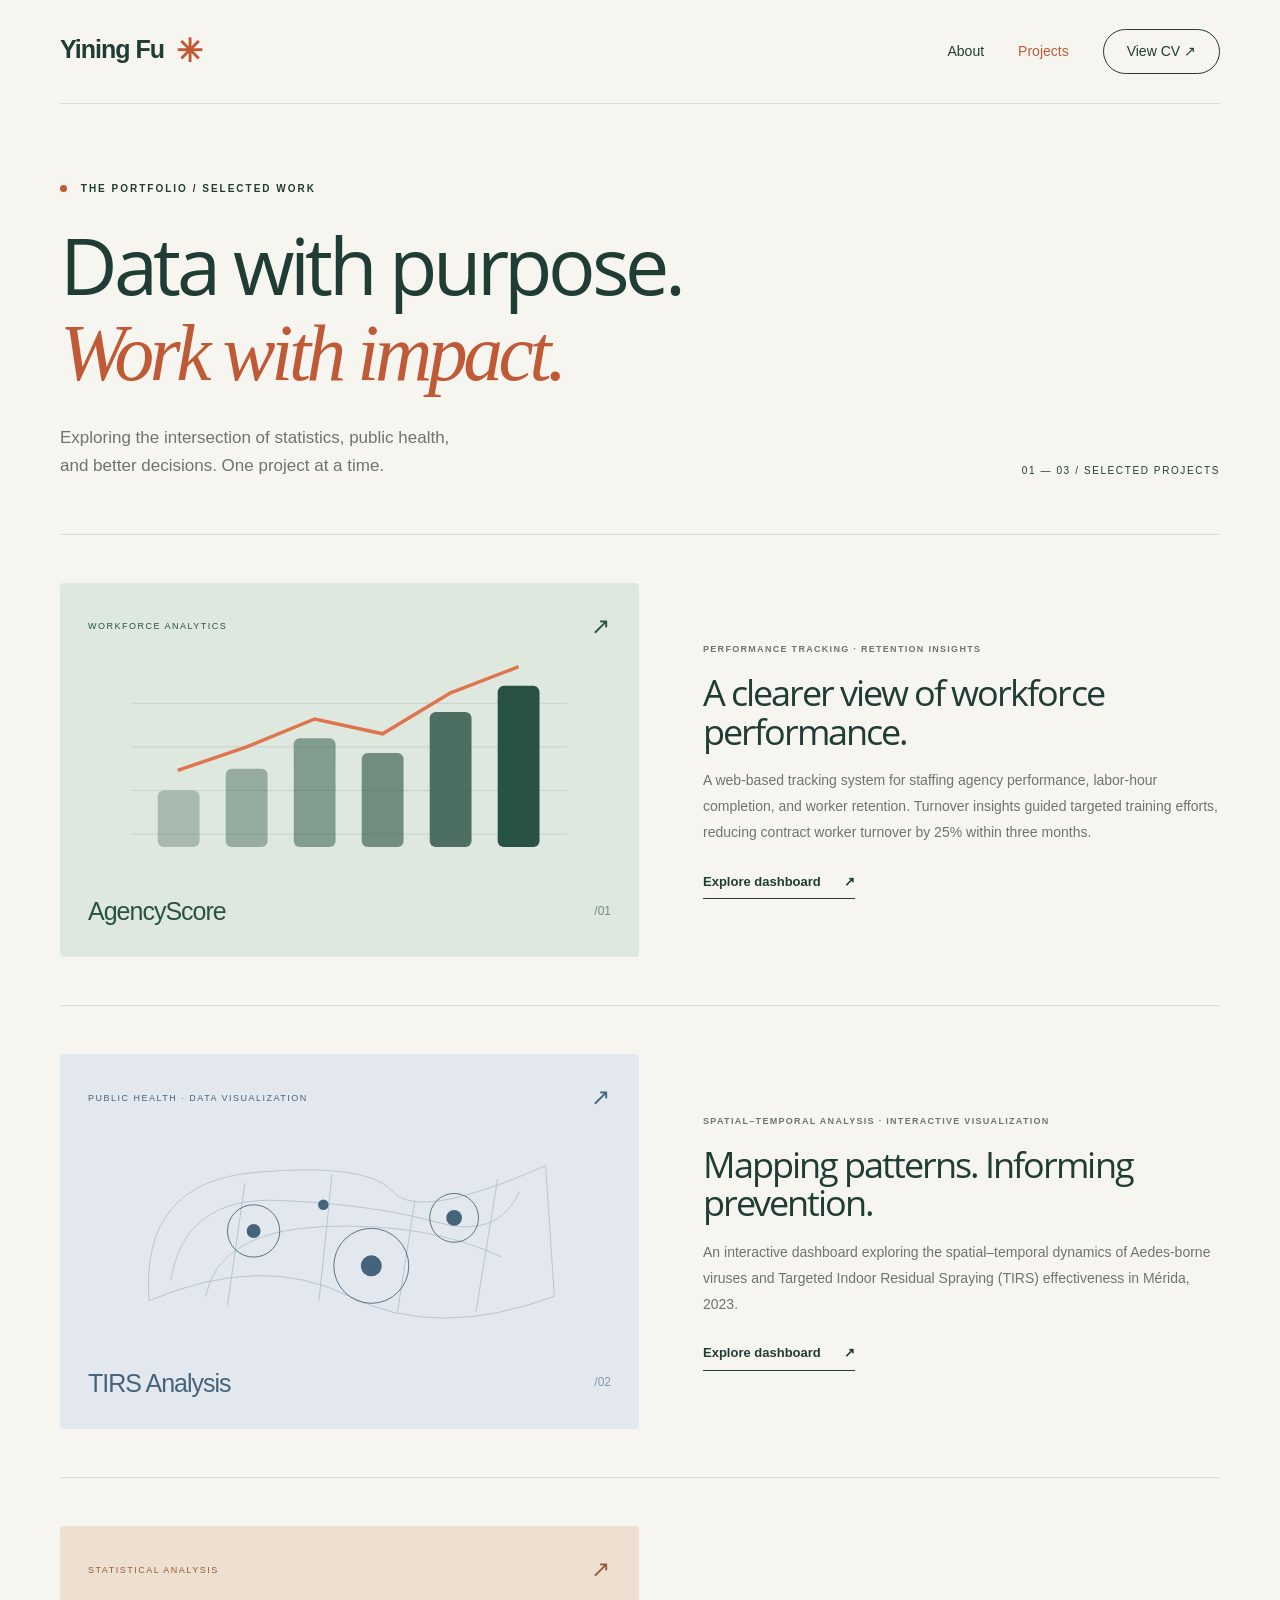
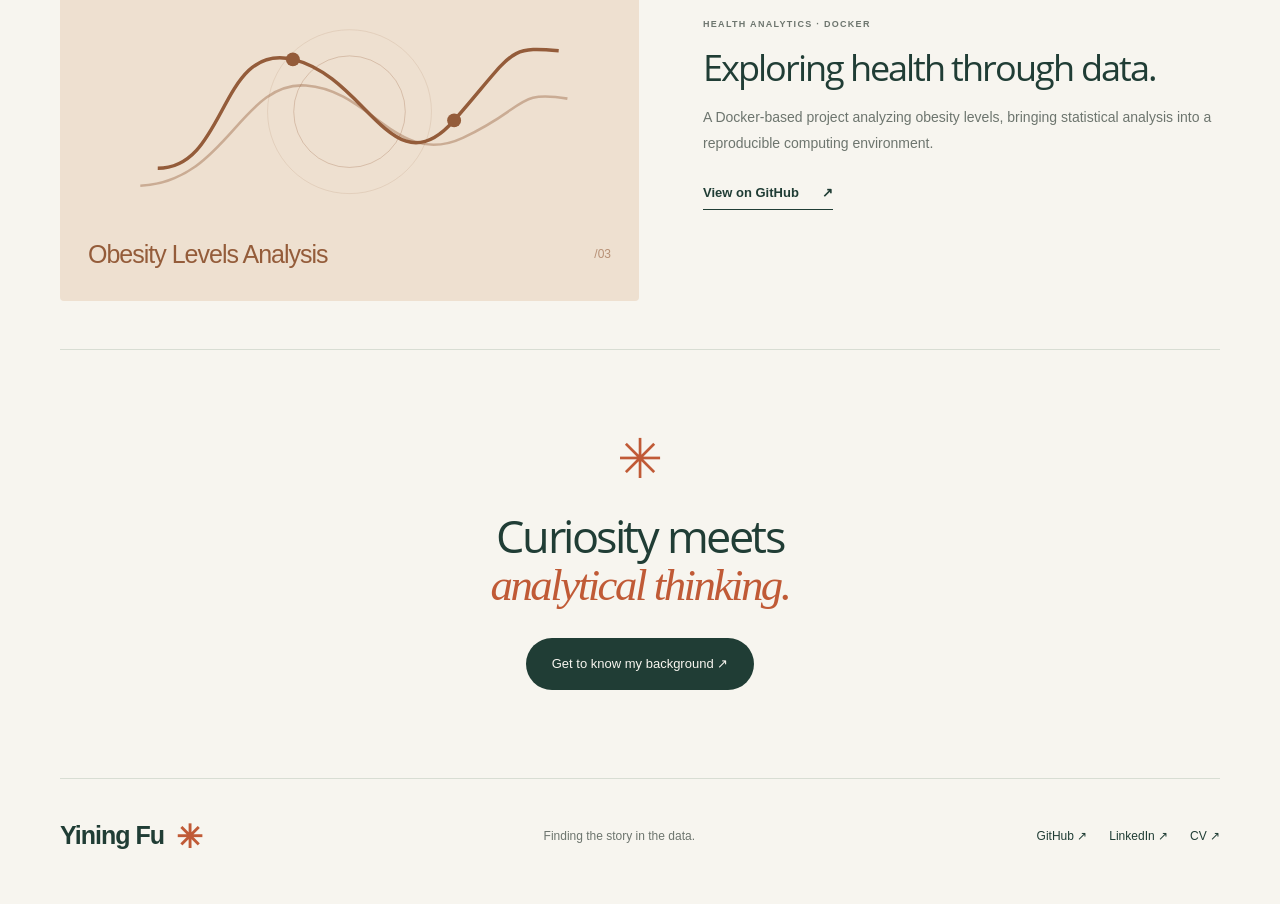
==== commit 2524da39: "commit8" ====
--- a/docs/projects.html
+++ b/docs/projects.html
@@ -11,7 +11,7 @@
 
 
 
-<title>Projects</title>
+<title>Selected Projects | Yining Fu</title>
 
 <script src="site_libs/header-attrs-2.29/header-attrs.js"></script>
 <script src="site_libs/jquery-3.6.0/jquery-3.6.0.min.js"></script>
@@ -286,55 +286,7 @@
   </div><!--/.container -->
 </div><!--/.navbar -->
 
-<div id="header">
-
-
-
-<h1 class="title toc-ignore">Projects</h1>
-
-</div>
-
-
-<div class="row">
-<div class="col-sm-6">
-<a href="https://github.com/yiningfu619/Final_project" class="project-link">
-<div class="panel panel-default">
-<div class="panel-heading">
-<h3 class="panel-title">
-Obesity Levels Analysis
-</h3>
-</div>
-<div class="panel-body">
-<p>
-A Docker-Based obesity levels analysis project.
-</p>
-</div>
-</div>
-<p></a></p>
-</div>
-<div class="col-sm-6">
-<a href="https://yiningfu619.github.io/tirsAnalysis/" class="project-link">
-<div class="panel panel-default">
-<div class="panel-heading">
-<h3 class="panel-title">
-TIRS Analysis
-</h3>
-</div>
-<div class="panel-body">
-<p>
-An interactive dashboard for Spatial–Temporal Dynamics of Aedes-Borne
-Viruses and Targeted Indoor Residual Spraying (TIRS) Effectiveness in
-Mérida, 2023.
-</p>
-</div>
-</div>
-<p></a></p>
-</div>
-</div>
-
-
-
-
+<nav class="portfolio-nav" aria-label="Main navigation"><a class="signature" href="index.html">Yining Fu<span>✳</span></a><div><a href="index.html">About</a><a href="projects.html" aria-current="page">Projects</a><a class="nav-cv" href="files/cv_full.pdf">View CV ↗</a></div></nav><main><header class="page-hero"><div class="eyebrow"><span class="tiny-dot"></span> THE PORTFOLIO / SELECTED WORK</div><h1>Data with purpose.<br><em>Work with impact.</em></h1><div class="hero-bottom"><p>Exploring the intersection of statistics, public health,<br class="desktop-break"> and better decisions. One project at a time.</p><span class="work-count">01 — 03 / SELECTED PROJECTS</span></div></header><section class="project-list" aria-label="Selected projects"><article class="project-card card-0"><a class="project-art" href="https://yiningfu619.github.io/AgencyScore/" aria-label="Explore dashboard: AgencyScore"><div class="art-top"><span>WORKFORCE ANALYTICS</span><span>↗</span></div><svg viewBox="0 0 600 270" aria-hidden="true"><g stroke="currentColor" opacity=".15"><path d="M50 60H550M50 110H550M50 160H550M50 210H550"/></g><g fill="currentColor"><rect x="80" y="160" width="48" height="65" rx="7" opacity=".3"/><rect x="158" y="135" width="48" height="90" rx="7" opacity=".4"/><rect x="236" y="100" width="48" height="125" rx="7" opacity=".5"/><rect x="314" y="117" width="48" height="108" rx="7" opacity=".6"/><rect x="392" y="70" width="48" height="155" rx="7" opacity=".8"/><rect x="470" y="40" width="48" height="185" rx="7"/></g><path d="M103 137L182 110L260 78L338 95L416 48L494 18" fill="none" stroke="#df754d" stroke-width="4"/></svg><div class="art-bottom"><strong>AgencyScore</strong><span>/01</span></div></a><div class="project-copy"><div class="eyebrow">Performance tracking · Retention insights</div><h2>A clearer view of workforce performance.</h2><p>A web-based tracking system for staffing agency performance, labor-hour completion, and worker retention. Turnover insights guided targeted training efforts, reducing contract worker turnover by 25% within three months.</p><a class="text-link" href="https://yiningfu619.github.io/AgencyScore/">Explore dashboard <span>↗</span></a></div></article><article class="project-card card-1"><a class="project-art" href="https://yiningfu619.github.io/tirsAnalysis/" aria-label="Explore dashboard: TIRS Analysis"><div class="art-top"><span>PUBLIC HEALTH · DATA VISUALIZATION</span><span>↗</span></div><svg viewBox="0 0 600 270" aria-hidden="true"><g fill="none" stroke="currentColor" opacity=".3"><path d="M70 205Q60 70 190 58T350 80T525 50L535 200Q400 250 300 200T70 205Z"/><path d="M95 182Q110 85 220 90T400 115T495 80M135 200Q150 125 270 120T475 155M180 70L160 210M280 60L265 205M375 90L355 218M470 65L445 218"/></g><g fill="currentColor"><circle cx="190" cy="125" r="8"/><circle cx="325" cy="165" r="12"/><circle cx="420" cy="110" r="9"/><circle cx="270" cy="95" r="6"/></g><g fill="none" stroke="currentColor"><circle cx="190" cy="125" r="30"/><circle cx="325" cy="165" r="43"/><circle cx="420" cy="110" r="28"/></g></svg><div class="art-bottom"><strong>TIRS Analysis</strong><span>/02</span></div></a><div class="project-copy"><div class="eyebrow">Spatial–temporal analysis · Interactive visualization</div><h2>Mapping patterns. Informing prevention.</h2><p>An interactive dashboard exploring the spatial–temporal dynamics of Aedes-borne viruses and Targeted Indoor Residual Spraying (TIRS) effectiveness in Mérida, 2023.</p><a class="text-link" href="https://yiningfu619.github.io/tirsAnalysis/">Explore dashboard <span>↗</span></a></div></article><article class="project-card card-2"><a class="project-art" href="https://github.com/yiningfu619/Final_project" aria-label="View on GitHub: Obesity Levels Analysis"><div class="art-top"><span>STATISTICAL ANALYSIS</span><span>↗</span></div><svg viewBox="0 0 600 270" aria-hidden="true"><g fill="none" stroke="currentColor"><circle cx="300" cy="135" r="94" opacity=".15"/><circle cx="300" cy="135" r="64" opacity=".3"/><path d="M80 200C160 200 150 55 235 75S350 225 420 145S480 60 540 65" stroke-width="4"/><path d="M60 220C160 215 175 100 250 105S355 200 430 165S490 110 550 120" opacity=".4" stroke-width="3"/></g><g fill="currentColor"><circle cx="235" cy="75" r="8"/><circle cx="420" cy="145" r="8"/></g></svg><div class="art-bottom"><strong>Obesity Levels Analysis</strong><span>/03</span></div></a><div class="project-copy"><div class="eyebrow">Health analytics · Docker</div><h2>Exploring health through data.</h2><p>A Docker-based project analyzing obesity levels, bringing statistical analysis into a reproducible computing environment.</p><a class="text-link" href="https://github.com/yiningfu619/Final_project">View on GitHub <span>↗</span></a></div></article></section><section class="closing"><span class="asterisk">✳</span><h2>Curiosity meets<br><em>analytical thinking.</em></h2><a class="button" href="files/cv_full.pdf">Get to know my background ↗</a></section></main><footer class="portfolio-footer"><a class="signature" href="index.html">Yining Fu<span>✳</span></a><p>Finding the story in the data.</p><div><a href="https://github.com/yiningfu619">GitHub ↗</a><a href="https://www.linkedin.com/in/yining-fu-abc2025/">LinkedIn ↗</a><a href="files/cv_full.pdf">CV ↗</a></div></footer>
 </div>
 
 <script>
--- a/docs/style.css
+++ b/docs/style.css
@@ -1,17 +1,2 @@
-@import url('https://fonts.googleapis.com/css2?family=Lato:ital,wght@0,100;0,300;0,400;0,700;0,900;1,100;1,300;1,400;1,700;1,900&family=Raleway:ital,wght@0,100..900;1,100..900&display=swap');
 
-body {
-    font-family: 'Lato';
-}
-
-/* Default link color */
-a {
-  color: #2C7BE5;  /* pick your favorite color for links */
-  text-decoration: none;
-}
-
-/* Hover state */
-a:hover {
-  color: #1A5BB8;  /* pick your favorite color for links when mouse hovers */
-  text-decoration: underline;
-}
+:root{--paper:#f7f5ef;--ink:#203d35;--muted:#6d756e;--line:#d8ddd3;--accent:#c05a36}*{box-sizing:border-box}html{scroll-behavior:smooth}body{margin:0;padding:0!important;background:var(--paper);color:var(--ink);font-family:"Avenir Next",Avenir,"Helvetica Neue",sans-serif;font-size:16px;line-height:1.65}a{color:inherit;text-decoration:none}a:hover{color:var(--accent);text-decoration:none}a:focus-visible{outline:3px solid var(--accent);outline-offset:6px}body>.container-fluid.main-container{max-width:none;padding:0}.navbar,#header{display:none!important}h1,h2,h3,p{margin-top:0}h1,h2{font-weight:500;letter-spacing:-.055em;line-height:1.07}h1{font-size:clamp(48px,6.2vw,88px)}h2{font-size:clamp(32px,3.5vw,48px)}em{font-family:Georgia,"Times New Roman",serif;font-weight:400;color:var(--accent)}.portfolio-nav,main,.portfolio-footer{width:min(1160px,calc(100% - 96px));margin:auto}.portfolio-nav{height:104px;display:flex;align-items:center;justify-content:space-between;border-bottom:1px solid var(--line)}.signature{font-size:25px;font-weight:650;letter-spacing:-1px}.signature span{color:var(--accent);display:inline-block;margin-left:12px;font-size:32px;vertical-align:middle}.portfolio-nav>div,.portfolio-footer>div{display:flex;gap:34px;align-items:center}.portfolio-nav>div>a{font-size:14px}.nav-cv{border:1px solid var(--ink);border-radius:30px;padding:10px 23px}.page-hero{padding:76px 0 54px}.eyebrow{font-size:10px;letter-spacing:2px;font-weight:650;line-height:1.8;text-transform:uppercase}.tiny-dot{display:inline-block;width:7px;height:7px;border-radius:50%;background:var(--accent);margin-right:9px}.page-hero h1{margin:24px 0 28px}.hero-bottom{display:flex;justify-content:space-between;align-items:end}.hero-bottom p{color:var(--muted);font-size:17px;margin:0}.work-count{font-size:10px;letter-spacing:1.6px}.project-list{border-top:1px solid var(--line)}.project-card{display:grid;grid-template-columns:1.12fr 1fr;gap:64px;padding:48px 0;border-bottom:1px solid var(--line);align-items:center}.project-art{display:flex;flex-direction:column;justify-content:space-between;background:#dfe8de;color:#285244;border-radius:4px;padding:25px 28px;min-width:0;overflow:hidden;transition:transform .3s,box-shadow .3s}.project-art:hover{color:#285244;transform:translateY(-5px);box-shadow:0 18px 35px #203d3514}.card-1 .project-art{background:#e2e8ee;color:#45647b}.card-2 .project-art{background:#eee0d0;color:#945c3a}.art-top,.art-bottom{display:flex;justify-content:space-between;align-items:center}.art-top{font-size:9px;letter-spacing:1.5px}.art-top>span:last-child{font-size:23px}.art-bottom strong{font-size:25px;letter-spacing:-1px;font-weight:500}.art-bottom>span{font-size:12px;opacity:.6}.project-art svg{width:100%;height:auto;display:block;margin:5px 0}.project-copy .eyebrow{font-size:9px;letter-spacing:1.3px;color:var(--muted)}.project-copy h2{font-size:36px;margin:17px 0}.project-copy p{font-size:14px;line-height:1.85;color:var(--muted);margin-bottom:22px}.text-link{font-size:13px;font-weight:600;border-bottom:1px solid var(--ink);padding-bottom:6px;display:inline-block}.text-link span{margin-left:20px}.closing{text-align:center;padding:76px 0 88px}.asterisk{font-size:55px;color:var(--accent);display:block;line-height:1.2;margin-bottom:20px}.closing h2{margin-bottom:28px}.button{display:inline-block;background:var(--ink);color:var(--paper);padding:15px 26px;border-radius:30px;font-size:13px;transition:background .2s,transform .2s}.button:hover{background:var(--accent);color:white;transform:translateY(-2px)}.portfolio-footer{border-top:1px solid var(--line);padding:32px 0 40px;display:flex;align-items:center;justify-content:space-between}.portfolio-footer p{font-size:12px;color:var(--muted);margin:0}.portfolio-footer>div{gap:22px;font-size:12px}.home-hero{padding:80px 0 85px;display:grid;grid-template-columns:1.45fr 1fr;gap:70px;align-items:center}.home-hero h1{font-size:clamp(45px,5vw,69px);margin:26px 0}.intro{color:var(--muted);max-width:465px;font-size:17px}.hero-actions{display:flex;gap:27px;align-items:center;margin:30px 0 36px}.name-note{font-size:12px}.name-note span{display:block;color:var(--muted);font-size:10px;letter-spacing:1px;margin-top:4px}.portrait-wrap{position:relative;padding:20px 20px 50px}.portrait{width:100%;height:410px;object-fit:cover;object-position:center;border-radius:180px 180px 6px 6px;position:relative}.portrait-orbit{position:absolute;inset:0 0 30px;border:1px solid #bec9b9;border-radius:180px 180px 6px 6px;transform:rotate(7deg)}.portrait-star{position:absolute;top:-15px;right:-9px;color:var(--accent);font-size:95px;line-height:1}.portrait-caption{position:absolute;bottom:19px;left:-15px;background:#e9e8dc;padding:17px 24px;font:italic 19px/1.4 Georgia,serif;transform:rotate(-5deg)}.about-section,.toolkit{border-top:1px solid var(--line);padding:65px 0;display:grid;grid-template-columns:1fr 1.65fr;gap:70px}.about-section h2{margin-bottom:27px}.about-section p,.toolkit p{font-size:15px;color:var(--muted)}.education{display:grid;grid-template-columns:1fr 1fr;gap:25px;margin-top:32px}.education span{display:block;font-size:9px;letter-spacing:1.5px;color:var(--muted);margin-bottom:12px}.education strong{display:block;font-size:17px;font-weight:500}.education p{font-size:12px;margin-top:5px}.toolkit h2{margin:20px 0 0;font-size:38px}.skill-tags{display:flex;gap:10px;flex-wrap:wrap;margin-bottom:24px}.skill-tags span{border:1px solid #c8d0c4;padding:9px 20px;border-radius:30px;font-size:14px}.home-work{padding:30px 0 80px}.section-heading{display:flex;justify-content:space-between;align-items:center}.section-heading h2{margin:16px 0 0}.home-work .project-card{border-bottom:0}.portfolio-nav a[aria-current=page]{color:var(--accent)}@media(min-width:1500px){.page-hero{padding-top:95px}}@media(max-width:800px){.portfolio-nav,main,.portfolio-footer{width:calc(100% - 40px)}.portfolio-nav{height:82px}.portfolio-nav>div{gap:18px}.signature{font-size:21px}.nav-cv{padding:7px 12px}.page-hero{padding:50px 0 32px}.hero-bottom{display:block}.work-count{display:block;margin-top:24px}.project-card{grid-template-columns:1fr;gap:28px;padding:32px 0}.project-copy h2{font-size:32px}.project-art{padding:20px}.portfolio-footer{flex-wrap:wrap;gap:20px}.portfolio-footer p{display:none}.home-hero{grid-template-columns:1fr;padding:48px 0;gap:35px}.portrait-wrap{max-width:390px;width:100%;margin:auto}.home-hero h1{font-size:clamp(43px,8vw,65px)}.about-section,.toolkit{grid-template-columns:1fr;gap:22px;padding:40px 0}.section-heading{display:block}.section-heading>.text-link{margin-top:20px}.closing{padding:48px 0}.desktop-break{display:none}}@media(prefers-reduced-motion:reduce){html{scroll-behavior:auto}*{transition:none!important}}
